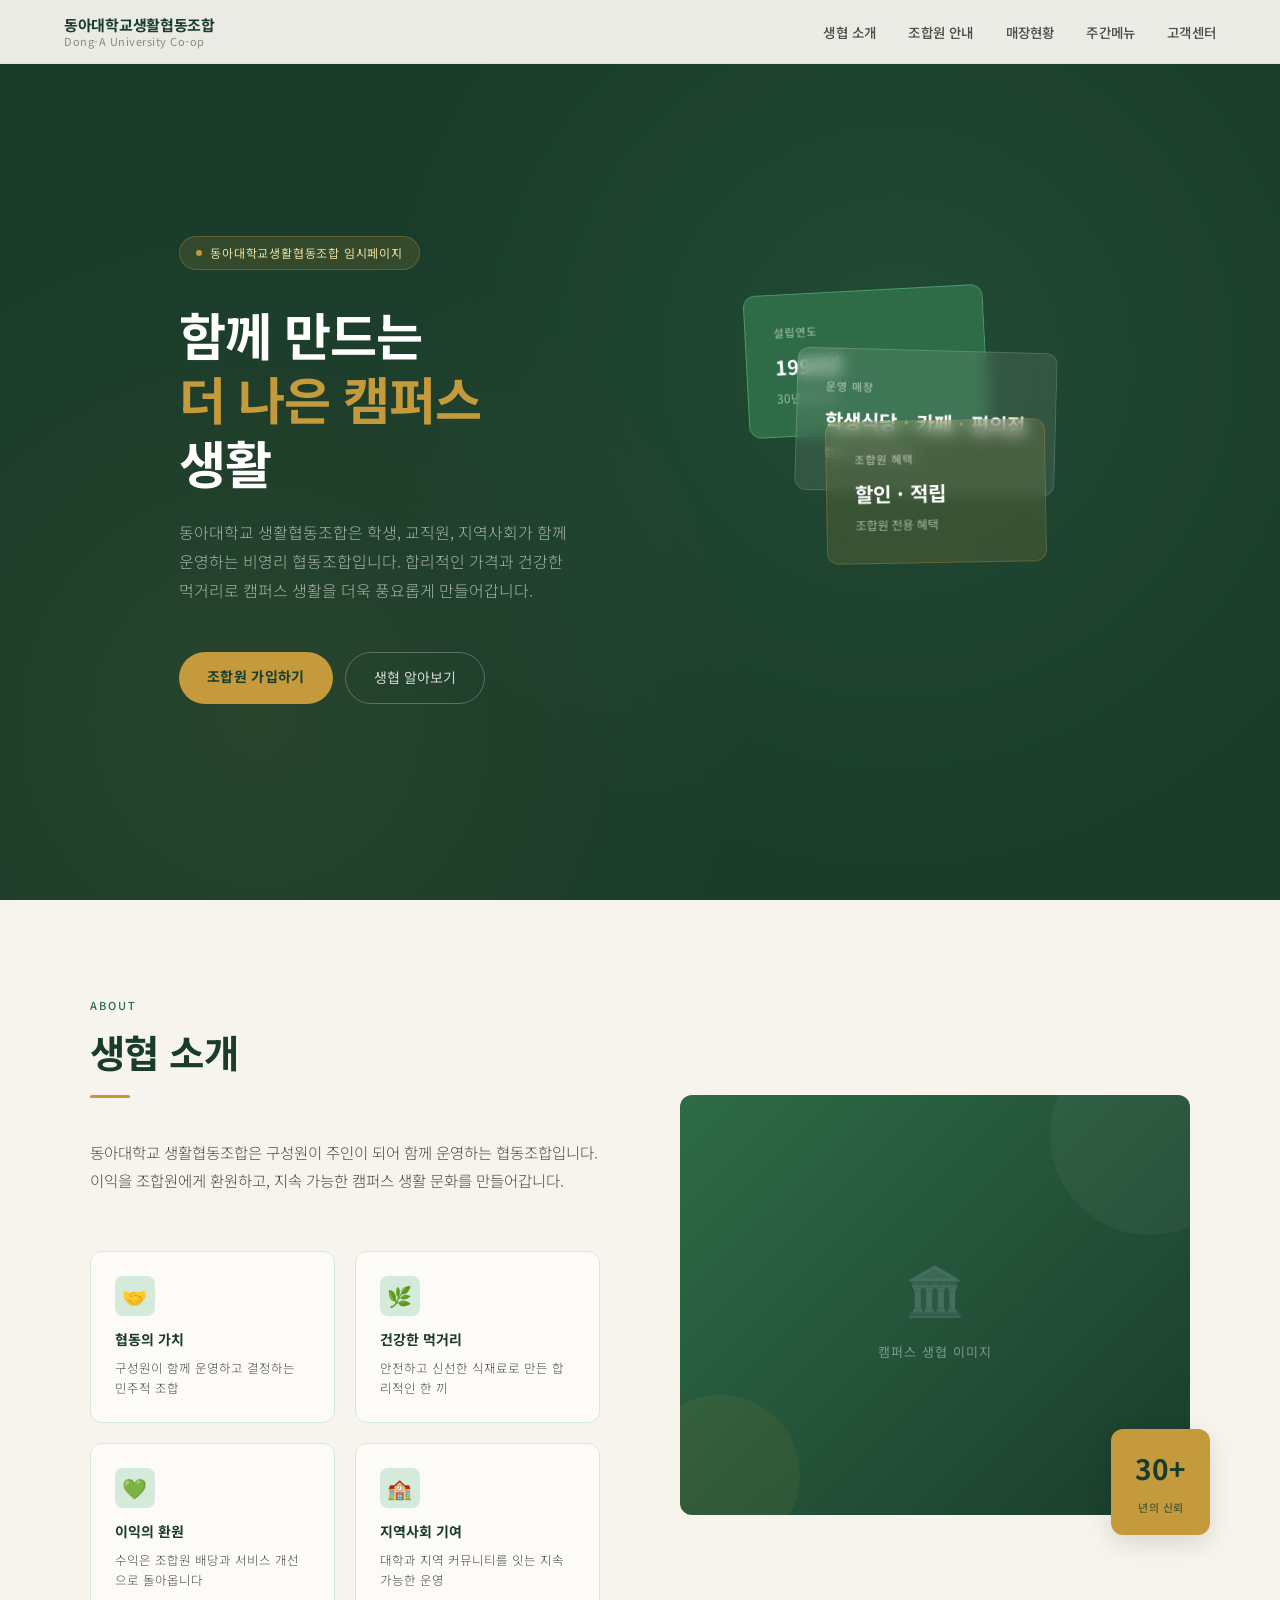
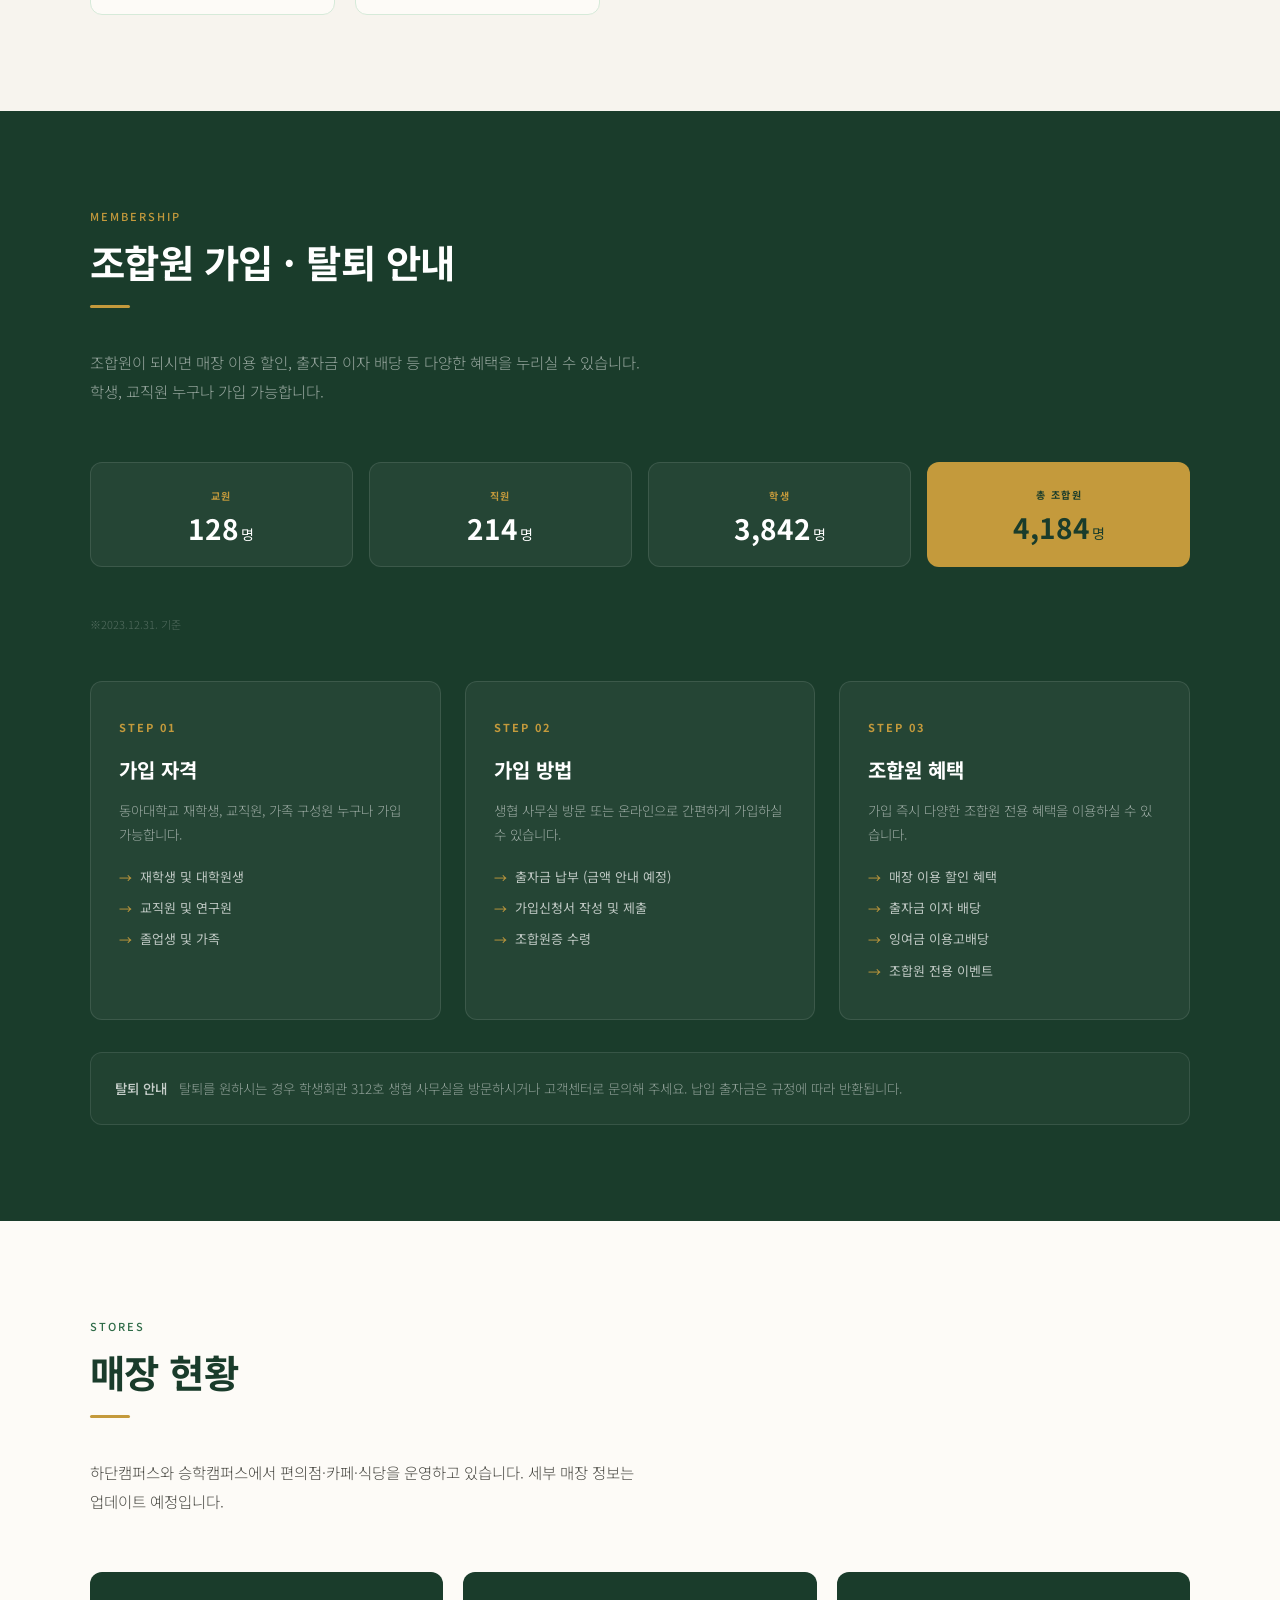
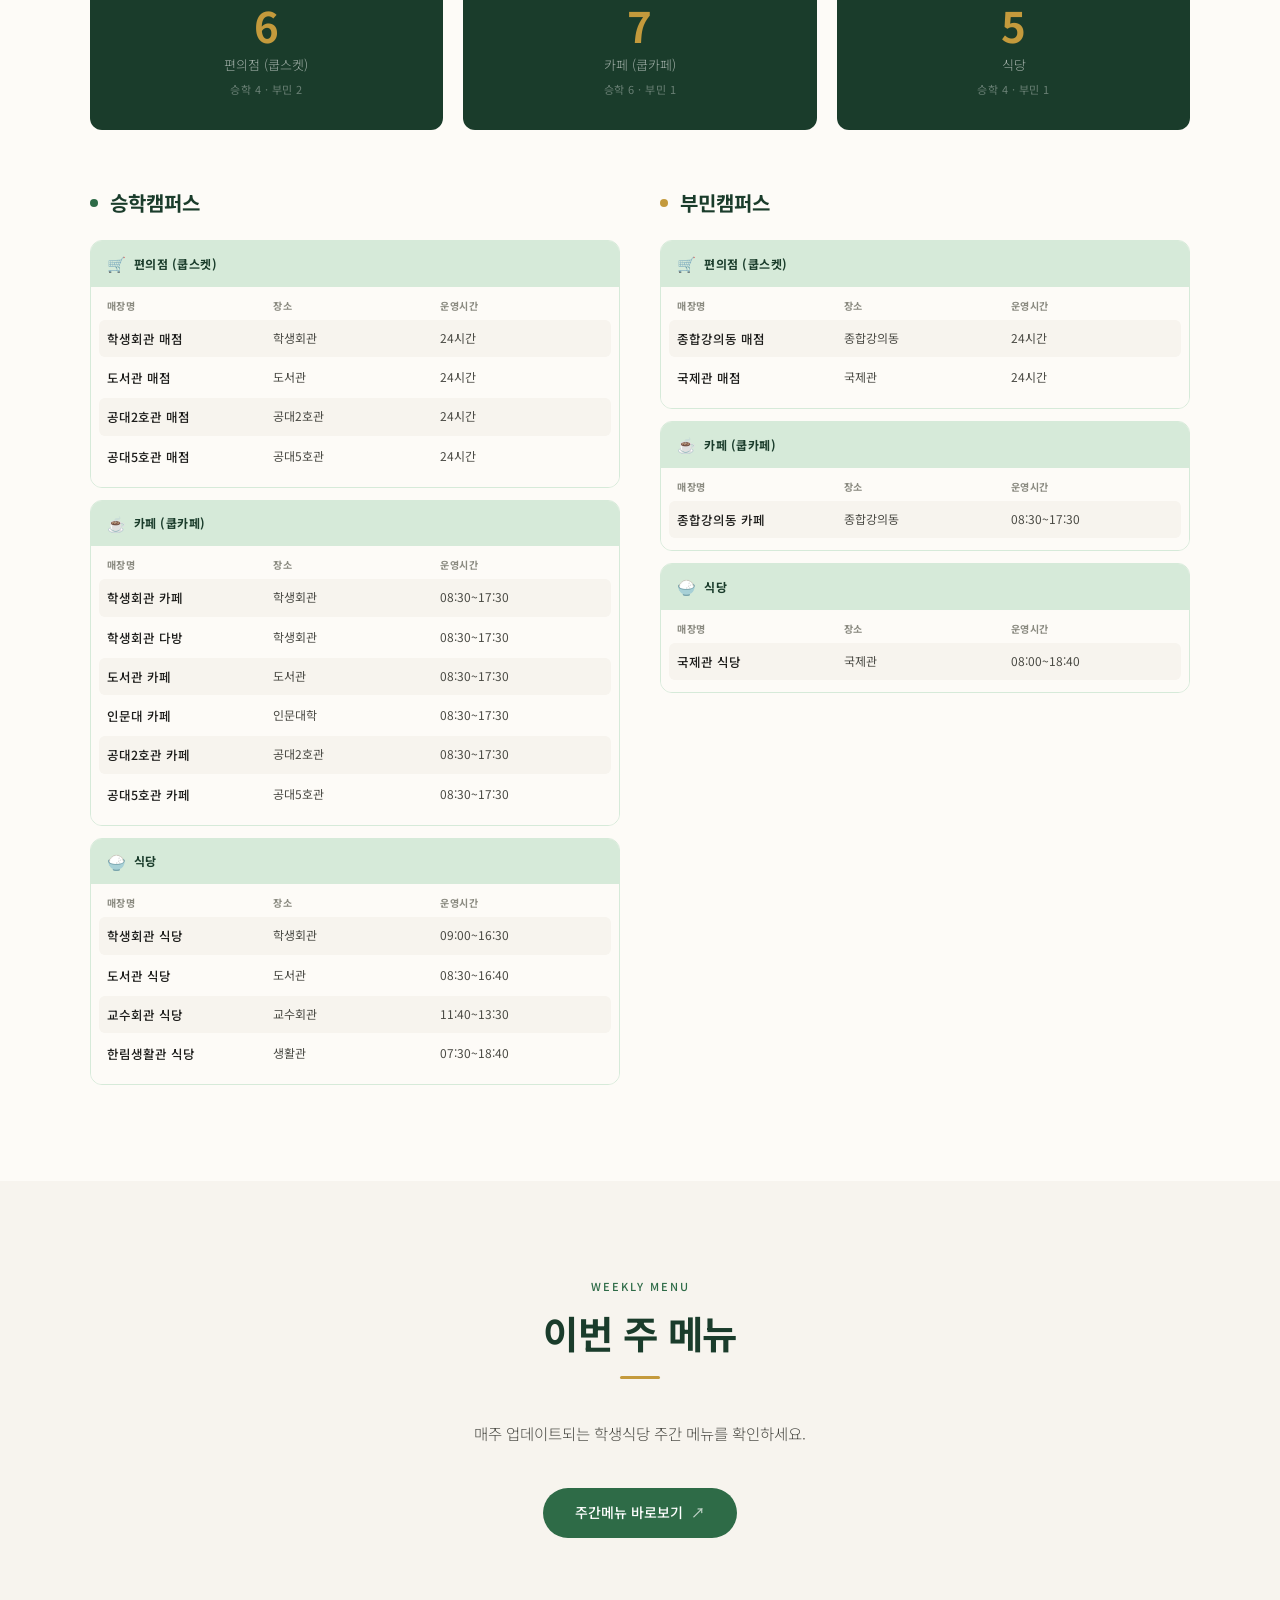
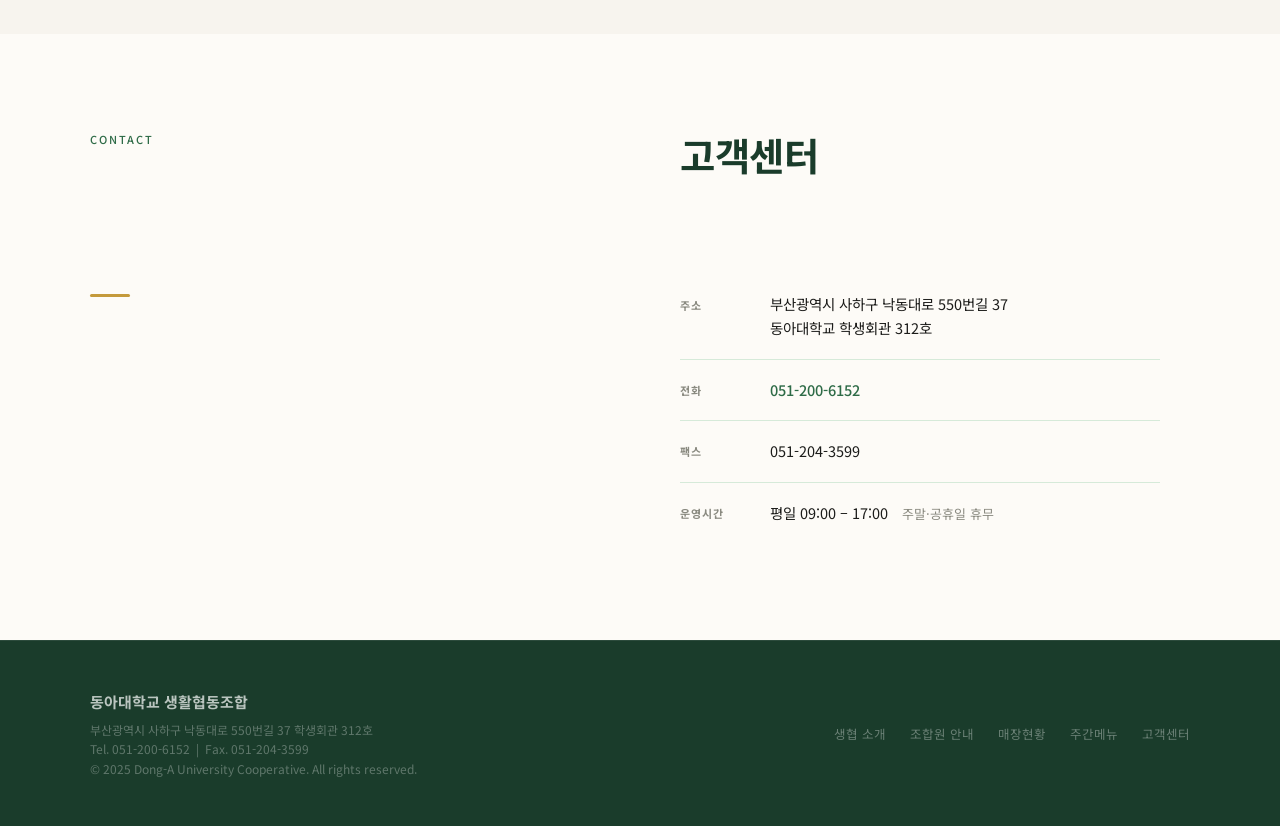
==== donga/index.html @ ad5da9af "동아대 랜딩페이지 임시" ====
<!DOCTYPE html>

<html lang="ko">
<head>
<meta charset="utf-8"/>
<meta content="width=device-width, initial-scale=1.0" name="viewport"/>
<title>동아대학교생활협동조합</title>
<link href="https://fonts.googleapis.com" rel="preconnect"/>
<link href="https://fonts.googleapis.com/css2?family=Noto+Sans+KR:wght@300;400;500;700&amp;display=swap" rel="stylesheet"/><link href="style.css" rel="stylesheet"/>

</head>
<body>
<!-- NAV -->
<nav>
<div class="nav-logo">
    동아대학교생활협동조합
    <span>Dong-A University Co-op</span>
</div>
<ul class="nav-links">
<li><a href="#intro">생협 소개</a></li>
<li><a href="#membership">조합원 안내</a></li>
<li><a href="#stores">매장현황</a></li>
<li><a href="#menu">주간메뉴</a></li>
<li><a href="#contact">고객센터</a></li>
</ul>
</nav>
<!-- HERO -->
<section class="hero">
<div class="hero-bg-pattern"></div>
<div class="hero-left">
<div class="hero-badge">동아대학교생활협동조합 임시페이지</div>
<h1 class="hero-title">
      함께 만드는<br/>
<em>더 나은 캠퍼스</em><br/>
      생활
    </h1>
<p class="hero-desc">
      동아대학교 생활협동조합은 학생, 교직원, 지역사회가 함께 운영하는 비영리 협동조합입니다. 합리적인 가격과 건강한 먹거리로 캠퍼스 생활을 더욱 풍요롭게 만들어갑니다.
    </p>
<div class="hero-cta-group">
<a class="btn-primary" href="#membership">조합원 가입하기</a>
<a class="btn-outline" href="#intro">생협 알아보기</a>
</div>
</div>
<div class="hero-right">
<div class="hero-card-stack">
<div class="hero-card">
<div class="hero-card-label">설립연도</div>
<div class="hero-card-value">1995년</div>
<div class="hero-card-sub">30년의 역사</div>
</div>
<div class="hero-card">
<div class="hero-card-label">운영 매장</div>
<div class="hero-card-value">학생식당 · 카페 · 편의점</div>
<div class="hero-card-sub">캠퍼스 전역 서비스</div>
</div>
<div class="hero-card">
<div class="hero-card-label">조합원 혜택</div>
<div class="hero-card-value">할인 · 적립</div>
<div class="hero-card-sub">조합원 전용 혜택</div>
</div>
</div>
</div>
</section>
<!-- INTRO -->
<section id="intro">
<div>
<p class="section-label">About</p>
<h2 class="section-title">생협 소개</h2>
<div class="divider"></div>
<p class="section-desc">
      동아대학교 생활협동조합은 구성원이 주인이 되어 함께 운영하는 협동조합입니다. 이익을 조합원에게 환원하고, 지속 가능한 캠퍼스 생활 문화를 만들어갑니다.
    </p>
<div class="intro-values">
<div class="value-card">
<div class="value-icon">🤝</div>
<div class="value-title">협동의 가치</div>
<div class="value-desc">구성원이 함께 운영하고 결정하는 민주적 조합</div>
</div>
<div class="value-card">
<div class="value-icon">🌿</div>
<div class="value-title">건강한 먹거리</div>
<div class="value-desc">안전하고 신선한 식재료로 만든 합리적인 한 끼</div>
</div>
<div class="value-card">
<div class="value-icon">💚</div>
<div class="value-title">이익의 환원</div>
<div class="value-desc">수익은 조합원 배당과 서비스 개선으로 돌아옵니다</div>
</div>
<div class="value-card">
<div class="value-icon">🏫</div>
<div class="value-title">지역사회 기여</div>
<div class="value-desc">대학과 지역 커뮤니티를 잇는 지속가능한 운영</div>
</div>
</div>
</div>
<div class="intro-image-block">
<div class="intro-img-placeholder">
<div class="img-icon">🏛️</div>
<span>캠퍼스 생협 이미지</span>
</div>
<div class="intro-stat-pill">
<span class="stat-num">30+</span>
<span class="stat-label">년의 신뢰</span>
</div>
</div>
</section>
<!-- MEMBERSHIP -->
<section id="membership">
<p class="section-label">Membership</p>
<h2 class="section-title">조합원 가입 · 탈퇴 안내</h2>
<div class="divider u-style-001"></div>
<p class="section-desc u-style-002">
    조합원이 되시면 매장 이용 할인, 출자금 이자 배당 등 다양한 혜택을 누리실 수 있습니다. 학생, 교직원 누구나 가입 가능합니다.
  </p>
<!-- 조합원 현황 통계 -->
<div class="u-style-003">
<div class="u-style-004">
<div class="u-style-005">교원</div>
<div class="u-style-006">128<span class="u-style-007">명</span></div>
</div>
<div class="u-style-004">
<div class="u-style-005">직원</div>
<div class="u-style-006">214<span class="u-style-007">명</span></div>
</div>
<div class="u-style-004">
<div class="u-style-005">학생</div>
<div class="u-style-006">3,842<span class="u-style-007">명</span></div>
</div>
<div class="u-style-008">
<div class="u-style-009">총 조합원</div>
<div class="u-style-010">4,184<span class="u-style-007">명</span></div>
</div>
</div>
<p class="u-style-011">※2023.12.31. 기준</p>
<div class="membership-grid">
<div class="mem-card">
<div class="mem-step">STEP 01</div>
<div class="mem-title">가입 자격</div>
<div class="mem-desc">동아대학교 재학생, 교직원, 가족 구성원 누구나 가입 가능합니다.</div>
<ul class="mem-list">
<li>재학생 및 대학원생</li>
<li>교직원 및 연구원</li>
<li>졸업생 및 가족</li>
</ul>
</div>
<div class="mem-card">
<div class="mem-step">STEP 02</div>
<div class="mem-title">가입 방법</div>
<div class="mem-desc">생협 사무실 방문 또는 온라인으로 간편하게 가입하실 수 있습니다.</div>
<ul class="mem-list">
<li>출자금 납부 (금액 안내 예정)</li>
<li>가입신청서 작성 및 제출</li>
<li>조합원증 수령</li>
</ul>
</div>
<div class="mem-card">
<div class="mem-step">STEP 03</div>
<div class="mem-title">조합원 혜택</div>
<div class="mem-desc">가입 즉시 다양한 조합원 전용 혜택을 이용하실 수 있습니다.</div>
<ul class="mem-list">
<li>매장 이용 할인 혜택</li>
<li>출자금 이자 배당</li>
<li>잉여금 이용고배당</li>
<li>조합원 전용 이벤트</li>
</ul>
</div>
</div>
<div class="u-style-012">
<p class="u-style-013">
<strong class="u-style-014">탈퇴 안내</strong>  
      탈퇴를 원하시는 경우 학생회관 312호 생협 사무실을 방문하시거나 고객센터로 문의해 주세요. 납입 출자금은 규정에 따라 반환됩니다.
    </p>
</div>
</section>
<!-- STORES -->
<section id="stores">
<p class="section-label">Stores</p>
<h2 class="section-title">매장 현황</h2>
<div class="divider"></div>
<p class="section-desc">하단캠퍼스와 승학캠퍼스에서 편의점·카페·식당을 운영하고 있습니다. 세부 매장 정보는 업데이트 예정입니다.</p>
<!-- 요약 통계 -->
<div class="u-style-015">
<div class="u-style-016">
<div class="u-style-017">6</div>
<div class="u-style-018">편의점 (쿱스켓)</div>
<div class="u-style-019">승학 4 · 부민 2</div>
</div>
<div class="u-style-016">
<div class="u-style-017">7</div>
<div class="u-style-018">카페 (쿱카페)</div>
<div class="u-style-019">승학 6 · 부민 1</div>
</div>
<div class="u-style-016">
<div class="u-style-017">5</div>
<div class="u-style-018">식당</div>
<div class="u-style-019">승학 4 · 부민 1</div>
</div>
</div>
<!-- 캠퍼스별 레이아웃 -->
<div class="stores-campus-grid u-style-020">
<!-- 승학캠퍼스 -->
<div>
<div class="u-style-021">
<div class="u-style-022"></div>
<h3 class="u-style-023">승학캠퍼스</h3>
</div>
<div class="u-style-024">
<!-- 편의점 -->
<div class="u-style-025">
<div class="u-style-026">
<span class="u-style-027">🛒</span>
<span class="u-style-028">편의점 (쿱스켓)</span>
</div>
<div class="u-style-029">
<div class="u-style-030">
<span class="u-style-031">매장명</span>
<span class="u-style-031">장소</span>
<span class="u-style-031">운영시간</span>
</div>
<div class="u-style-032">
<div class="u-style-033">
<span class="u-style-034">학생회관 매점</span>
<span class="u-style-035">학생회관</span>
<span class="u-style-035">24시간</span>
</div>
<div class="u-style-036">
<span class="u-style-034">도서관 매점</span>
<span class="u-style-035">도서관</span>
<span class="u-style-035">24시간</span>
</div>
<div class="u-style-033">
<span class="u-style-034">공대2호관 매점</span>
<span class="u-style-035">공대2호관</span>
<span class="u-style-035">24시간</span>
</div>
<div class="u-style-036">
<span class="u-style-034">공대5호관 매점</span>
<span class="u-style-035">공대5호관</span>
<span class="u-style-035">24시간</span>
</div>
</div>
</div>
</div>
<!-- 카페 -->
<div class="u-style-025">
<div class="u-style-026">
<span class="u-style-027">☕</span>
<span class="u-style-028">카페 (쿱카페)</span>
</div>
<div class="u-style-029">
<div class="u-style-030">
<span class="u-style-031">매장명</span>
<span class="u-style-031">장소</span>
<span class="u-style-031">운영시간</span>
</div>
<div class="u-style-032">
<div class="u-style-033">
<span class="u-style-034">학생회관 카페</span>
<span class="u-style-035">학생회관</span>
<span class="u-style-035">08:30~17:30</span>
</div>
<div class="u-style-036">
<span class="u-style-034">학생회관 다방</span>
<span class="u-style-035">학생회관</span>
<span class="u-style-035">08:30~17:30</span>
</div>
<div class="u-style-033">
<span class="u-style-034">도서관 카페</span>
<span class="u-style-035">도서관</span>
<span class="u-style-035">08:30~17:30</span>
</div>
<div class="u-style-036">
<span class="u-style-034">인문대 카페</span>
<span class="u-style-035">인문대학</span>
<span class="u-style-035">08:30~17:30</span>
</div>
<div class="u-style-033">
<span class="u-style-034">공대2호관 카페</span>
<span class="u-style-035">공대2호관</span>
<span class="u-style-035">08:30~17:30</span>
</div>
<div class="u-style-036">
<span class="u-style-034">공대5호관 카페</span>
<span class="u-style-035">공대5호관</span>
<span class="u-style-035">08:30~17:30</span>
</div>
</div>
</div>
</div>
<!-- 식당 -->
<div class="u-style-025">
<div class="u-style-026">
<span class="u-style-027">🍚</span>
<span class="u-style-028">식당</span>
</div>
<div class="u-style-029">
<div class="u-style-030">
<span class="u-style-031">매장명</span>
<span class="u-style-031">장소</span>
<span class="u-style-031">운영시간</span>
</div>
<div class="u-style-032">
<div class="u-style-033">
<span class="u-style-034">학생회관 식당</span>
<span class="u-style-035">학생회관</span>
<span class="u-style-035">09:00~16:30</span>
</div>
<div class="u-style-036">
<span class="u-style-034">도서관 식당</span>
<span class="u-style-035">도서관</span>
<span class="u-style-035">08:30~16:40</span>
</div>
<div class="u-style-033">
<span class="u-style-034">교수회관 식당</span>
<span class="u-style-035">교수회관</span>
<span class="u-style-035">11:40~13:30</span>
</div>
<div class="u-style-036">
<span class="u-style-034">한림생활관 식당</span>
<span class="u-style-035">생활관</span>
<span class="u-style-035">07:30~18:40</span>
</div>
</div>
</div>
</div>
</div>
</div>
<!-- 부민캠퍼스 -->
<div>
<div class="u-style-021">
<div class="u-style-037"></div>
<h3 class="u-style-023">부민캠퍼스</h3>
</div>
<div class="u-style-024">
<!-- 편의점 -->
<div class="u-style-025">
<div class="u-style-026">
<span class="u-style-027">🛒</span>
<span class="u-style-028">편의점 (쿱스켓)</span>
</div>
<div class="u-style-029">
<div class="u-style-030">
<span class="u-style-031">매장명</span>
<span class="u-style-031">장소</span>
<span class="u-style-031">운영시간</span>
</div>
<div class="u-style-032">
<div class="u-style-033">
<span class="u-style-034">종합강의동 매점</span>
<span class="u-style-035">종합강의동</span>
<span class="u-style-035">24시간</span>
</div>
<div class="u-style-036">
<span class="u-style-034">국제관 매점</span>
<span class="u-style-035">국제관</span>
<span class="u-style-035">24시간</span>
</div>
</div>
</div>
</div>
<!-- 카페 -->
<div class="u-style-025">
<div class="u-style-026">
<span class="u-style-027">☕</span>
<span class="u-style-028">카페 (쿱카페)</span>
</div>
<div class="u-style-029">
<div class="u-style-030">
<span class="u-style-031">매장명</span>
<span class="u-style-031">장소</span>
<span class="u-style-031">운영시간</span>
</div>
<div class="u-style-032">
<div class="u-style-033">
<span class="u-style-034">종합강의동 카페</span>
<span class="u-style-035">종합강의동</span>
<span class="u-style-035">08:30~17:30</span>
</div>
</div>
</div>
</div>
<!-- 식당 -->
<div class="u-style-025">
<div class="u-style-026">
<span class="u-style-027">🍚</span>
<span class="u-style-028">식당</span>
</div>
<div class="u-style-029">
<div class="u-style-030">
<span class="u-style-031">매장명</span>
<span class="u-style-031">장소</span>
<span class="u-style-031">운영시간</span>
</div>
<div class="u-style-032">
<div class="u-style-033">
<span class="u-style-034">국제관 식당</span>
<span class="u-style-035">국제관</span>
<span class="u-style-035">08:00~18:40</span>
</div>
</div>
</div>
</div>
</div>
</div>
</div>
</section>
<!-- MENU -->
<section class="u-style-038" id="menu">
<p class="section-label u-style-039">Weekly Menu</p>
<h2 class="section-title u-style-039">이번 주 메뉴</h2>
<div class="divider u-style-040"></div>
<p class="section-desc u-style-041">매주 업데이트되는 학생식당 주간 메뉴를 확인하세요.</p>
<a class="btn-green u-style-042" href="https://www.donga.ac.kr/kor/CMS/DietMenuMgr/list.do?mCode=MN199">
    주간메뉴 바로보기
    <span class="external-icon">↗</span>
</a>
</section>
<!-- CONTACT -->
<section class="u-style-043" id="contact">
<p class="section-label">Contact</p>
<h2 class="section-title">고객센터</h2>
<div class="divider"></div>
<div class="u-style-044">
<div class="u-style-045">
<span class="u-style-046">주소</span>
<span class="u-style-047">부산광역시 사하구 낙동대로 550번길 37<br/>동아대학교 학생회관 312호</span>
</div>
<div class="u-style-048">
<span class="u-style-046">전화</span>
<a class="u-style-049" href="tel:051-200-6152">051-200-6152</a>
</div>
<div class="u-style-048">
<span class="u-style-046">팩스</span>
<span class="u-style-050">051-204-3599</span>
</div>
<div class="u-style-051">
<span class="u-style-046">운영시간</span>
<span class="u-style-050">평일 09:00 – 17:00 <span class="u-style-052">주말·공휴일 휴무</span></span>
</div>
</div>
</section>
<!-- FOOTER -->
<footer>
<div>
<div class="footer-logo">동아대학교 생활협동조합</div>
<div class="footer-copy">
      부산광역시 사하구 낙동대로 550번길 37 학생회관 312호<br/>
      Tel. 051-200-6152  |  Fax. 051-204-3599<br/>
      © 2025 Dong-A University Cooperative. All rights reserved.
    </div>
</div>
<div class="footer-links">
<a href="#intro">생협 소개</a>
<a href="#membership">조합원 안내</a>
<a href="#stores">매장현황</a>
<a href="#menu">주간메뉴</a>
<a href="#contact">고객센터</a>
</div>
</footer>
</body>
</html>
---- donga/style.css ----
*, *::before, *::after { box-sizing: border-box; margin: 0; padding: 0; }

  :root {
    --green-dark: #1a3c2b;
    --green-mid: #2e6b47;
    --green-light: #4a9c6a;
    --green-pale: #d6ead9;
    --cream: #f7f4ee;
    --warm-white: #fdfbf7;
    --text-dark: #1c1c1a;
    --text-mid: #4a4a44;
    --text-light: #8a8a80;
    --gold: #c49a3c;
    --gold-light: #f0dfa0;
    --radius: 4px;
    --radius-lg: 12px;
  }

  html { scroll-behavior: smooth; }

  body {
    font-family: 'Noto Sans KR', sans-serif;
    background: var(--warm-white);
    color: var(--text-dark);
    line-height: 1.7;
    overflow-x: hidden;
  }

  /* NAV */
  nav {
    position: fixed;
    top: 0; left: 0; right: 0;
    z-index: 100;
    background: rgba(253, 251, 247, 0.92);
    backdrop-filter: blur(12px);
    border-bottom: 1px solid var(--green-pale);
    padding: 0 5vw;
    display: flex;
    align-items: center;
    justify-content: space-between;
    height: 64px;
  }

  .nav-logo {
    font-family: 'Noto Sans KR', sans-serif;
    font-size: 15px;
    font-weight: 700;
    color: var(--green-dark);
    letter-spacing: -0.3px;
    line-height: 1.3;
  }

  .nav-logo span {
    display: block;
    font-size: 11px;
    font-weight: 400;
    color: var(--text-light);
    letter-spacing: 0.5px;
  }

  .nav-links {
    display: flex;
    gap: 32px;
    list-style: none;
  }

  .nav-links a {
    font-size: 13.5px;
    font-weight: 500;
    color: var(--text-mid);
    text-decoration: none;
    letter-spacing: 0.2px;
    transition: color 0.2s;
  }

  .nav-links a:hover { color: var(--green-mid); }

  /* HERO */
  .hero {
    min-height: 100vh;
    background: var(--green-dark);
    display: grid;
    grid-template-columns: 1fr 1fr;
    position: relative;
    overflow: hidden;
  }

  .hero-bg-pattern {
    position: absolute;
    inset: 0;
    background-image:
      radial-gradient(circle at 70% 40%, rgba(74,156,106,0.15) 0%, transparent 50%),
      radial-gradient(circle at 20% 80%, rgba(196,154,60,0.08) 0%, transparent 40%);
  }

  .hero-left {
    display: flex;
    flex-direction: column;
    justify-content: center;
    padding: 120px 5vw 80px 7vw;
    position: relative;
    z-index: 2;
  }

  .hero-badge {
    display: inline-flex;
    align-items: center;
    gap: 8px;
    background: rgba(196,154,60,0.15);
    border: 1px solid rgba(196,154,60,0.3);
    border-radius: 100px;
    padding: 6px 16px;
    font-size: 12px;
    color: var(--gold-light);
    letter-spacing: 0.8px;
    margin-bottom: 32px;
    width: fit-content;
  }

  .hero-badge::before {
    content: '';
    width: 6px;
    height: 6px;
    border-radius: 50%;
    background: var(--gold);
  }

  .hero-title {
    font-family: 'Noto Sans KR', sans-serif;
    font-size: clamp(36px, 4vw, 56px);
    font-weight: 700;
    color: #fff;
    line-height: 1.25;
    letter-spacing: -1px;
    margin-bottom: 24px;
  }

  .hero-title em {
    font-style: normal;
    color: var(--gold);
  }

  .hero-desc {
    font-size: 16px;
    color: rgba(255,255,255,0.6);
    max-width: 420px;
    margin-bottom: 48px;
    font-weight: 300;
    line-height: 1.8;
  }

  .hero-cta-group {
    display: flex;
    gap: 12px;
    flex-wrap: wrap;
  }

  .btn-primary {
    background: var(--gold);
    color: var(--green-dark);
    padding: 13px 28px;
    border-radius: 100px;
    font-size: 14px;
    font-weight: 700;
    text-decoration: none;
    letter-spacing: 0.3px;
    transition: background 0.2s, transform 0.15s;
    display: inline-block;
  }

  .btn-primary:hover {
    background: var(--gold-light);
    transform: translateY(-1px);
  }

  .btn-outline {
    border: 1px solid rgba(255,255,255,0.25);
    color: rgba(255,255,255,0.8);
    padding: 13px 28px;
    border-radius: 100px;
    font-size: 14px;
    font-weight: 400;
    text-decoration: none;
    transition: border-color 0.2s, color 0.2s;
    display: inline-block;
  }

  .btn-outline:hover {
    border-color: rgba(255,255,255,0.6);
    color: #fff;
  }

  .hero-right {
    display: flex;
    align-items: center;
    justify-content: center;
    position: relative;
    z-index: 2;
    padding: 120px 7vw 80px 4vw;
  }

  .hero-card-stack {
    position: relative;
    width: 300px;
    height: 360px;
  }

  .hero-card {
    position: absolute;
    background: rgba(255,255,255,0.05);
    border: 1px solid rgba(255,255,255,0.1);
    border-radius: var(--radius-lg);
    padding: 28px;
    color: white;
    backdrop-filter: blur(8px);
  }

  .hero-card:nth-child(1) {
    top: 0; left: 0;
    width: 240px;
    background: var(--green-mid);
    border-color: var(--green-light);
    transform: rotate(-3deg);
  }

  .hero-card:nth-child(2) {
    top: 60px; left: 50px;
    width: 260px;
    background: rgba(255,255,255,0.08);
    border-color: rgba(255,255,255,0.15);
    transform: rotate(1.5deg);
  }

  .hero-card:nth-child(3) {
    top: 130px; right: 0;
    width: 220px;
    background: rgba(196,154,60,0.15);
    border-color: rgba(196,154,60,0.3);
    transform: rotate(-1deg);
  }

  .hero-card-label {
    font-size: 11px;
    font-weight: 500;
    letter-spacing: 1px;
    text-transform: uppercase;
    color: rgba(255,255,255,0.5);
    margin-bottom: 8px;
  }

  .hero-card-value {
    font-family: 'Noto Sans KR', sans-serif;
    font-size: 20px;
    font-weight: 700;
    color: #fff;
  }

  .hero-card-sub {
    font-size: 12px;
    color: rgba(255,255,255,0.55);
    margin-top: 4px;
  }

  /* SECTION COMMON */
  section {
    padding: 96px 7vw;
  }

  .section-label {
    font-size: 11px;
    font-weight: 500;
    letter-spacing: 2px;
    text-transform: uppercase;
    color: var(--green-mid);
    margin-bottom: 12px;
  }

  .section-title {
    font-family: 'Noto Sans KR', sans-serif;
    font-size: clamp(28px, 3vw, 42px);
    font-weight: 700;
    color: var(--green-dark);
    line-height: 1.25;
    letter-spacing: -0.5px;
    margin-bottom: 16px;
  }

  .section-desc {
    font-size: 15.5px;
    color: var(--text-mid);
    max-width: 560px;
    line-height: 1.85;
    font-weight: 300;
    margin-bottom: 56px;
  }

  .divider {
    width: 40px;
    height: 3px;
    background: var(--gold);
    margin: 20px 0 40px;
    border-radius: 2px;
  }

  /* INTRO SECTION */
  #intro {
    background: var(--cream);
    display: grid;
    grid-template-columns: 1fr 1fr;
    gap: 80px;
    align-items: center;
  }

  .intro-values {
    display: grid;
    grid-template-columns: 1fr 1fr;
    gap: 20px;
    margin-top: 40px;
  }

  .value-card {
    background: var(--warm-white);
    border: 1px solid var(--green-pale);
    border-radius: var(--radius-lg);
    padding: 24px;
  }

  .value-icon {
    width: 40px;
    height: 40px;
    background: var(--green-pale);
    border-radius: 8px;
    display: flex;
    align-items: center;
    justify-content: center;
    font-size: 20px;
    margin-bottom: 12px;
  }

  .value-title {
    font-size: 14px;
    font-weight: 700;
    color: var(--green-dark);
    margin-bottom: 6px;
  }

  .value-desc {
    font-size: 12.5px;
    color: var(--text-mid);
    line-height: 1.6;
    font-weight: 300;
  }

  .intro-image-block {
    position: relative;
  }

  .intro-img-placeholder {
    background: linear-gradient(135deg, var(--green-mid) 0%, var(--green-dark) 100%);
    border-radius: var(--radius-lg);
    height: 420px;
    display: flex;
    flex-direction: column;
    align-items: center;
    justify-content: center;
    color: rgba(255,255,255,0.4);
    font-size: 13px;
    letter-spacing: 1px;
    position: relative;
    overflow: hidden;
  }

  .intro-img-placeholder::before {
    content: '';
    position: absolute;
    top: -60px; right: -60px;
    width: 200px; height: 200px;
    border-radius: 50%;
    background: rgba(255,255,255,0.04);
  }

  .intro-img-placeholder::after {
    content: '';
    position: absolute;
    bottom: -40px; left: -40px;
    width: 160px; height: 160px;
    border-radius: 50%;
    background: rgba(196,154,60,0.08);
  }

  .img-icon {
    font-size: 48px;
    margin-bottom: 12px;
    opacity: 0.5;
  }

  .intro-stat-pill {
    position: absolute;
    bottom: -20px;
    right: -20px;
    background: var(--gold);
    color: var(--green-dark);
    border-radius: var(--radius-lg);
    padding: 16px 24px;
    font-weight: 700;
    text-align: center;
    box-shadow: 0 8px 24px rgba(0,0,0,0.12);
  }

  .stat-num {
    font-family: 'Noto Sans KR', sans-serif;
    font-size: 28px;
    display: block;
  }

  .stat-label {
    font-size: 11px;
    font-weight: 500;
    letter-spacing: 0.5px;
    opacity: 0.7;
  }

  /* MEMBERSHIP SECTION */
  #membership {
    background: var(--green-dark);
    color: white;
  }

  #membership .section-title { color: #fff; }
  #membership .section-label { color: var(--gold); }

  .membership-grid {
    display: grid;
    grid-template-columns: repeat(3, 1fr);
    gap: 24px;
  }

  .mem-card {
    background: rgba(255,255,255,0.05);
    border: 1px solid rgba(255,255,255,0.1);
    border-radius: var(--radius-lg);
    padding: 36px 28px;
    transition: background 0.2s;
  }

  .mem-card:hover { background: rgba(255,255,255,0.08); }

  .mem-step {
    font-size: 11px;
    font-weight: 700;
    letter-spacing: 2px;
    color: var(--gold);
    margin-bottom: 16px;
  }

  .mem-title {
    font-family: 'Noto Sans KR', sans-serif;
    font-size: 20px;
    font-weight: 700;
    color: #fff;
    margin-bottom: 12px;
  }

  .mem-desc {
    font-size: 13.5px;
    color: rgba(255,255,255,0.55);
    line-height: 1.75;
    font-weight: 300;
    margin-bottom: 20px;
  }

  .mem-list {
    list-style: none;
    display: flex;
    flex-direction: column;
    gap: 8px;
  }

  .mem-list li {
    font-size: 13px;
    color: rgba(255,255,255,0.7);
    display: flex;
    align-items: flex-start;
    gap: 8px;
  }

  .mem-list li::before {
    content: '→';
    color: var(--gold);
    flex-shrink: 0;
    margin-top: 1px;
  }

  /* STORES SECTION */
  #stores {
    background: var(--warm-white);
  }

  .stores-grid {
    display: grid;
    grid-template-columns: repeat(auto-fill, minmax(260px, 1fr));
    gap: 20px;
  }

  .store-card {
    border: 1px solid var(--green-pale);
    border-radius: var(--radius-lg);
    overflow: hidden;
    transition: box-shadow 0.2s, transform 0.2s;
  }

  .store-card:hover {
    box-shadow: 0 12px 40px rgba(46,107,71,0.1);
    transform: translateY(-2px);
  }

  .store-img {
    background: var(--green-pale);
    height: 140px;
    display: flex;
    align-items: center;
    justify-content: center;
    font-size: 36px;
    color: var(--green-mid);
    position: relative;
  }

  .store-badge {
    position: absolute;
    top: 12px;
    right: 12px;
    background: var(--green-mid);
    color: white;
    font-size: 11px;
    font-weight: 500;
    padding: 3px 10px;
    border-radius: 100px;
    letter-spacing: 0.3px;
  }

  .store-body {
    padding: 20px;
    background: var(--warm-white);
  }

  .store-name {
    font-weight: 700;
    font-size: 16px;
    color: var(--green-dark);
    margin-bottom: 4px;
  }

  .store-location {
    font-size: 12.5px;
    color: var(--text-light);
    margin-bottom: 12px;
  }

  .store-hours {
    display: flex;
    align-items: center;
    gap: 6px;
    font-size: 12px;
    color: var(--text-mid);
    padding: 8px 12px;
    background: var(--cream);
    border-radius: 6px;
  }

  .store-hours::before {
    content: '⏰';
    font-size: 13px;
  }

  /* MENU SECTION */
  #menu {
    background: var(--cream);
    text-align: center;
  }

  #menu .section-title, #menu .section-label, #menu .divider {
    margin-left: auto;
    margin-right: auto;
  }

  #menu .divider { margin: 20px auto 40px; }

  #menu .section-desc {
    margin-left: auto;
    margin-right: auto;
    text-align: center;
  }

  .btn-green {
    background: var(--green-mid);
    color: white;
    padding: 13px 32px;
    border-radius: 100px;
    font-size: 14px;
    font-weight: 500;
    text-decoration: none;
    display: inline-flex;
    align-items: center;
    gap: 8px;
    transition: background 0.2s;
  }

  .btn-green:hover { background: var(--green-dark); }

  .external-icon {
    font-size: 14px;
    opacity: 0.7;
  }

  /* CONTACT SECTION */
  #contact {
    background: var(--warm-white);
    display: grid;
    grid-template-columns: 1fr 1fr;
    gap: 80px;
    align-items: start;
  }

  .contact-info-block {
    display: flex;
    flex-direction: column;
    gap: 24px;
    margin-top: 8px;
  }

  .contact-item {
    display: flex;
    gap: 16px;
    align-items: flex-start;
  }

  .contact-icon {
    width: 44px;
    height: 44px;
    border-radius: 10px;
    background: var(--green-pale);
    display: flex;
    align-items: center;
    justify-content: center;
    font-size: 20px;
    flex-shrink: 0;
  }

  .contact-detail-label {
    font-size: 11px;
    font-weight: 700;
    letter-spacing: 1px;
    text-transform: uppercase;
    color: var(--text-light);
    margin-bottom: 4px;
  }

  .contact-detail-value {
    font-size: 15px;
    color: var(--text-dark);
    font-weight: 400;
    line-height: 1.5;
  }

  .contact-map {
    background: var(--green-pale);
    border-radius: var(--radius-lg);
    height: 360px;
    display: flex;
    flex-direction: column;
    align-items: center;
    justify-content: center;
    gap: 12px;
    color: var(--green-mid);
    border: 1px solid rgba(74,156,106,0.2);
    position: relative;
    overflow: hidden;
  }

  .map-pin { font-size: 40px; }
  .map-label { font-size: 13px; font-weight: 500; letter-spacing: 0.5px; }
  .map-sub { font-size: 12px; color: var(--text-light); }

  /* FOOTER */
  footer {
    background: var(--green-dark);
    color: rgba(255,255,255,0.4);
    padding: 48px 7vw;
    display: flex;
    align-items: center;
    justify-content: space-between;
    border-top: 1px solid rgba(255,255,255,0.08);
  }

  .footer-logo {
    font-family: 'Noto Sans KR', sans-serif;
    font-size: 15px;
    font-weight: 700;
    color: rgba(255,255,255,0.7);
    margin-bottom: 6px;
  }

  .footer-copy {
    font-size: 12px;
    color: rgba(255,255,255,0.3);
    line-height: 1.6;
  }

  .footer-links {
    display: flex;
    gap: 24px;
  }

  .footer-links a {
    color: rgba(255,255,255,0.35);
    text-decoration: none;
    font-size: 12.5px;
    transition: color 0.2s;
  }

  .footer-links a:hover { color: rgba(255,255,255,0.7); }

  .store-row {
    font-size: 13px;
    color: var(--text-mid);
    padding: 7px 10px;
    border-radius: 6px;
    background: var(--cream);
    font-weight: 300;
  }

  @media (max-width: 900px) {
    .hero { grid-template-columns: 1fr; }
    .hero-right { display: none; }
    #intro { grid-template-columns: 1fr; }
    .intro-values { grid-template-columns: 1fr 1fr; }
    .membership-grid { grid-template-columns: 1fr; }
    .nav-links { gap: 16px; }
    .nav-links li:nth-child(n+4) { display: none; }
    footer { flex-direction: column; gap: 24px; text-align: center; }
    .stores-campus-grid { grid-template-columns: 1fr !important; }
  }

/* Extracted inline styles */

.u-style-001 { background: var(--gold); }

.u-style-002 { color: rgba(255,255,255,0.55); }

.u-style-003 { display: grid; grid-template-columns: repeat(4, 1fr); gap: 16px; margin-bottom: 48px; }

.u-style-004 { background: rgba(255,255,255,0.05); border: 1px solid rgba(255,255,255,0.1); border-radius: var(--radius-lg); padding: 24px 20px; text-align: center; }

.u-style-005 { font-size: 10px; font-weight: 700; letter-spacing: 1.5px; color: var(--gold); text-transform: uppercase; margin-bottom: 10px; }

.u-style-006 { font-family: 'Noto Sans KR', sans-serif; font-size: 28px; font-weight: 700; color: #fff; line-height: 1; }

.u-style-007 { font-size: 14px; font-weight: 400; margin-left: 2px; }

.u-style-008 { background: var(--gold); border-radius: var(--radius-lg); padding: 24px 20px; text-align: center; }

.u-style-009 { font-size: 10px; font-weight: 700; letter-spacing: 1.5px; color: var(--green-dark); text-transform: uppercase; margin-bottom: 10px; }

.u-style-010 { font-family: 'Noto Sans KR', sans-serif; font-size: 28px; font-weight: 700; color: var(--green-dark); line-height: 1; }

.u-style-011 { font-size: 11px; color: rgba(255,255,255,0.25); margin-bottom: 48px; font-weight: 300; }

.u-style-012 { margin-top: 32px; padding: 24px; border: 1px solid rgba(255,255,255,0.1); border-radius: var(--radius-lg); background: rgba(255,255,255,0.03); }

.u-style-013 { font-size: 13.5px; color: rgba(255,255,255,0.5); font-weight: 300; }

.u-style-014 { color: rgba(255,255,255,0.75); font-weight: 500; }

.u-style-015 { display: grid; grid-template-columns: repeat(3, 1fr); gap: 20px; margin-bottom: 56px; }

.u-style-016 { background: var(--green-dark); border-radius: var(--radius-lg); padding: 32px 28px; text-align: center; }

.u-style-017 { font-family: 'Noto Sans KR', sans-serif; font-size: 42px; font-weight: 700; color: var(--gold); line-height: 1; }

.u-style-018 { font-size: 13px; color: rgba(255,255,255,0.6); margin-top: 8px; font-weight: 300; }

.u-style-019 { font-size: 11px; color: rgba(255,255,255,0.35); margin-top: 4px; letter-spacing: 0.5px; }

.u-style-020 { display: grid; grid-template-columns: 1fr 1fr; gap: 40px; }

.u-style-021 { display: flex; align-items: center; gap: 12px; margin-bottom: 20px; }

.u-style-022 { width: 8px; height: 8px; border-radius: 50%; background: var(--green-mid); flex-shrink: 0; }

.u-style-023 { font-family: 'Noto Sans KR', sans-serif; font-size: 20px; font-weight: 700; color: var(--green-dark); }

.u-style-024 { display: flex; flex-direction: column; gap: 12px; }

.u-style-025 { border: 1px solid var(--green-pale); border-radius: var(--radius-lg); overflow: hidden; }

.u-style-026 { background: var(--green-pale); padding: 10px 16px; display: flex; align-items: center; gap: 8px; }

.u-style-027 { font-size: 15px; }

.u-style-028 { font-size: 12px; font-weight: 700; color: var(--green-dark); letter-spacing: 0.5px; }

.u-style-029 { background: var(--warm-white); }

.u-style-030 { display: grid; grid-template-columns: 1fr 1fr 1fr; padding: 10px 16px 6px; gap: 4px; }

.u-style-031 { font-size: 10px; font-weight: 700; letter-spacing: 0.5px; color: var(--text-light); }

.u-style-032 { padding: 0 8px 12px; display: flex; flex-direction: column; gap: 2px; }

.u-style-033 { display: grid; grid-template-columns: 1fr 1fr 1fr; padding: 8px; border-radius: 6px; background: var(--cream); gap: 4px; }

.u-style-034 { font-size: 12.5px; color: var(--text-dark); font-weight: 500; }

.u-style-035 { font-size: 12px; color: var(--text-mid); }

.u-style-036 { display: grid; grid-template-columns: 1fr 1fr 1fr; padding: 8px; border-radius: 6px; gap: 4px; }

.u-style-037 { width: 8px; height: 8px; border-radius: 50%; background: var(--gold); flex-shrink: 0; }

.u-style-038 { text-align: center; background: var(--cream); }

.u-style-039 { text-align: center; }

.u-style-040 { margin: 20px auto 20px; }

.u-style-041 { text-align: center; margin: 0 auto 40px; }

.u-style-042 { display: inline-flex; }

.u-style-043 { background: var(--warm-white); padding: 96px 7vw; }

.u-style-044 { max-width: 480px; display: flex; flex-direction: column; gap: 0; }

.u-style-045 { display: flex; align-items: baseline; padding: 18px 0; border-bottom: 1px solid var(--green-pale); }

.u-style-046 { font-size: 11px; font-weight: 700; letter-spacing: 1px; color: var(--text-light); min-width: 90px; text-transform: uppercase; }

.u-style-047 { font-size: 14.5px; color: var(--text-dark); line-height: 1.7; }

.u-style-048 { display: flex; align-items: center; padding: 18px 0; border-bottom: 1px solid var(--green-pale); }

.u-style-049 { font-size: 14.5px; color: var(--green-mid); text-decoration: none; font-weight: 500; }

.u-style-050 { font-size: 14.5px; color: var(--text-dark); }

.u-style-051 { display: flex; align-items: center; padding: 18px 0; }

.u-style-052 { font-size: 13px; color: var(--text-light); margin-left: 10px; }
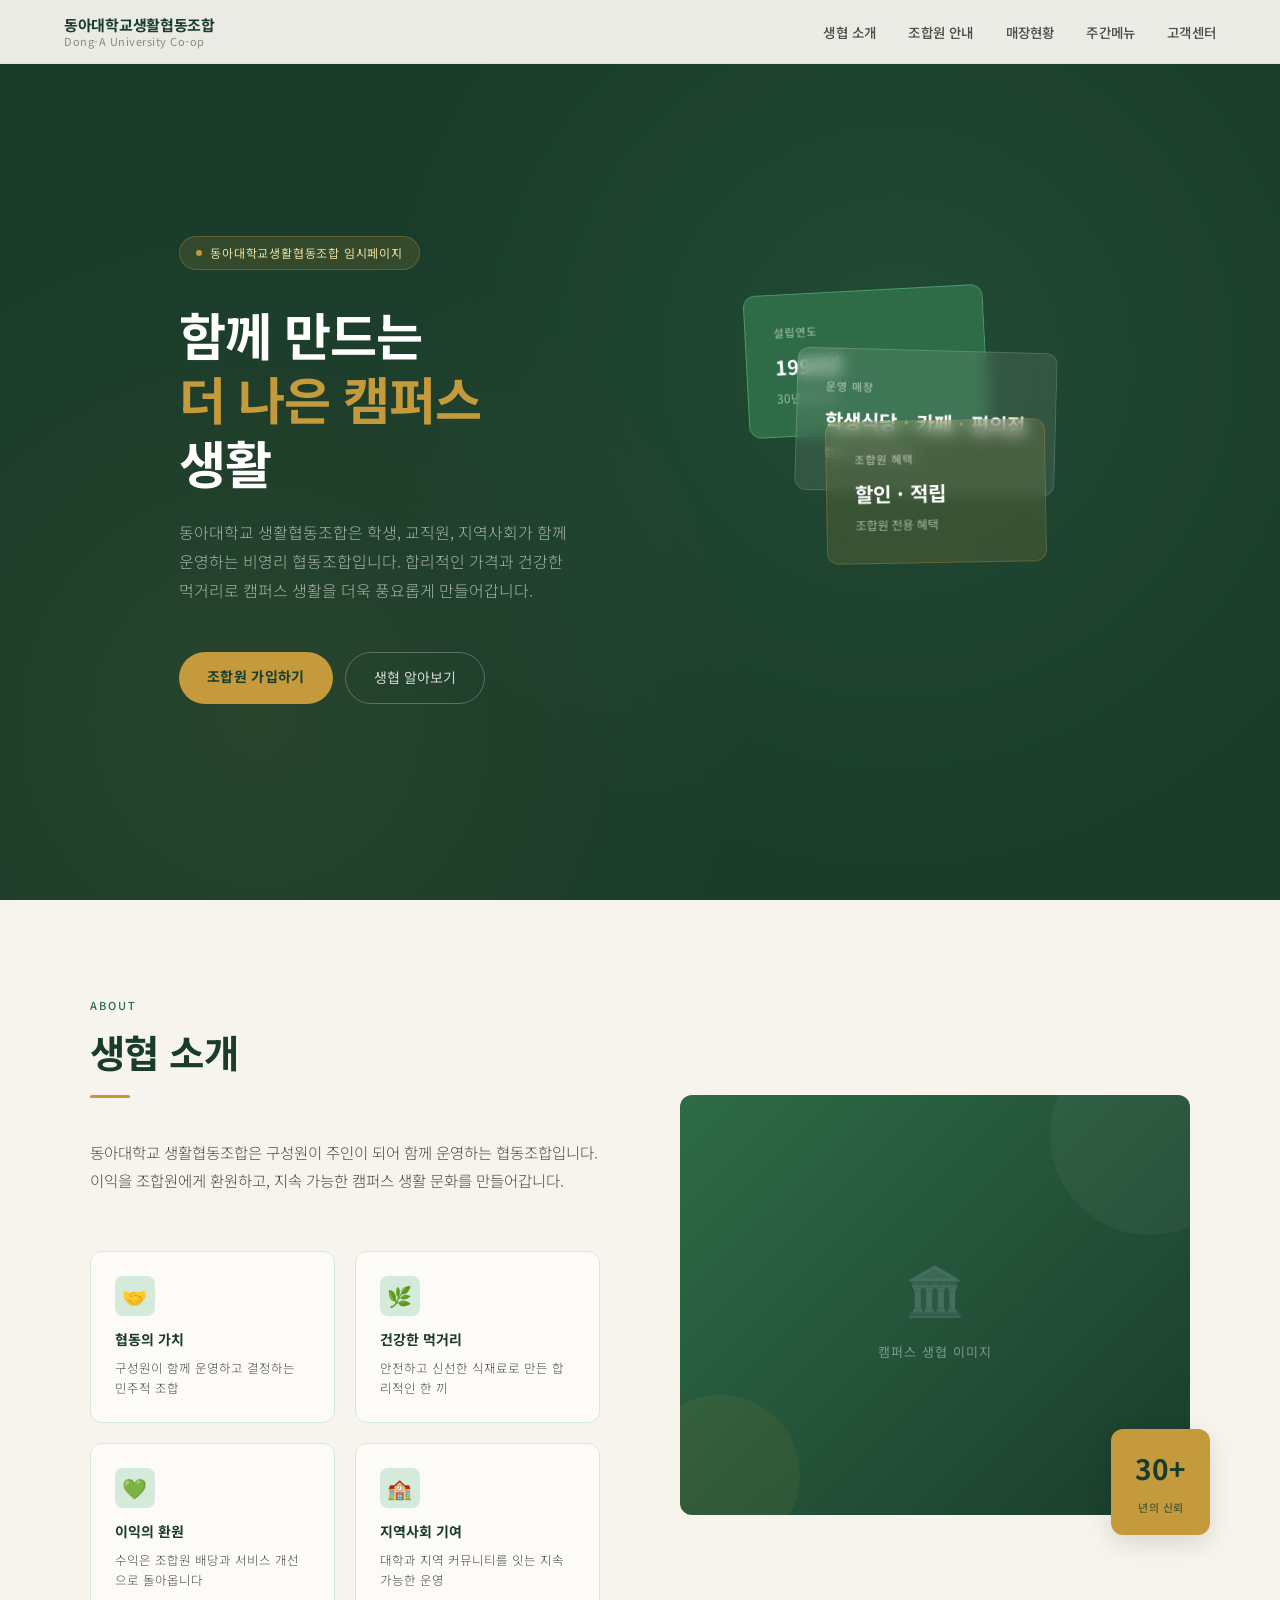
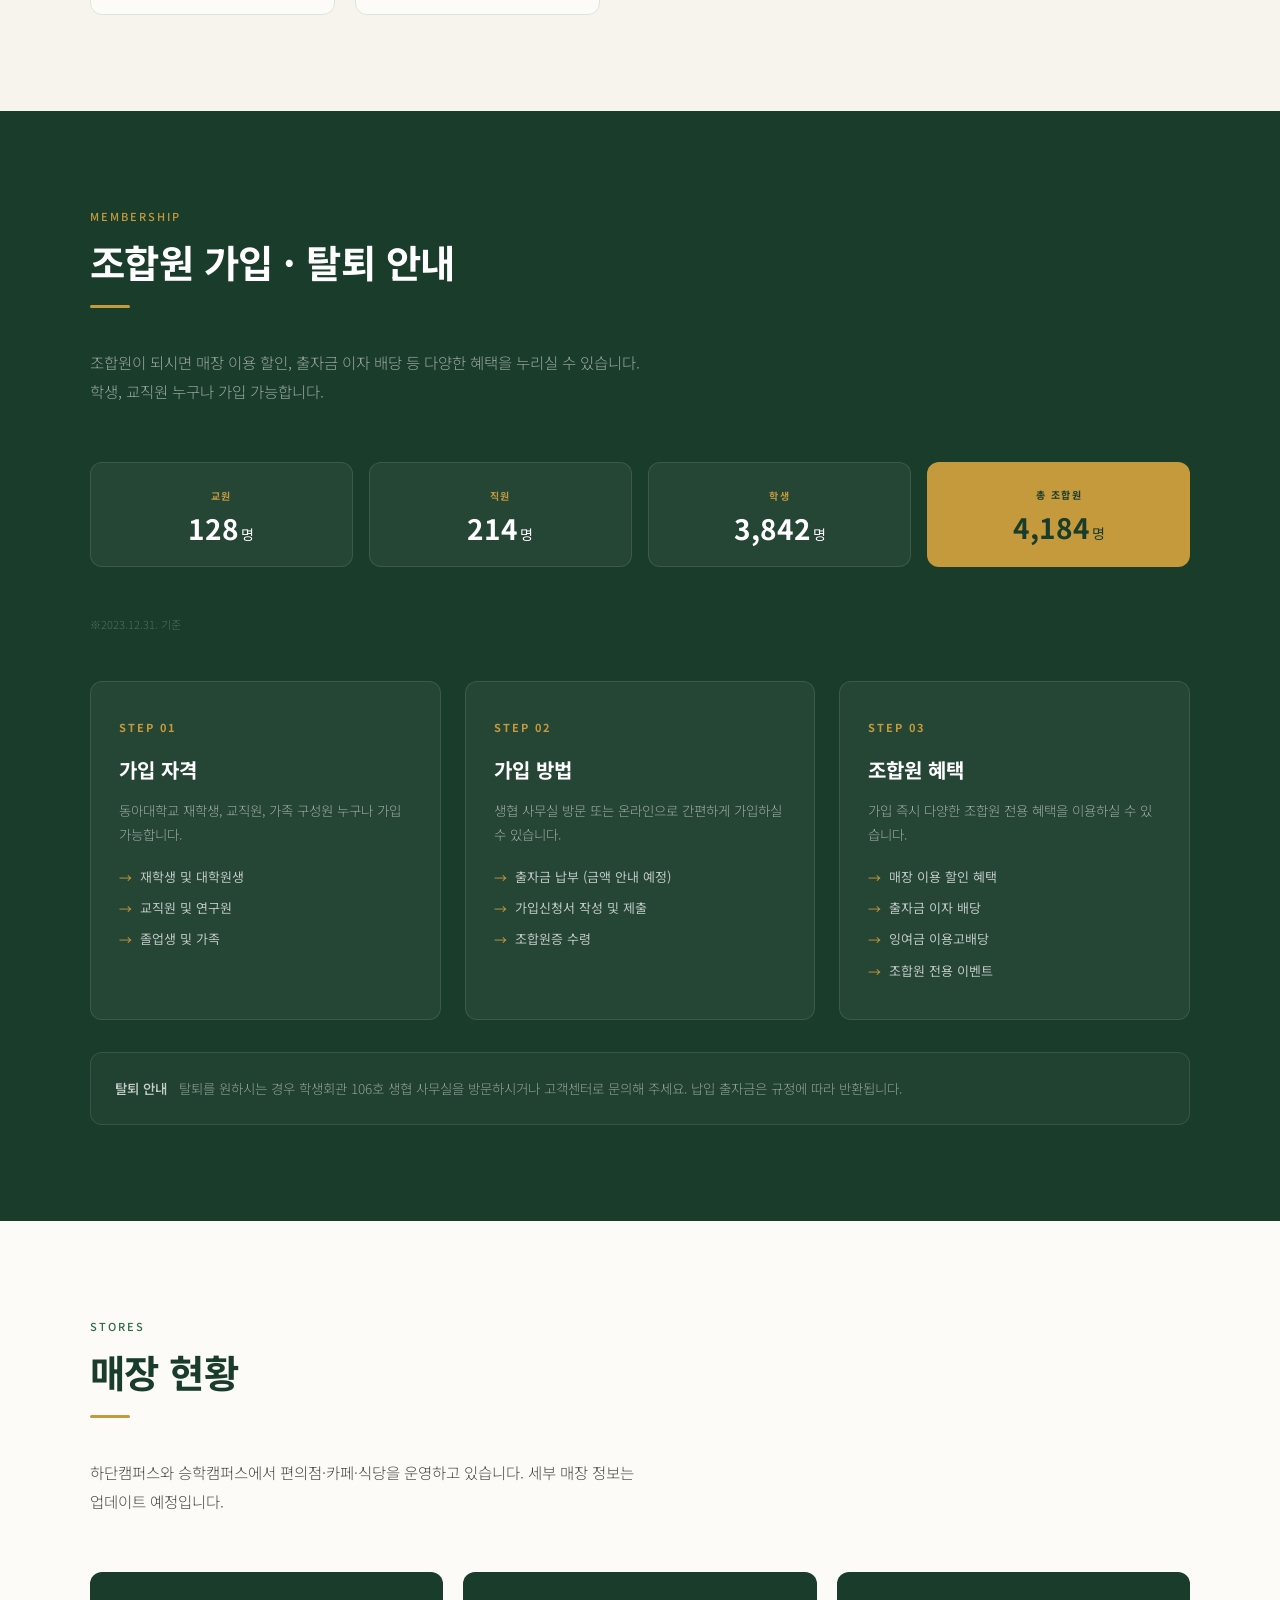
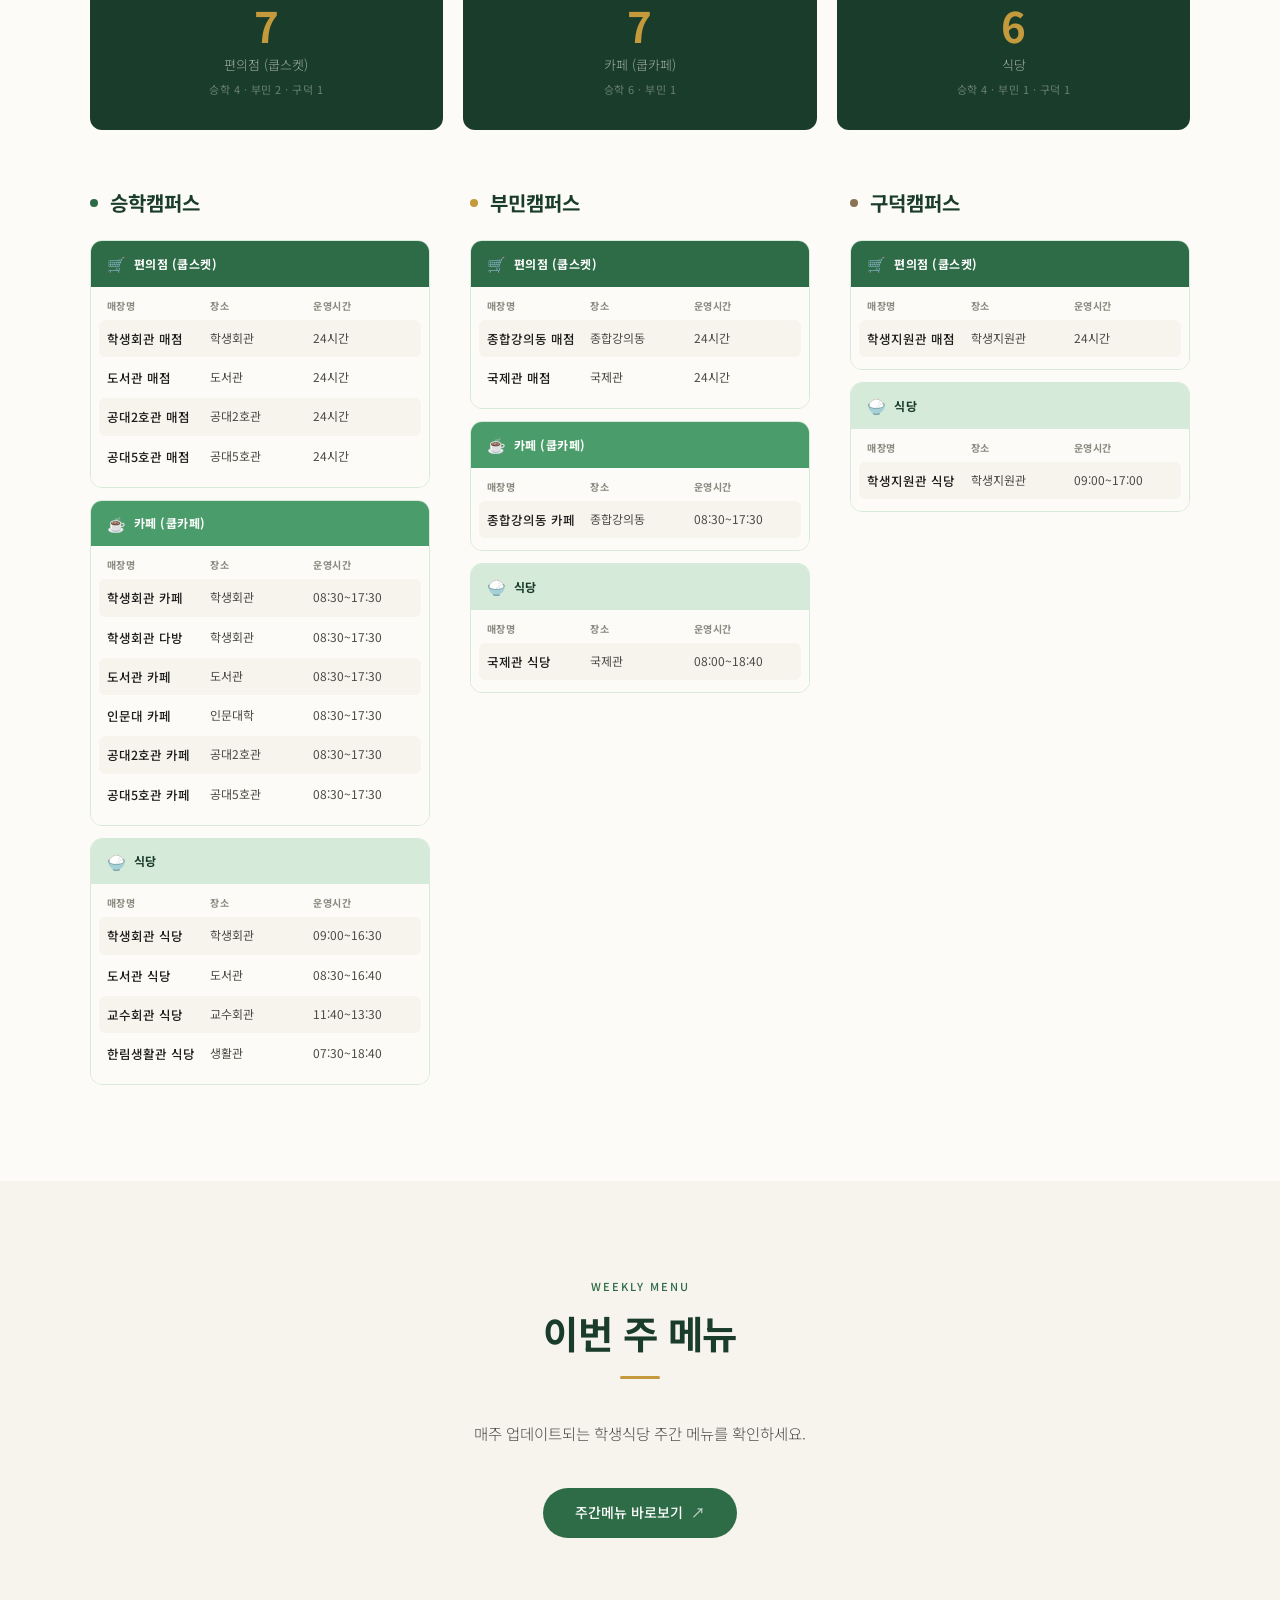
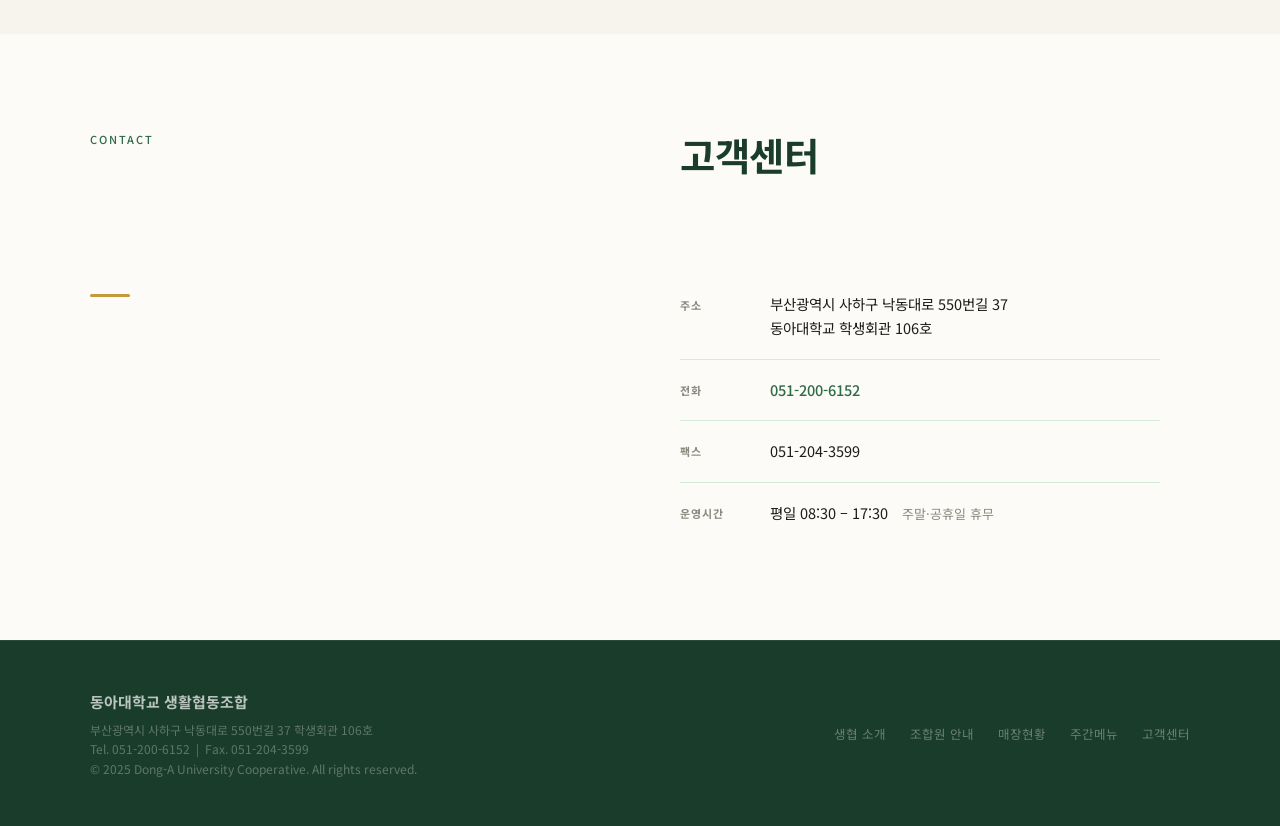
==== commit ee6a412d: "css조정" ====
--- a/donga/index.html
+++ b/donga/index.html
@@ -2,461 +2,507 @@
 
 <html lang="ko">
 <head>
-<meta charset="utf-8"/>
-<meta content="width=device-width, initial-scale=1.0" name="viewport"/>
-<title>동아대학교생활협동조합</title>
-<link href="https://fonts.googleapis.com" rel="preconnect"/>
-<link href="https://fonts.googleapis.com/css2?family=Noto+Sans+KR:wght@300;400;500;700&amp;display=swap" rel="stylesheet"/><link href="style.css" rel="stylesheet"/>
+      <meta charset="utf-8"/>
+      <meta content="width=device-width, initial-scale=1.0" name="viewport"/>
+      <title>동아대학교생활협동조합</title>
+      <link href="https://fonts.googleapis.com" rel="preconnect"/>
+      <link href="https://fonts.googleapis.com/css2?family=Noto+Sans+KR:wght@300;400;500;700&amp;display=swap" rel="stylesheet"/><link href="style.css" rel="stylesheet"/>
 
 </head>
 <body>
 <!-- NAV -->
 <nav>
-<div class="nav-logo">
-    동아대학교생활협동조합
-    <span>Dong-A University Co-op</span>
-</div>
-<ul class="nav-links">
-<li><a href="#intro">생협 소개</a></li>
-<li><a href="#membership">조합원 안내</a></li>
-<li><a href="#stores">매장현황</a></li>
-<li><a href="#menu">주간메뉴</a></li>
-<li><a href="#contact">고객센터</a></li>
+      <div class="nav-logo">
+        동아대학교생활협동조합
+        <span>Dong-A University Co-op</span>
+  </div>
+  <ul class="nav-links">
+      <li><a href="#intro">생협 소개</a></li>
+      <li><a href="#membership">조합원 안내</a></li>
+      <li><a href="#stores">매장현황</a></li>
+      <li><a href="#menu">주간메뉴</a></li>
+      <li><a href="#contact">고객센터</a></li>
 </ul>
 </nav>
 <!-- HERO -->
 <section class="hero">
-<div class="hero-bg-pattern"></div>
-<div class="hero-left">
-<div class="hero-badge">동아대학교생활협동조합 임시페이지</div>
-<h1 class="hero-title">
-      함께 만드는<br/>
-<em>더 나은 캠퍼스</em><br/>
-      생활
-    </h1>
-<p class="hero-desc">
-      동아대학교 생활협동조합은 학생, 교직원, 지역사회가 함께 운영하는 비영리 협동조합입니다. 합리적인 가격과 건강한 먹거리로 캠퍼스 생활을 더욱 풍요롭게 만들어갑니다.
-    </p>
-<div class="hero-cta-group">
-<a class="btn-primary" href="#membership">조합원 가입하기</a>
-<a class="btn-outline" href="#intro">생협 알아보기</a>
-</div>
-</div>
-<div class="hero-right">
-<div class="hero-card-stack">
-<div class="hero-card">
-<div class="hero-card-label">설립연도</div>
-<div class="hero-card-value">1995년</div>
-<div class="hero-card-sub">30년의 역사</div>
-</div>
-<div class="hero-card">
-<div class="hero-card-label">운영 매장</div>
-<div class="hero-card-value">학생식당 · 카페 · 편의점</div>
-<div class="hero-card-sub">캠퍼스 전역 서비스</div>
-</div>
-<div class="hero-card">
-<div class="hero-card-label">조합원 혜택</div>
-<div class="hero-card-value">할인 · 적립</div>
-<div class="hero-card-sub">조합원 전용 혜택</div>
-</div>
-</div>
-</div>
+      <div class="hero-bg-pattern"></div>
+      <div class="hero-left">
+            <div class="hero-badge">동아대학교생활협동조합 임시페이지</div>
+            <h1 class="hero-title">함께 만드는<br/><em>더 나은 캠퍼스</em><br/>생활</h1>
+            <p class="hero-desc">
+                  동아대학교 생활협동조합은 학생, 교직원, 지역사회가 함께 운영하는 비영리 협동조합입니다. 합리적인 가격과 건강한 먹거리로 캠퍼스 생활을 더욱 풍요롭게 만들어갑니다.
+            </p>
+            <div class="hero-cta-group">
+                  <a class="btn-primary" href="#membership">조합원 가입하기</a>
+                  <a class="btn-outline" href="#intro">생협 알아보기</a>
+            </div>
+      </div>
+      <div class="hero-right">
+            <div class="hero-card-stack">
+                  <div class="hero-card">
+                        <div class="hero-card-label">설립연도</div>
+                        <div class="hero-card-value">1995년</div>
+                        <div class="hero-card-sub">30년의 역사</div>
+                  </div>
+                  <div class="hero-card">
+                        <div class="hero-card-label">운영 매장</div>
+                        <div class="hero-card-value">학생식당 · 카페 · 편의점</div>
+                        <div class="hero-card-sub">캠퍼스 전역 서비스</div>
+                  </div>
+                  <div class="hero-card">
+                        <div class="hero-card-label">조합원 혜택</div>
+                        <div class="hero-card-value">할인 · 적립</div>
+                        <div class="hero-card-sub">조합원 전용 혜택</div>
+                  </div>
+            </div>
+      </div>
 </section>
 <!-- INTRO -->
 <section id="intro">
-<div>
-<p class="section-label">About</p>
-<h2 class="section-title">생협 소개</h2>
-<div class="divider"></div>
-<p class="section-desc">
-      동아대학교 생활협동조합은 구성원이 주인이 되어 함께 운영하는 협동조합입니다. 이익을 조합원에게 환원하고, 지속 가능한 캠퍼스 생활 문화를 만들어갑니다.
-    </p>
-<div class="intro-values">
-<div class="value-card">
-<div class="value-icon">🤝</div>
-<div class="value-title">협동의 가치</div>
-<div class="value-desc">구성원이 함께 운영하고 결정하는 민주적 조합</div>
-</div>
-<div class="value-card">
-<div class="value-icon">🌿</div>
-<div class="value-title">건강한 먹거리</div>
-<div class="value-desc">안전하고 신선한 식재료로 만든 합리적인 한 끼</div>
-</div>
-<div class="value-card">
-<div class="value-icon">💚</div>
-<div class="value-title">이익의 환원</div>
-<div class="value-desc">수익은 조합원 배당과 서비스 개선으로 돌아옵니다</div>
-</div>
-<div class="value-card">
-<div class="value-icon">🏫</div>
-<div class="value-title">지역사회 기여</div>
-<div class="value-desc">대학과 지역 커뮤니티를 잇는 지속가능한 운영</div>
-</div>
-</div>
-</div>
-<div class="intro-image-block">
-<div class="intro-img-placeholder">
-<div class="img-icon">🏛️</div>
-<span>캠퍼스 생협 이미지</span>
-</div>
-<div class="intro-stat-pill">
-<span class="stat-num">30+</span>
-<span class="stat-label">년의 신뢰</span>
-</div>
-</div>
+      <div>
+            <p class="section-label">About</p>
+            <h2 class="section-title">생협 소개</h2>
+            <div class="divider"></div>
+            <p class="section-desc">
+                  동아대학교 생활협동조합은 구성원이 주인이 되어 함께 운영하는 협동조합입니다. 이익을 조합원에게 환원하고, 지속 가능한 캠퍼스 생활 문화를 만들어갑니다.
+            </p>
+            <div class="intro-values">
+                  <div class="value-card">
+                        <div class="value-icon">🤝</div>
+                        <div class="value-title">협동의 가치</div>
+                        <div class="value-desc">구성원이 함께 운영하고 결정하는 민주적 조합</div>
+                  </div>
+                  <div class="value-card">
+                        <div class="value-icon">🌿</div>
+                        <div class="value-title">건강한 먹거리</div>
+                        <div class="value-desc">안전하고 신선한 식재료로 만든 합리적인 한 끼</div>
+                  </div>
+                  <div class="value-card">
+                        <div class="value-icon">💚</div>
+                        <div class="value-title">이익의 환원</div>
+                        <div class="value-desc">수익은 조합원 배당과 서비스 개선으로 돌아옵니다</div>
+                  </div>
+                  <div class="value-card">
+                        <div class="value-icon">🏫</div>
+                        <div class="value-title">지역사회 기여</div>
+                        <div class="value-desc">대학과 지역 커뮤니티를 잇는 지속가능한 운영</div>
+                  </div>
+            </div>
+      </div>
+      <div class="intro-image-block">
+            <div class="intro-img-placeholder">
+                  <div class="img-icon">🏛️</div>
+                  <span>캠퍼스 생협 이미지</span>
+            </div>
+            <div class="intro-stat-pill">
+                  <span class="stat-num">30+</span>
+                  <span class="stat-label">년의 신뢰</span>
+            </div>
+      </div>
 </section>
 <!-- MEMBERSHIP -->
 <section id="membership">
-<p class="section-label">Membership</p>
-<h2 class="section-title">조합원 가입 · 탈퇴 안내</h2>
-<div class="divider u-style-001"></div>
-<p class="section-desc u-style-002">
-    조합원이 되시면 매장 이용 할인, 출자금 이자 배당 등 다양한 혜택을 누리실 수 있습니다. 학생, 교직원 누구나 가입 가능합니다.
+      <p class="section-label">Membership</p>
+      <h2 class="section-title">조합원 가입 · 탈퇴 안내</h2>
+      <div class="divider u-style-001"></div>
+      <p class="section-desc u-style-002">
+        조합원이 되시면 매장 이용 할인, 출자금 이자 배당 등 다양한 혜택을 누리실 수 있습니다. 학생, 교직원 누구나 가입 가능합니다.
   </p>
 <!-- 조합원 현황 통계 -->
 <div class="u-style-003">
-<div class="u-style-004">
-<div class="u-style-005">교원</div>
-<div class="u-style-006">128<span class="u-style-007">명</span></div>
-</div>
-<div class="u-style-004">
-<div class="u-style-005">직원</div>
-<div class="u-style-006">214<span class="u-style-007">명</span></div>
-</div>
-<div class="u-style-004">
-<div class="u-style-005">학생</div>
-<div class="u-style-006">3,842<span class="u-style-007">명</span></div>
-</div>
-<div class="u-style-008">
-<div class="u-style-009">총 조합원</div>
-<div class="u-style-010">4,184<span class="u-style-007">명</span></div>
-</div>
+      <div class="u-style-004">
+            <div class="u-style-005">교원</div>
+            <div class="u-style-006">128<span class="u-style-007">명</span></div>
+      </div>
+      <div class="u-style-004">
+            <div class="u-style-005">직원</div>
+            <div class="u-style-006">214<span class="u-style-007">명</span></div>
+      </div>
+      <div class="u-style-004">
+            <div class="u-style-005">학생</div>
+            <div class="u-style-006">3,842<span class="u-style-007">명</span></div>
+      </div>
+      <div class="u-style-008">
+            <div class="u-style-009">총 조합원</div>
+            <div class="u-style-010">4,184<span class="u-style-007">명</span></div>
+      </div>
 </div>
 <p class="u-style-011">※2023.12.31. 기준</p>
 <div class="membership-grid">
-<div class="mem-card">
-<div class="mem-step">STEP 01</div>
-<div class="mem-title">가입 자격</div>
-<div class="mem-desc">동아대학교 재학생, 교직원, 가족 구성원 누구나 가입 가능합니다.</div>
-<ul class="mem-list">
-<li>재학생 및 대학원생</li>
-<li>교직원 및 연구원</li>
-<li>졸업생 및 가족</li>
-</ul>
-</div>
-<div class="mem-card">
-<div class="mem-step">STEP 02</div>
-<div class="mem-title">가입 방법</div>
-<div class="mem-desc">생협 사무실 방문 또는 온라인으로 간편하게 가입하실 수 있습니다.</div>
-<ul class="mem-list">
-<li>출자금 납부 (금액 안내 예정)</li>
-<li>가입신청서 작성 및 제출</li>
-<li>조합원증 수령</li>
-</ul>
-</div>
-<div class="mem-card">
-<div class="mem-step">STEP 03</div>
-<div class="mem-title">조합원 혜택</div>
-<div class="mem-desc">가입 즉시 다양한 조합원 전용 혜택을 이용하실 수 있습니다.</div>
-<ul class="mem-list">
-<li>매장 이용 할인 혜택</li>
-<li>출자금 이자 배당</li>
-<li>잉여금 이용고배당</li>
-<li>조합원 전용 이벤트</li>
-</ul>
-</div>
+      <div class="mem-card">
+            <div class="mem-step">STEP 01</div>
+            <div class="mem-title">가입 자격</div>
+            <div class="mem-desc">동아대학교 재학생, 교직원, 가족 구성원 누구나 가입 가능합니다.</div>
+            <ul class="mem-list">
+                  <li>재학생 및 대학원생</li>
+                  <li>교직원 및 연구원</li>
+                  <li>졸업생 및 가족</li>
+            </ul>
+      </div>
+      <div class="mem-card">
+            <div class="mem-step">STEP 02</div>
+            <div class="mem-title">가입 방법</div>
+            <div class="mem-desc">생협 사무실 방문 또는 온라인으로 간편하게 가입하실 수 있습니다.</div>
+            <ul class="mem-list">
+                  <li>출자금 납부 (금액 안내 예정)</li>
+                  <li>가입신청서 작성 및 제출</li>
+                  <li>조합원증 수령</li>
+            </ul>
+      </div>
+      <div class="mem-card">
+            <div class="mem-step">STEP 03</div>
+            <div class="mem-title">조합원 혜택</div>
+            <div class="mem-desc">가입 즉시 다양한 조합원 전용 혜택을 이용하실 수 있습니다.</div>
+            <ul class="mem-list">
+                  <li>매장 이용 할인 혜택</li>
+                  <li>출자금 이자 배당</li>
+                  <li>잉여금 이용고배당</li>
+                  <li>조합원 전용 이벤트</li>
+            </ul>
+      </div>
 </div>
 <div class="u-style-012">
-<p class="u-style-013">
-<strong class="u-style-014">탈퇴 안내</strong>  
-      탈퇴를 원하시는 경우 학생회관 312호 생협 사무실을 방문하시거나 고객센터로 문의해 주세요. 납입 출자금은 규정에 따라 반환됩니다.
-    </p>
+      <p class="u-style-013">
+            <strong class="u-style-014">탈퇴 안내</strong>  
+            탈퇴를 원하시는 경우 학생회관 106호 생협 사무실을 방문하시거나 고객센터로 문의해 주세요. 납입 출자금은 규정에 따라 반환됩니다.
+      </p>
 </div>
 </section>
 <!-- STORES -->
 <section id="stores">
-<p class="section-label">Stores</p>
-<h2 class="section-title">매장 현황</h2>
-<div class="divider"></div>
-<p class="section-desc">하단캠퍼스와 승학캠퍼스에서 편의점·카페·식당을 운영하고 있습니다. 세부 매장 정보는 업데이트 예정입니다.</p>
+      <p class="section-label">Stores</p>
+      <h2 class="section-title">매장 현황</h2>
+      <div class="divider"></div>
+      <p class="section-desc">하단캠퍼스와 승학캠퍼스에서 편의점·카페·식당을 운영하고 있습니다. 세부 매장 정보는 업데이트 예정입니다.</p>
 <!-- 요약 통계 -->
 <div class="u-style-015">
-<div class="u-style-016">
-<div class="u-style-017">6</div>
-<div class="u-style-018">편의점 (쿱스켓)</div>
-<div class="u-style-019">승학 4 · 부민 2</div>
-</div>
-<div class="u-style-016">
-<div class="u-style-017">7</div>
-<div class="u-style-018">카페 (쿱카페)</div>
-<div class="u-style-019">승학 6 · 부민 1</div>
-</div>
-<div class="u-style-016">
-<div class="u-style-017">5</div>
-<div class="u-style-018">식당</div>
-<div class="u-style-019">승학 4 · 부민 1</div>
-</div>
+      <div class="u-style-016">
+            <div class="u-style-017">7</div>
+            <div class="u-style-018">편의점 (쿱스켓)</div>
+            <div class="u-style-019">승학 4 · 부민 2 · 구덕 1</div>
+      </div>
+      <div class="u-style-016">
+            <div class="u-style-017">7</div>
+            <div class="u-style-018">카페 (쿱카페)</div>
+            <div class="u-style-019">승학 6 · 부민 1</div>
+      </div>
+      <div class="u-style-016">
+            <div class="u-style-017">6</div>
+            <div class="u-style-018">식당</div>
+            <div class="u-style-019">승학 4 · 부민 1 · 구덕 1</div>
+      </div>
 </div>
 <!-- 캠퍼스별 레이아웃 -->
 <div class="stores-campus-grid u-style-020">
 <!-- 승학캠퍼스 -->
 <div>
-<div class="u-style-021">
-<div class="u-style-022"></div>
-<h3 class="u-style-023">승학캠퍼스</h3>
-</div>
-<div class="u-style-024">
+      <div class="u-style-021">
+            <div class="campus-marker marker-green"></div>
+            <h3 class="u-style-023">승학캠퍼스</h3>
+      </div>
+      <div class="u-style-024">
 <!-- 편의점 -->
 <div class="u-style-025">
-<div class="u-style-026">
-<span class="u-style-027">🛒</span>
-<span class="u-style-028">편의점 (쿱스켓)</span>
-</div>
-<div class="u-style-029">
-<div class="u-style-030">
-<span class="u-style-031">매장명</span>
-<span class="u-style-031">장소</span>
-<span class="u-style-031">운영시간</span>
-</div>
-<div class="u-style-032">
-<div class="u-style-033">
-<span class="u-style-034">학생회관 매점</span>
-<span class="u-style-035">학생회관</span>
-<span class="u-style-035">24시간</span>
-</div>
-<div class="u-style-036">
-<span class="u-style-034">도서관 매점</span>
-<span class="u-style-035">도서관</span>
-<span class="u-style-035">24시간</span>
-</div>
-<div class="u-style-033">
-<span class="u-style-034">공대2호관 매점</span>
-<span class="u-style-035">공대2호관</span>
-<span class="u-style-035">24시간</span>
-</div>
-<div class="u-style-036">
-<span class="u-style-034">공대5호관 매점</span>
-<span class="u-style-035">공대5호관</span>
-<span class="u-style-035">24시간</span>
-</div>
-</div>
-</div>
+      <div class="u-style-026 store-header-cvs">
+            <span class="u-style-027">🛒</span>
+            <span class="u-style-028">편의점 (쿱스켓)</span>
+      </div>
+      <div class="u-style-029">
+            <div class="u-style-030">
+                  <span class="u-style-031">매장명</span>
+                  <span class="u-style-031">장소</span>
+                  <span class="u-style-031">운영시간</span>
+            </div>
+            <div class="u-style-032">
+                  <div class="store-row store-row-shaded">
+                        <span class="u-style-034">학생회관 매점</span>
+                        <span class="u-style-035">학생회관</span>
+                        <span class="u-style-035">24시간</span>
+                  </div>
+                  <div class="store-row">
+                        <span class="u-style-034">도서관 매점</span>
+                        <span class="u-style-035">도서관</span>
+                        <span class="u-style-035">24시간</span>
+                  </div>
+                  <div class="store-row store-row-shaded">
+                        <span class="u-style-034">공대2호관 매점</span>
+                        <span class="u-style-035">공대2호관</span>
+                        <span class="u-style-035">24시간</span>
+                  </div>
+                  <div class="store-row">
+                        <span class="u-style-034">공대5호관 매점</span>
+                        <span class="u-style-035">공대5호관</span>
+                        <span class="u-style-035">24시간</span>
+                  </div>
+            </div>
+      </div>
 </div>
 <!-- 카페 -->
 <div class="u-style-025">
-<div class="u-style-026">
-<span class="u-style-027">☕</span>
-<span class="u-style-028">카페 (쿱카페)</span>
-</div>
-<div class="u-style-029">
-<div class="u-style-030">
-<span class="u-style-031">매장명</span>
-<span class="u-style-031">장소</span>
-<span class="u-style-031">운영시간</span>
-</div>
-<div class="u-style-032">
-<div class="u-style-033">
-<span class="u-style-034">학생회관 카페</span>
-<span class="u-style-035">학생회관</span>
-<span class="u-style-035">08:30~17:30</span>
-</div>
-<div class="u-style-036">
-<span class="u-style-034">학생회관 다방</span>
-<span class="u-style-035">학생회관</span>
-<span class="u-style-035">08:30~17:30</span>
-</div>
-<div class="u-style-033">
-<span class="u-style-034">도서관 카페</span>
-<span class="u-style-035">도서관</span>
-<span class="u-style-035">08:30~17:30</span>
-</div>
-<div class="u-style-036">
-<span class="u-style-034">인문대 카페</span>
-<span class="u-style-035">인문대학</span>
-<span class="u-style-035">08:30~17:30</span>
-</div>
-<div class="u-style-033">
-<span class="u-style-034">공대2호관 카페</span>
-<span class="u-style-035">공대2호관</span>
-<span class="u-style-035">08:30~17:30</span>
-</div>
-<div class="u-style-036">
-<span class="u-style-034">공대5호관 카페</span>
-<span class="u-style-035">공대5호관</span>
-<span class="u-style-035">08:30~17:30</span>
-</div>
-</div>
-</div>
+      <div class="u-style-026 store-header-cafe">
+            <span class="u-style-027">☕</span>
+            <span class="u-style-028">카페 (쿱카페)</span>
+      </div>
+      <div class="u-style-029">
+            <div class="u-style-030">
+                  <span class="u-style-031">매장명</span>
+                  <span class="u-style-031">장소</span>
+                  <span class="u-style-031">운영시간</span>
+            </div>
+            <div class="u-style-032">
+                  <div class="store-row store-row-shaded">
+                        <span class="u-style-034">학생회관 카페</span>
+                        <span class="u-style-035">학생회관</span>
+                        <span class="u-style-035">08:30~17:30</span>
+                  </div>
+                  <div class="store-row">
+                        <span class="u-style-034">학생회관 다방</span>
+                        <span class="u-style-035">학생회관</span>
+                        <span class="u-style-035">08:30~17:30</span>
+                  </div>
+                  <div class="store-row store-row-shaded">
+                        <span class="u-style-034">도서관 카페</span>
+                        <span class="u-style-035">도서관</span>
+                        <span class="u-style-035">08:30~17:30</span>
+                  </div>
+                  <div class="store-row">
+                        <span class="u-style-034">인문대 카페</span>
+                        <span class="u-style-035">인문대학</span>
+                        <span class="u-style-035">08:30~17:30</span>
+                  </div>
+                  <div class="store-row store-row-shaded">
+                        <span class="u-style-034">공대2호관 카페</span>
+                        <span class="u-style-035">공대2호관</span>
+                        <span class="u-style-035">08:30~17:30</span>
+                  </div>
+                  <div class="store-row">
+                        <span class="u-style-034">공대5호관 카페</span>
+                        <span class="u-style-035">공대5호관</span>
+                        <span class="u-style-035">08:30~17:30</span>
+                  </div>
+            </div>
+      </div>
 </div>
 <!-- 식당 -->
 <div class="u-style-025">
-<div class="u-style-026">
-<span class="u-style-027">🍚</span>
-<span class="u-style-028">식당</span>
-</div>
-<div class="u-style-029">
-<div class="u-style-030">
-<span class="u-style-031">매장명</span>
-<span class="u-style-031">장소</span>
-<span class="u-style-031">운영시간</span>
-</div>
-<div class="u-style-032">
-<div class="u-style-033">
-<span class="u-style-034">학생회관 식당</span>
-<span class="u-style-035">학생회관</span>
-<span class="u-style-035">09:00~16:30</span>
-</div>
-<div class="u-style-036">
-<span class="u-style-034">도서관 식당</span>
-<span class="u-style-035">도서관</span>
-<span class="u-style-035">08:30~16:40</span>
-</div>
-<div class="u-style-033">
-<span class="u-style-034">교수회관 식당</span>
-<span class="u-style-035">교수회관</span>
-<span class="u-style-035">11:40~13:30</span>
-</div>
-<div class="u-style-036">
-<span class="u-style-034">한림생활관 식당</span>
-<span class="u-style-035">생활관</span>
-<span class="u-style-035">07:30~18:40</span>
-</div>
-</div>
-</div>
+      <div class="u-style-026 store-header-rest">
+            <span class="u-style-027">🍚</span>
+            <span class="u-style-028">식당</span>
+      </div>
+      <div class="u-style-029">
+            <div class="u-style-030">
+                  <span class="u-style-031">매장명</span>
+                  <span class="u-style-031">장소</span>
+                  <span class="u-style-031">운영시간</span>
+            </div>
+            <div class="u-style-032">
+                  <div class="store-row store-row-shaded">
+                        <span class="u-style-034">학생회관 식당</span>
+                        <span class="u-style-035">학생회관</span>
+                        <span class="u-style-035">09:00~16:30</span>
+                  </div>
+                  <div class="store-row">
+                        <span class="u-style-034">도서관 식당</span>
+                        <span class="u-style-035">도서관</span>
+                        <span class="u-style-035">08:30~16:40</span>
+                  </div>
+                  <div class="store-row store-row-shaded">
+                        <span class="u-style-034">교수회관 식당</span>
+                        <span class="u-style-035">교수회관</span>
+                        <span class="u-style-035">11:40~13:30</span>
+                  </div>
+                  <div class="store-row">
+                        <span class="u-style-034">한림생활관 식당</span>
+                        <span class="u-style-035">생활관</span>
+                        <span class="u-style-035">07:30~18:40</span>
+                  </div>
+            </div>
+      </div>
 </div>
 </div>
 </div>
 <!-- 부민캠퍼스 -->
 <div>
-<div class="u-style-021">
-<div class="u-style-037"></div>
-<h3 class="u-style-023">부민캠퍼스</h3>
-</div>
-<div class="u-style-024">
+      <div class="u-style-021">
+            <div class="campus-marker marker-gold"></div>
+            <h3 class="u-style-023">부민캠퍼스</h3>
+      </div>
+      <div class="u-style-024">
 <!-- 편의점 -->
 <div class="u-style-025">
-<div class="u-style-026">
-<span class="u-style-027">🛒</span>
-<span class="u-style-028">편의점 (쿱스켓)</span>
-</div>
-<div class="u-style-029">
-<div class="u-style-030">
-<span class="u-style-031">매장명</span>
-<span class="u-style-031">장소</span>
-<span class="u-style-031">운영시간</span>
-</div>
-<div class="u-style-032">
-<div class="u-style-033">
-<span class="u-style-034">종합강의동 매점</span>
-<span class="u-style-035">종합강의동</span>
-<span class="u-style-035">24시간</span>
-</div>
-<div class="u-style-036">
-<span class="u-style-034">국제관 매점</span>
-<span class="u-style-035">국제관</span>
-<span class="u-style-035">24시간</span>
-</div>
-</div>
-</div>
+      <div class="u-style-026 store-header-cvs">
+            <span class="u-style-027">🛒</span>
+            <span class="u-style-028">편의점 (쿱스켓)</span>
+      </div>
+      <div class="u-style-029">
+            <div class="u-style-030">
+                  <span class="u-style-031">매장명</span>
+                  <span class="u-style-031">장소</span>
+                  <span class="u-style-031">운영시간</span>
+            </div>
+            <div class="u-style-032">
+                  <div class="store-row store-row-shaded">
+                        <span class="u-style-034">종합강의동 매점</span>
+                        <span class="u-style-035">종합강의동</span>
+                        <span class="u-style-035">24시간</span>
+                  </div>
+                  <div class="store-row">
+                        <span class="u-style-034">국제관 매점</span>
+                        <span class="u-style-035">국제관</span>
+                        <span class="u-style-035">24시간</span>
+                  </div>
+            </div>
+      </div>
 </div>
 <!-- 카페 -->
 <div class="u-style-025">
-<div class="u-style-026">
-<span class="u-style-027">☕</span>
-<span class="u-style-028">카페 (쿱카페)</span>
-</div>
-<div class="u-style-029">
-<div class="u-style-030">
-<span class="u-style-031">매장명</span>
-<span class="u-style-031">장소</span>
-<span class="u-style-031">운영시간</span>
-</div>
-<div class="u-style-032">
-<div class="u-style-033">
-<span class="u-style-034">종합강의동 카페</span>
-<span class="u-style-035">종합강의동</span>
-<span class="u-style-035">08:30~17:30</span>
-</div>
-</div>
-</div>
+      <div class="u-style-026 store-header-cafe">
+            <span class="u-style-027">☕</span>
+            <span class="u-style-028">카페 (쿱카페)</span>
+      </div>
+      <div class="u-style-029">
+            <div class="u-style-030">
+                  <span class="u-style-031">매장명</span>
+                  <span class="u-style-031">장소</span>
+                  <span class="u-style-031">운영시간</span>
+            </div>
+            <div class="u-style-032">
+                  <div class="store-row store-row-shaded">
+                        <span class="u-style-034">종합강의동 카페</span>
+                        <span class="u-style-035">종합강의동</span>
+                        <span class="u-style-035">08:30~17:30</span>
+                  </div>
+            </div>
+      </div>
 </div>
 <!-- 식당 -->
 <div class="u-style-025">
-<div class="u-style-026">
-<span class="u-style-027">🍚</span>
-<span class="u-style-028">식당</span>
-</div>
-<div class="u-style-029">
-<div class="u-style-030">
-<span class="u-style-031">매장명</span>
-<span class="u-style-031">장소</span>
-<span class="u-style-031">운영시간</span>
-</div>
-<div class="u-style-032">
-<div class="u-style-033">
-<span class="u-style-034">국제관 식당</span>
-<span class="u-style-035">국제관</span>
-<span class="u-style-035">08:00~18:40</span>
-</div>
-</div>
-</div>
+      <div class="u-style-026 store-header-rest">
+            <span class="u-style-027">🍚</span>
+            <span class="u-style-028">식당</span>
+      </div>
+      <div class="u-style-029">
+            <div class="u-style-030">
+                  <span class="u-style-031">매장명</span>
+                  <span class="u-style-031">장소</span>
+                  <span class="u-style-031">운영시간</span>
+            </div>
+            <div class="u-style-032">
+                  <div class="store-row store-row-shaded">
+                        <span class="u-style-034">국제관 식당</span>
+                        <span class="u-style-035">국제관</span>
+                        <span class="u-style-035">08:00~18:40</span>
+                  </div>
+            </div>
+      </div>
+</div>
+</div>
+</div>
+<!-- 구덕캠퍼스 -->
+<div>
+      <div class="u-style-021">
+            <div class="campus-marker marker-brown"></div>
+            <h3 class="u-style-023">구덕캠퍼스</h3>
+      </div>
+      <div class="u-style-024">
+<!-- 편의점 -->
+<div class="u-style-025">
+      <div class="u-style-026 store-header-cvs">
+            <span class="u-style-027">🛒</span>
+            <span class="u-style-028">편의점 (쿱스켓)</span>
+      </div>
+      <div class="u-style-029">
+            <div class="u-style-030">
+                  <span class="u-style-031">매장명</span>
+                  <span class="u-style-031">장소</span>
+                  <span class="u-style-031">운영시간</span>
+            </div>
+            <div class="u-style-032">
+                  <div class="store-row store-row-shaded">
+                        <span class="u-style-034">학생지원관 매점</span>
+                        <span class="u-style-035">학생지원관</span>
+                        <span class="u-style-035">24시간</span>
+                  </div>
+            </div>
+      </div>
+</div>
+<!-- 식당 -->
+<div class="u-style-025">
+      <div class="u-style-026 store-header-rest">
+            <span class="u-style-027">🍚</span>
+            <span class="u-style-028">식당</span>
+      </div>
+      <div class="u-style-029">
+            <div class="u-style-030">
+                  <span class="u-style-031">매장명</span>
+                  <span class="u-style-031">장소</span>
+                  <span class="u-style-031">운영시간</span>
+            </div>
+            <div class="u-style-032">
+                  <div class="store-row store-row-shaded">
+                        <span class="u-style-034">학생지원관 식당</span>
+                        <span class="u-style-035">학생지원관</span>
+                        <span class="u-style-035">09:00~17:00</span>
+                  </div>
+            </div>
+      </div>
 </div>
 </div>
 </div>
 </div>
 </section>
-<!-- MENU -->
 <section class="u-style-038" id="menu">
-<p class="section-label u-style-039">Weekly Menu</p>
-<h2 class="section-title u-style-039">이번 주 메뉴</h2>
-<div class="divider u-style-040"></div>
-<p class="section-desc u-style-041">매주 업데이트되는 학생식당 주간 메뉴를 확인하세요.</p>
-<a class="btn-green u-style-042" href="https://www.donga.ac.kr/kor/CMS/DietMenuMgr/list.do?mCode=MN199">
-    주간메뉴 바로보기
-    <span class="external-icon">↗</span>
-</a>
+      <p class="section-label u-style-039">Weekly Menu</p>
+      <h2 class="section-title u-style-039">이번 주 메뉴</h2>
+      <div class="divider u-style-040"></div>
+      <p class="section-desc u-style-041">매주 업데이트되는 학생식당 주간 메뉴를 확인하세요.</p>
+      <a class="btn-green u-style-042" href="https://www.donga.ac.kr/kor/CMS/DietMenuMgr/list.do?mCode=MN199">
+        주간메뉴 바로보기
+        <span class="external-icon">↗</span>
+  </a>
 </section>
 <!-- CONTACT -->
 <section class="u-style-043" id="contact">
-<p class="section-label">Contact</p>
-<h2 class="section-title">고객센터</h2>
-<div class="divider"></div>
-<div class="u-style-044">
-<div class="u-style-045">
-<span class="u-style-046">주소</span>
-<span class="u-style-047">부산광역시 사하구 낙동대로 550번길 37<br/>동아대학교 학생회관 312호</span>
-</div>
-<div class="u-style-048">
-<span class="u-style-046">전화</span>
-<a class="u-style-049" href="tel:051-200-6152">051-200-6152</a>
-</div>
-<div class="u-style-048">
-<span class="u-style-046">팩스</span>
-<span class="u-style-050">051-204-3599</span>
-</div>
-<div class="u-style-051">
-<span class="u-style-046">운영시간</span>
-<span class="u-style-050">평일 09:00 – 17:00 <span class="u-style-052">주말·공휴일 휴무</span></span>
-</div>
-</div>
+      <p class="section-label">Contact</p>
+      <h2 class="section-title">고객센터</h2>
+      <div class="divider"></div>
+      <div class="u-style-044">
+            <div class="contact-row contact-row-baseline">
+                  <span class="u-style-046">주소</span>
+                  <span class="u-style-047">부산광역시 사하구 낙동대로 550번길 37<br/>동아대학교 학생회관 106호</span>
+            </div>
+            <div class="contact-row">
+                  <span class="u-style-046">전화</span>
+                  <a class="u-style-049" href="tel:051-200-6152">051-200-6152</a>
+            </div>
+            <div class="contact-row">
+                  <span class="u-style-046">팩스</span>
+                  <span class="u-style-050">051-204-3599</span>
+            </div>
+            <div class="contact-row contact-row-last">
+                  <span class="u-style-046">운영시간</span>
+                  <span class="u-style-050">평일 08:30 – 17:30 <span class="u-style-052">주말·공휴일 휴무</span></span>
+            </div>
+      </div>
 </section>
 <!-- FOOTER -->
 <footer>
-<div>
-<div class="footer-logo">동아대학교 생활협동조합</div>
-<div class="footer-copy">
-      부산광역시 사하구 낙동대로 550번길 37 학생회관 312호<br/>
-      Tel. 051-200-6152  |  Fax. 051-204-3599<br/>
-      © 2025 Dong-A University Cooperative. All rights reserved.
-    </div>
-</div>
-<div class="footer-links">
-<a href="#intro">생협 소개</a>
-<a href="#membership">조합원 안내</a>
-<a href="#stores">매장현황</a>
-<a href="#menu">주간메뉴</a>
-<a href="#contact">고객센터</a>
-</div>
+      <div>
+            <div class="footer-logo">동아대학교 생활협동조합</div>
+            <div class="footer-copy">
+                  부산광역시 사하구 낙동대로 550번길 37 학생회관 106호<br/>
+                  Tel. 051-200-6152  |  Fax. 051-204-3599<br/>
+                  © 2025 Dong-A University Cooperative. All rights reserved.
+            </div>
+      </div>
+      <div class="footer-links">
+            <a href="#intro">생협 소개</a>
+            <a href="#membership">조합원 안내</a>
+            <a href="#stores">매장현황</a>
+            <a href="#menu">주간메뉴</a>
+            <a href="#contact">고객센터</a>
+      </div>
 </footer>
 </body>
 </html>
--- a/donga/style.css
+++ b/donga/style.css
@@ -496,82 +496,6 @@
     background: var(--warm-white);
   }
 
-  .stores-grid {
-    display: grid;
-    grid-template-columns: repeat(auto-fill, minmax(260px, 1fr));
-    gap: 20px;
-  }
-
-  .store-card {
-    border: 1px solid var(--green-pale);
-    border-radius: var(--radius-lg);
-    overflow: hidden;
-    transition: box-shadow 0.2s, transform 0.2s;
-  }
-
-  .store-card:hover {
-    box-shadow: 0 12px 40px rgba(46,107,71,0.1);
-    transform: translateY(-2px);
-  }
-
-  .store-img {
-    background: var(--green-pale);
-    height: 140px;
-    display: flex;
-    align-items: center;
-    justify-content: center;
-    font-size: 36px;
-    color: var(--green-mid);
-    position: relative;
-  }
-
-  .store-badge {
-    position: absolute;
-    top: 12px;
-    right: 12px;
-    background: var(--green-mid);
-    color: white;
-    font-size: 11px;
-    font-weight: 500;
-    padding: 3px 10px;
-    border-radius: 100px;
-    letter-spacing: 0.3px;
-  }
-
-  .store-body {
-    padding: 20px;
-    background: var(--warm-white);
-  }
-
-  .store-name {
-    font-weight: 700;
-    font-size: 16px;
-    color: var(--green-dark);
-    margin-bottom: 4px;
-  }
-
-  .store-location {
-    font-size: 12.5px;
-    color: var(--text-light);
-    margin-bottom: 12px;
-  }
-
-  .store-hours {
-    display: flex;
-    align-items: center;
-    gap: 6px;
-    font-size: 12px;
-    color: var(--text-mid);
-    padding: 8px 12px;
-    background: var(--cream);
-    border-radius: 6px;
-  }
-
-  .store-hours::before {
-    content: '⏰';
-    font-size: 13px;
-  }
-
   /* MENU SECTION */
   #menu {
     background: var(--cream);
@@ -621,66 +545,6 @@
     align-items: start;
   }
 
-  .contact-info-block {
-    display: flex;
-    flex-direction: column;
-    gap: 24px;
-    margin-top: 8px;
-  }
-
-  .contact-item {
-    display: flex;
-    gap: 16px;
-    align-items: flex-start;
-  }
-
-  .contact-icon {
-    width: 44px;
-    height: 44px;
-    border-radius: 10px;
-    background: var(--green-pale);
-    display: flex;
-    align-items: center;
-    justify-content: center;
-    font-size: 20px;
-    flex-shrink: 0;
-  }
-
-  .contact-detail-label {
-    font-size: 11px;
-    font-weight: 700;
-    letter-spacing: 1px;
-    text-transform: uppercase;
-    color: var(--text-light);
-    margin-bottom: 4px;
-  }
-
-  .contact-detail-value {
-    font-size: 15px;
-    color: var(--text-dark);
-    font-weight: 400;
-    line-height: 1.5;
-  }
-
-  .contact-map {
-    background: var(--green-pale);
-    border-radius: var(--radius-lg);
-    height: 360px;
-    display: flex;
-    flex-direction: column;
-    align-items: center;
-    justify-content: center;
-    gap: 12px;
-    color: var(--green-mid);
-    border: 1px solid rgba(74,156,106,0.2);
-    position: relative;
-    overflow: hidden;
-  }
-
-  .map-pin { font-size: 40px; }
-  .map-label { font-size: 13px; font-weight: 500; letter-spacing: 0.5px; }
-  .map-sub { font-size: 12px; color: var(--text-light); }
-
   /* FOOTER */
   footer {
     background: var(--green-dark);
@@ -719,15 +583,6 @@
   }
 
   .footer-links a:hover { color: rgba(255,255,255,0.7); }
-
-  .store-row {
-    font-size: 13px;
-    color: var(--text-mid);
-    padding: 7px 10px;
-    border-radius: 6px;
-    background: var(--cream);
-    font-weight: 300;
-  }
 
   @media (max-width: 900px) {
     .hero { grid-template-columns: 1fr; }
@@ -738,7 +593,6 @@
     .nav-links { gap: 16px; }
     .nav-links li:nth-child(n+4) { display: none; }
     footer { flex-direction: column; gap: 24px; text-align: center; }
-    .stores-campus-grid { grid-template-columns: 1fr !important; }
   }
 
 /* Extracted inline styles */
@@ -781,11 +635,25 @@
 
 .u-style-019 { font-size: 11px; color: rgba(255,255,255,0.35); margin-top: 4px; letter-spacing: 0.5px; }
 
-.u-style-020 { display: grid; grid-template-columns: 1fr 1fr; gap: 40px; }
+.u-style-020 { display: grid; grid-template-columns: 1fr 1fr 1fr; gap: 40px; align-items: start; }
+
+/* 매장현황 캠퍼스 배치 - 패드: 2열 */
+@media (max-width: 900px) and (min-width: 601px) {
+  .stores-campus-grid.u-style-020 { grid-template-columns: 1fr 1fr; }
+}
+
+/* 매장현황 캠퍼스 배치 - 모바일: 1열 */
+@media (max-width: 600px) {
+  .stores-campus-grid.u-style-020 { grid-template-columns: 1fr; }
+}
 
 .u-style-021 { display: flex; align-items: center; gap: 12px; margin-bottom: 20px; }
 
-.u-style-022 { width: 8px; height: 8px; border-radius: 50%; background: var(--green-mid); flex-shrink: 0; }
+/* 캠퍼스 마커 (공통 + 색상) */
+.campus-marker { width: 8px; height: 8px; border-radius: 50%; flex-shrink: 0; }
+.marker-green { background: var(--green-mid); }
+.marker-gold  { background: var(--gold); }
+.marker-brown { background: #8b7355; }
 
 .u-style-023 { font-family: 'Noto Sans KR', sans-serif; font-size: 20px; font-weight: 700; color: var(--green-dark); }
 
@@ -793,7 +661,16 @@
 
 .u-style-025 { border: 1px solid var(--green-pale); border-radius: var(--radius-lg); overflow: hidden; }
 
-.u-style-026 { background: var(--green-pale); padding: 10px 16px; display: flex; align-items: center; gap: 8px; }
+.u-style-026 { padding: 10px 16px; display: flex; align-items: center; gap: 8px; }
+
+/* 매장 종류별 헤더 색상 (녹색 계열) */
+.store-header-cvs  { background: var(--green-mid); }    /* 편의점 - 진하게 */
+.store-header-cafe { background: var(--green-light); }  /* 카페 - 보통 */
+.store-header-rest { background: var(--green-pale); }   /* 식당 - 덜 진하게 */
+
+.store-header-cvs  .u-style-028,
+.store-header-cafe .u-style-028 { color: #fff; }
+.store-header-rest .u-style-028 { color: var(--green-dark); }
 
 .u-style-027 { font-size: 15px; }
 
@@ -807,16 +684,14 @@
 
 .u-style-032 { padding: 0 8px 12px; display: flex; flex-direction: column; gap: 2px; }
 
-.u-style-033 { display: grid; grid-template-columns: 1fr 1fr 1fr; padding: 8px; border-radius: 6px; background: var(--cream); gap: 4px; }
+/* 매장 테이블 행 (공통 + 음영 변형) */
+.store-row { display: grid; grid-template-columns: 1fr 1fr 1fr; padding: 8px; border-radius: 6px; gap: 4px; }
+.store-row-shaded { background: var(--cream); }
 
 .u-style-034 { font-size: 12.5px; color: var(--text-dark); font-weight: 500; }
 
 .u-style-035 { font-size: 12px; color: var(--text-mid); }
 
-.u-style-036 { display: grid; grid-template-columns: 1fr 1fr 1fr; padding: 8px; border-radius: 6px; gap: 4px; }
-
-.u-style-037 { width: 8px; height: 8px; border-radius: 50%; background: var(--gold); flex-shrink: 0; }
-
 .u-style-038 { text-align: center; background: var(--cream); }
 
 .u-style-039 { text-align: center; }
@@ -831,18 +706,17 @@
 
 .u-style-044 { max-width: 480px; display: flex; flex-direction: column; gap: 0; }
 
-.u-style-045 { display: flex; align-items: baseline; padding: 18px 0; border-bottom: 1px solid var(--green-pale); }
+/* 연락처 행 (공통 + 변형) */
+.contact-row { display: flex; align-items: center; padding: 18px 0; border-bottom: 1px solid var(--green-pale); }
+.contact-row-baseline { align-items: baseline; }
+.contact-row-last { border-bottom: none; }
 
 .u-style-046 { font-size: 11px; font-weight: 700; letter-spacing: 1px; color: var(--text-light); min-width: 90px; text-transform: uppercase; }
 
 .u-style-047 { font-size: 14.5px; color: var(--text-dark); line-height: 1.7; }
 
-.u-style-048 { display: flex; align-items: center; padding: 18px 0; border-bottom: 1px solid var(--green-pale); }
-
 .u-style-049 { font-size: 14.5px; color: var(--green-mid); text-decoration: none; font-weight: 500; }
 
 .u-style-050 { font-size: 14.5px; color: var(--text-dark); }
 
-.u-style-051 { display: flex; align-items: center; padding: 18px 0; }
-
 .u-style-052 { font-size: 13px; color: var(--text-light); margin-left: 10px; }
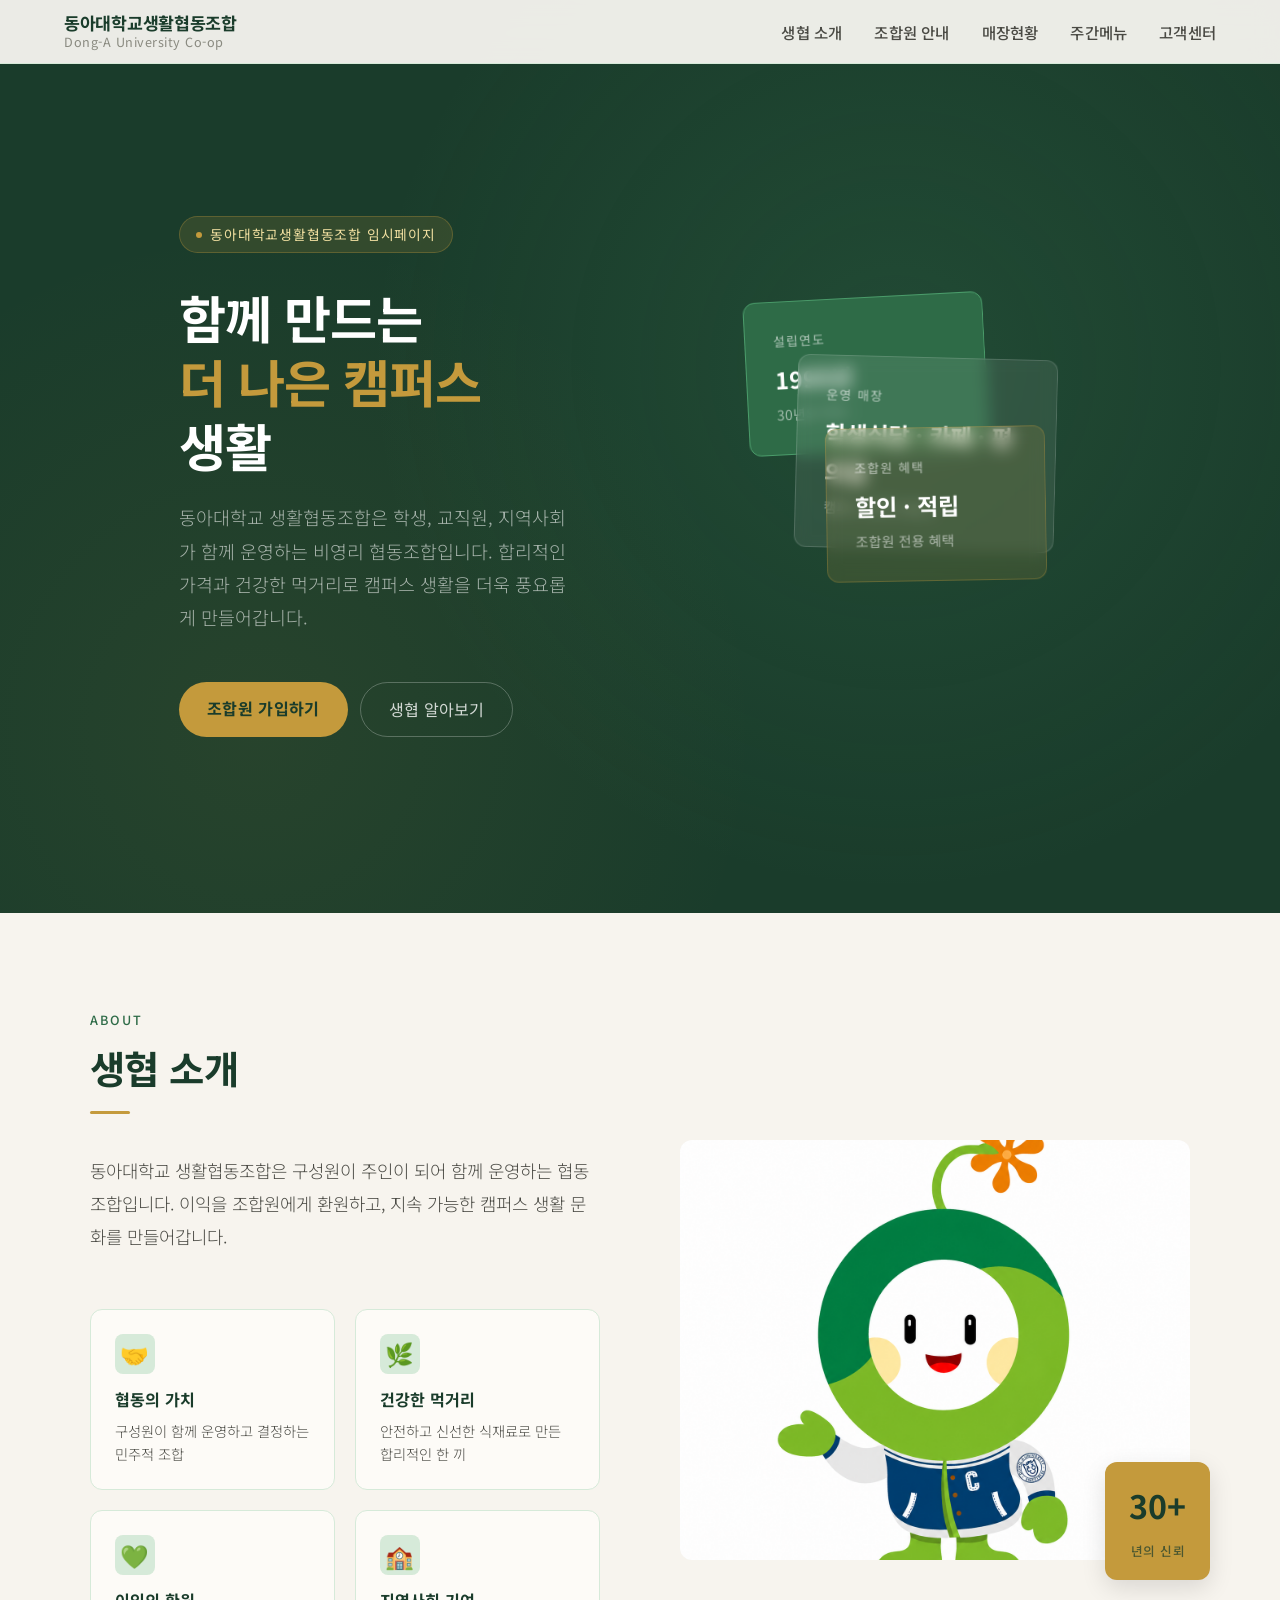
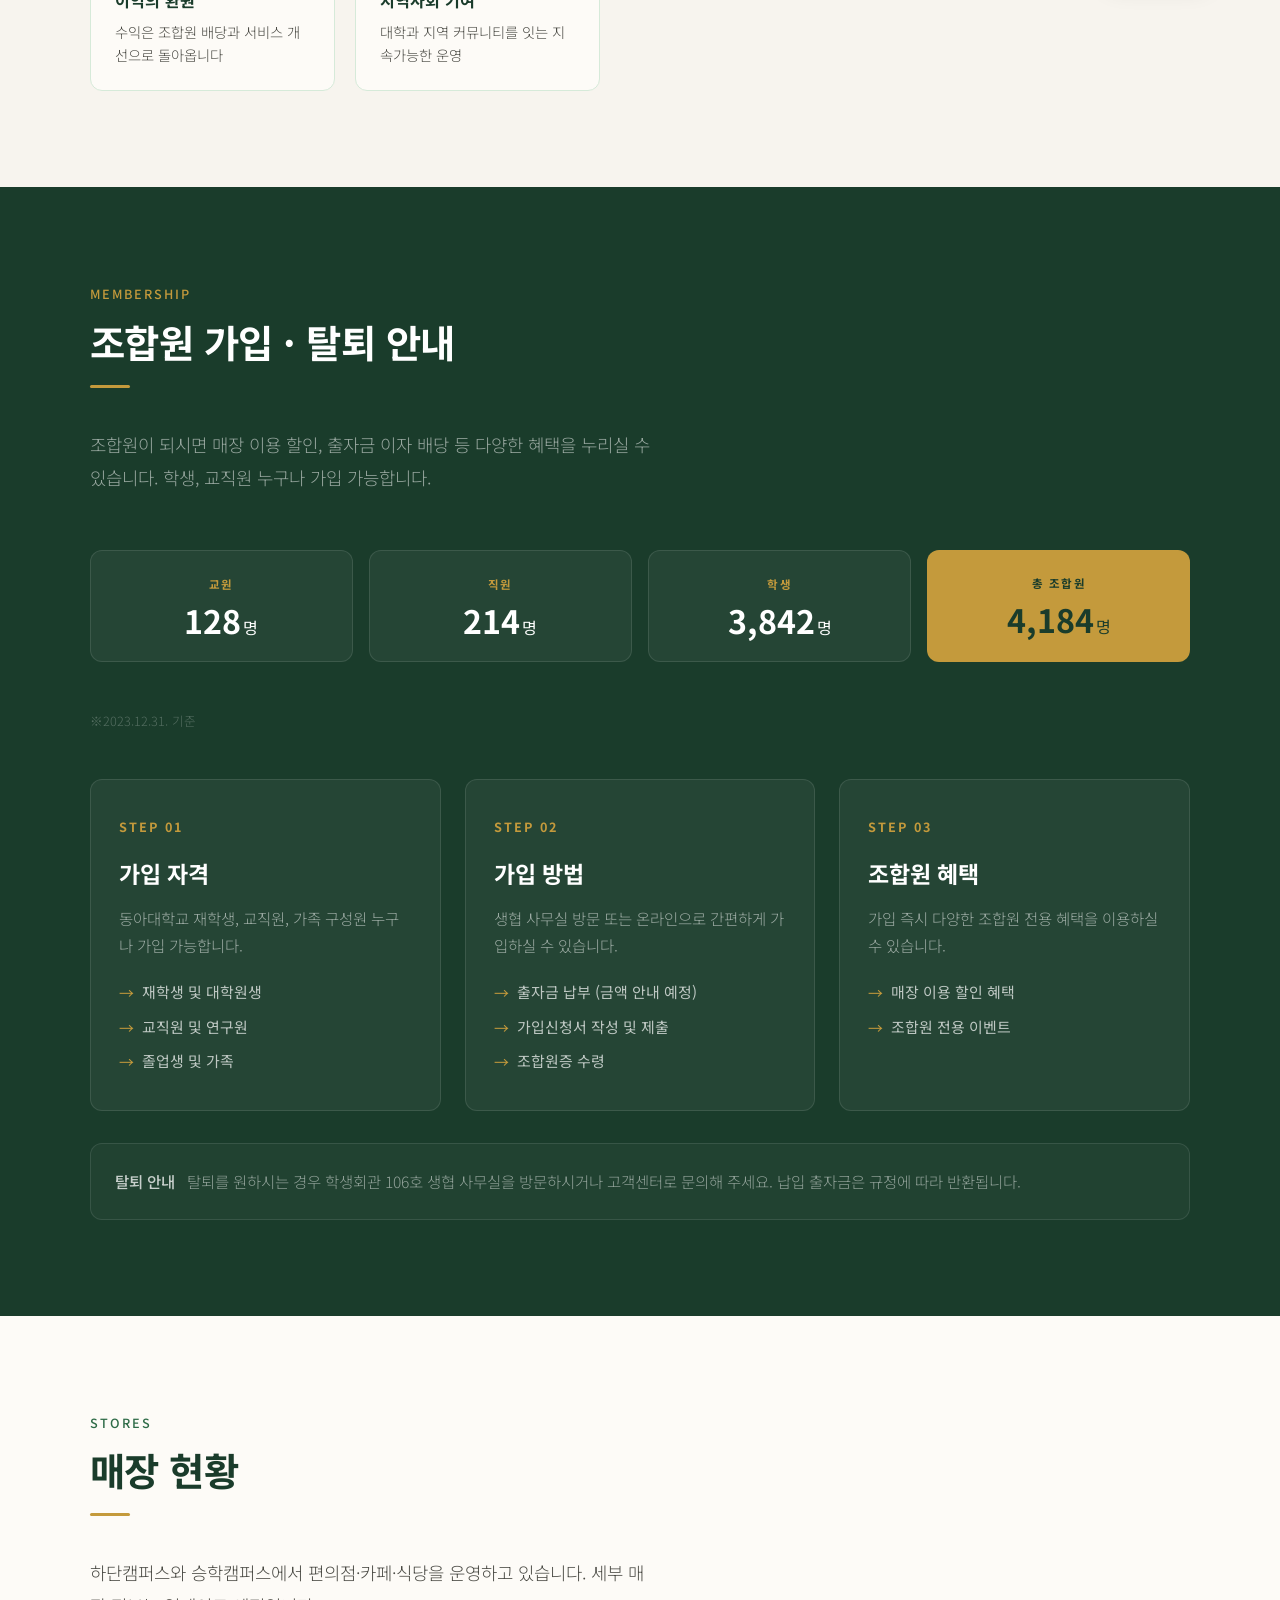
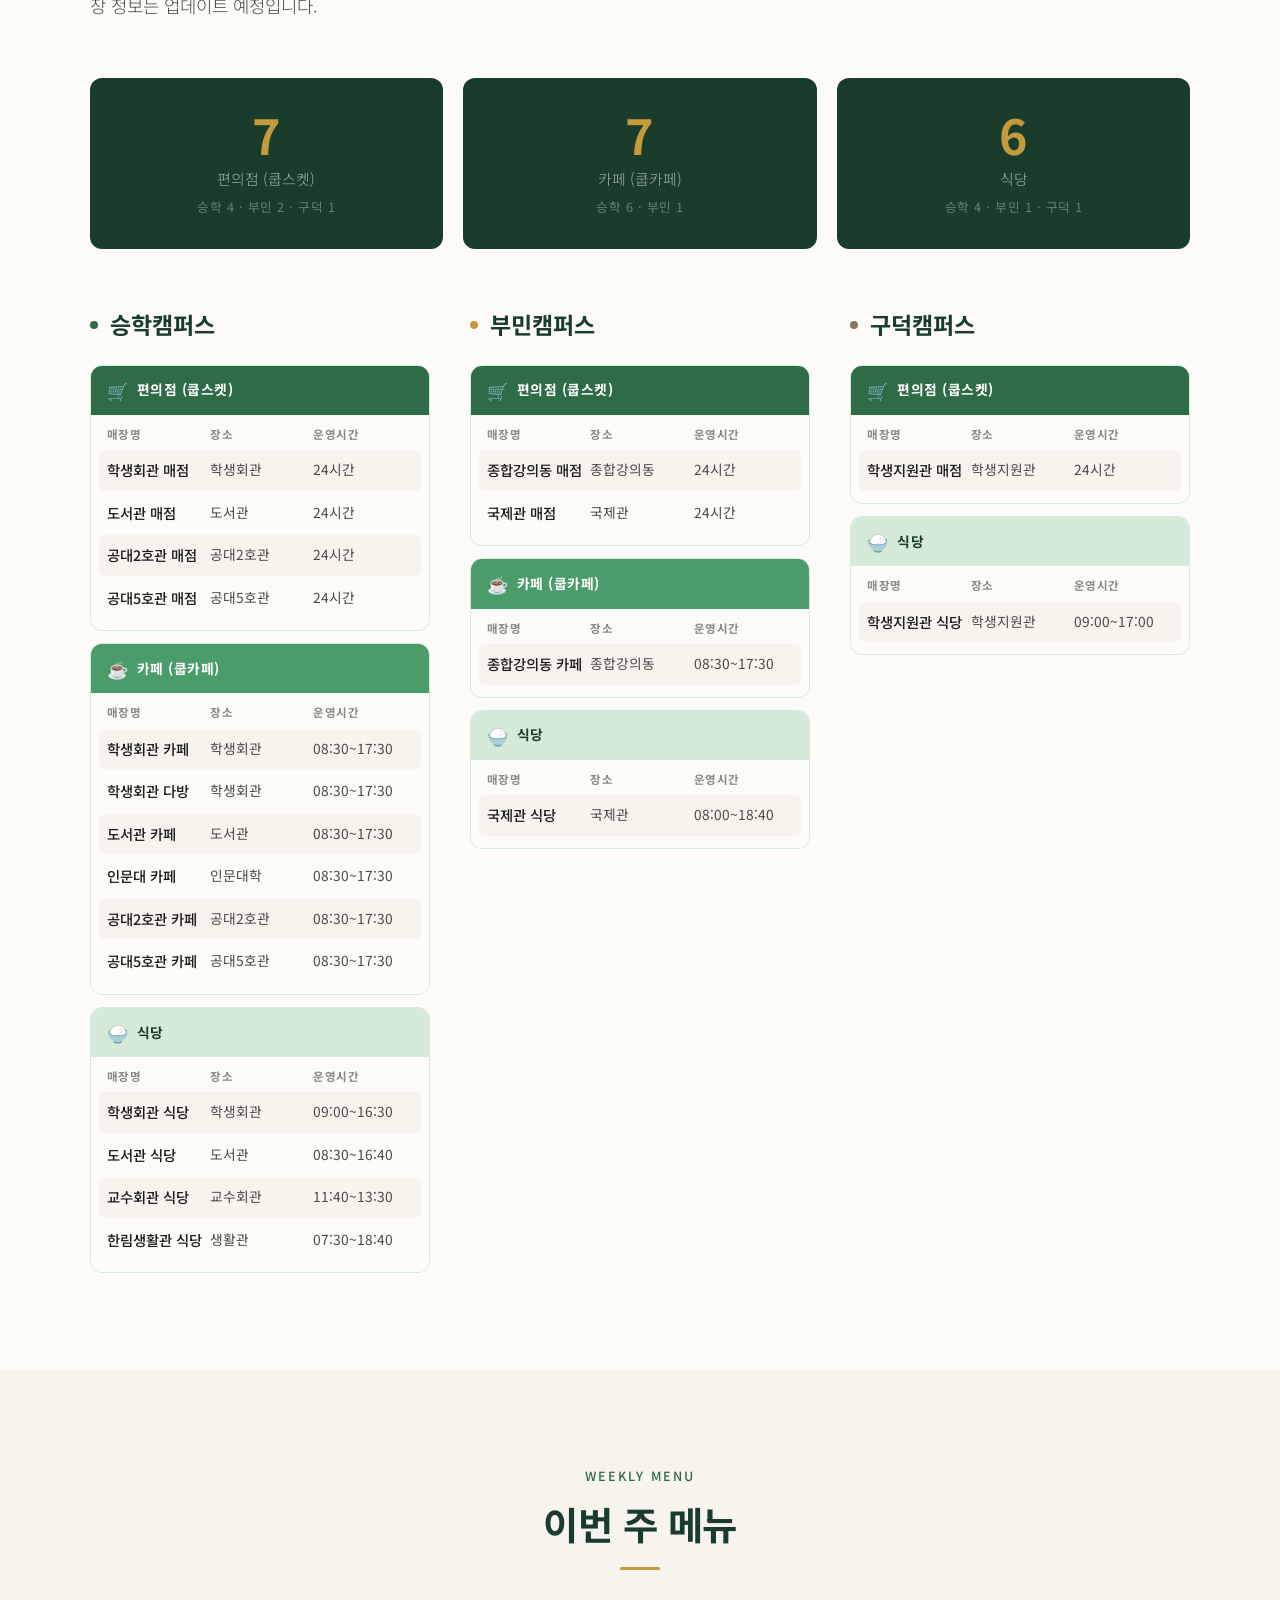
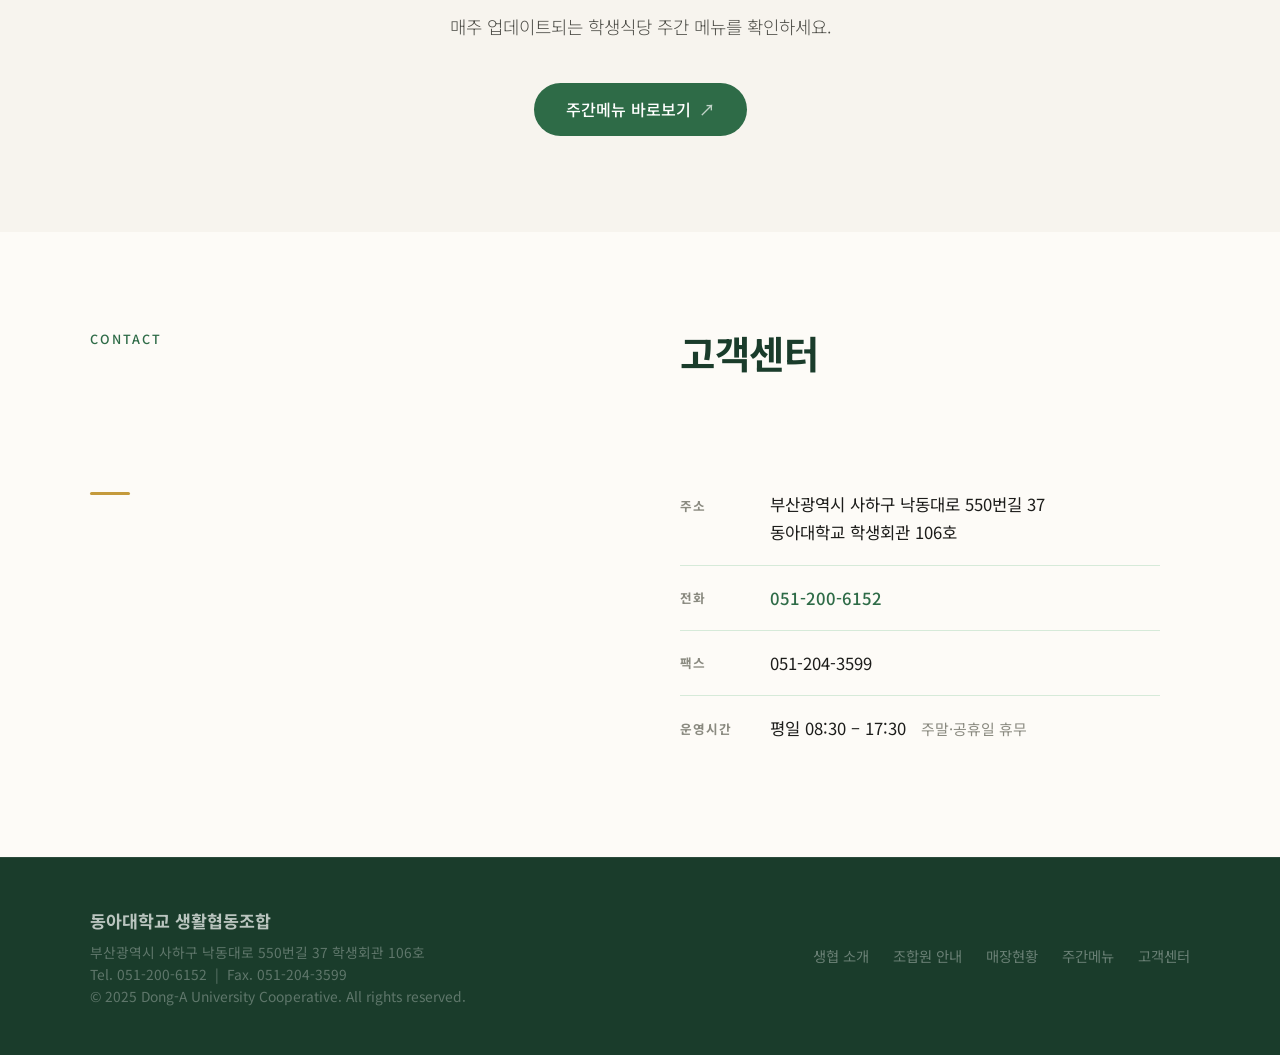
==== commit 4f93d661: "반응형 수정" ====
--- a/donga/index.html
+++ b/donga/index.html
@@ -16,6 +16,9 @@
         동아대학교생활협동조합
         <span>Dong-A University Co-op</span>
   </div>
+  <button class="nav-toggle" aria-label="메뉴 열기" aria-expanded="false">
+        <span></span><span></span><span></span>
+  </button>
   <ul class="nav-links">
       <li><a href="#intro">생협 소개</a></li>
       <li><a href="#membership">조합원 안내</a></li>
@@ -91,10 +94,7 @@
             </div>
       </div>
       <div class="intro-image-block">
-            <div class="intro-img-placeholder">
-                  <div class="img-icon">🏛️</div>
-                  <span>캠퍼스 생협 이미지</span>
-            </div>
+            <img class="intro-img" src="bg_01.png" alt="동아대학교 생활협동조합 캠퍼스" />
             <div class="intro-stat-pill">
                   <span class="stat-num">30+</span>
                   <span class="stat-label">년의 신뢰</span>
@@ -156,8 +156,6 @@
             <div class="mem-desc">가입 즉시 다양한 조합원 전용 혜택을 이용하실 수 있습니다.</div>
             <ul class="mem-list">
                   <li>매장 이용 할인 혜택</li>
-                  <li>출자금 이자 배당</li>
-                  <li>잉여금 이용고배당</li>
                   <li>조합원 전용 이벤트</li>
             </ul>
       </div>
@@ -504,5 +502,28 @@
             <a href="#contact">고객센터</a>
       </div>
 </footer>
+<script>
+  (function () {
+    var toggle = document.querySelector('.nav-toggle');
+    var links = document.querySelector('.nav-links');
+    if (!toggle || !links) return;
+    function closeMenu() {
+      links.classList.remove('open');
+      toggle.classList.remove('open');
+      toggle.setAttribute('aria-expanded', 'false');
+      toggle.setAttribute('aria-label', '메뉴 열기');
+    }
+    toggle.addEventListener('click', function () {
+      var isOpen = links.classList.toggle('open');
+      toggle.classList.toggle('open', isOpen);
+      toggle.setAttribute('aria-expanded', isOpen ? 'true' : 'false');
+      toggle.setAttribute('aria-label', isOpen ? '메뉴 닫기' : '메뉴 열기');
+    });
+    // 메뉴 항목 클릭 시 자동으로 닫기
+    links.querySelectorAll('a').forEach(function (a) {
+      a.addEventListener('click', closeMenu);
+    });
+  })();
+</script>
 </body>
 </html>
--- a/donga/style.css
+++ b/donga/style.css
@@ -16,7 +16,9 @@
     --radius-lg: 12px;
   }
 
-  html { scroll-behavior: smooth; }
+  /* 전체 폰트 크기 기준: 105% = 기본 16px 대비 5% 확대.
+     이 값만 바꾸면 사이트 전체 폰트가 비례해서 조정됩니다 (예: 110% = 10% 확대) */
+  html { scroll-behavior: smooth; font-size: 115%; }
 
   body {
     font-family: 'Noto Sans KR', sans-serif;
@@ -43,7 +45,7 @@
 
   .nav-logo {
     font-family: 'Noto Sans KR', sans-serif;
-    font-size: 15px;
+    font-size: 0.9375rem;
     font-weight: 700;
     color: var(--green-dark);
     letter-spacing: -0.3px;
@@ -52,7 +54,7 @@
 
   .nav-logo span {
     display: block;
-    font-size: 11px;
+    font-size: 0.6875rem;
     font-weight: 400;
     color: var(--text-light);
     letter-spacing: 0.5px;
@@ -65,7 +67,7 @@
   }
 
   .nav-links a {
-    font-size: 13.5px;
+    font-size: 0.8438rem;
     font-weight: 500;
     color: var(--text-mid);
     text-decoration: none;
@@ -74,6 +76,34 @@
   }
 
   .nav-links a:hover { color: var(--green-mid); }
+
+  /* 햄버거 버튼 - 데스크탑에서는 숨김 */
+  .nav-toggle {
+    display: none;
+    flex-direction: column;
+    justify-content: center;
+    gap: 5px;
+    width: 40px;
+    height: 40px;
+    padding: 0;
+    background: none;
+    border: none;
+    cursor: pointer;
+  }
+
+  .nav-toggle span {
+    display: block;
+    width: 22px;
+    height: 2px;
+    background: var(--green-dark);
+    border-radius: 2px;
+    transition: transform 0.25s, opacity 0.2s;
+  }
+
+  /* 열림 상태: 위/아래 막대는 X자로, 가운데는 사라짐 */
+  .nav-toggle.open span:nth-child(1) { transform: translateY(7px) rotate(45deg); }
+  .nav-toggle.open span:nth-child(2) { opacity: 0; }
+  .nav-toggle.open span:nth-child(3) { transform: translateY(-7px) rotate(-45deg); }
 
   /* HERO */
   .hero {
@@ -110,7 +140,7 @@
     border: 1px solid rgba(196,154,60,0.3);
     border-radius: 100px;
     padding: 6px 16px;
-    font-size: 12px;
+    font-size: 0.75rem;
     color: var(--gold-light);
     letter-spacing: 0.8px;
     margin-bottom: 32px;
@@ -127,7 +157,7 @@
 
   .hero-title {
     font-family: 'Noto Sans KR', sans-serif;
-    font-size: clamp(36px, 4vw, 56px);
+    font-size: clamp(2.25rem, 4vw, 3.5rem);
     font-weight: 700;
     color: #fff;
     line-height: 1.25;
@@ -141,7 +171,7 @@
   }
 
   .hero-desc {
-    font-size: 16px;
+    font-size: 1rem;
     color: rgba(255,255,255,0.6);
     max-width: 420px;
     margin-bottom: 48px;
@@ -160,7 +190,7 @@
     color: var(--green-dark);
     padding: 13px 28px;
     border-radius: 100px;
-    font-size: 14px;
+    font-size: 0.875rem;
     font-weight: 700;
     text-decoration: none;
     letter-spacing: 0.3px;
@@ -178,7 +208,7 @@
     color: rgba(255,255,255,0.8);
     padding: 13px 28px;
     border-radius: 100px;
-    font-size: 14px;
+    font-size: 0.875rem;
     font-weight: 400;
     text-decoration: none;
     transition: border-color 0.2s, color 0.2s;
@@ -240,7 +270,7 @@
   }
 
   .hero-card-label {
-    font-size: 11px;
+    font-size: 0.6875rem;
     font-weight: 500;
     letter-spacing: 1px;
     text-transform: uppercase;
@@ -250,13 +280,13 @@
 
   .hero-card-value {
     font-family: 'Noto Sans KR', sans-serif;
-    font-size: 20px;
+    font-size: 1.25rem;
     font-weight: 700;
     color: #fff;
   }
 
   .hero-card-sub {
-    font-size: 12px;
+    font-size: 0.75rem;
     color: rgba(255,255,255,0.55);
     margin-top: 4px;
   }
@@ -267,7 +297,7 @@
   }
 
   .section-label {
-    font-size: 11px;
+    font-size: 0.6875rem;
     font-weight: 500;
     letter-spacing: 2px;
     text-transform: uppercase;
@@ -277,7 +307,7 @@
 
   .section-title {
     font-family: 'Noto Sans KR', sans-serif;
-    font-size: clamp(28px, 3vw, 42px);
+    font-size: clamp(1.75rem, 3vw, 2.625rem);
     font-weight: 700;
     color: var(--green-dark);
     line-height: 1.25;
@@ -286,7 +316,7 @@
   }
 
   .section-desc {
-    font-size: 15.5px;
+    font-size: 0.9688rem;
     color: var(--text-mid);
     max-width: 560px;
     line-height: 1.85;
@@ -333,19 +363,19 @@
     display: flex;
     align-items: center;
     justify-content: center;
-    font-size: 20px;
+    font-size: 1.25rem;
     margin-bottom: 12px;
   }
 
   .value-title {
-    font-size: 14px;
+    font-size: 0.875rem;
     font-weight: 700;
     color: var(--green-dark);
     margin-bottom: 6px;
   }
 
   .value-desc {
-    font-size: 12.5px;
+    font-size: 0.7812rem;
     color: var(--text-mid);
     line-height: 1.6;
     font-weight: 300;
@@ -355,43 +385,14 @@
     position: relative;
   }
 
-  .intro-img-placeholder {
+  .intro-img {
+    display: block;
+    width: 100%;
+    height: 420px;
+    object-fit: cover;
+    border-radius: var(--radius-lg);
+    /* 이미지가 아직 없을 때 보이는 배경 (src 채우면 가려짐) */
     background: linear-gradient(135deg, var(--green-mid) 0%, var(--green-dark) 100%);
-    border-radius: var(--radius-lg);
-    height: 420px;
-    display: flex;
-    flex-direction: column;
-    align-items: center;
-    justify-content: center;
-    color: rgba(255,255,255,0.4);
-    font-size: 13px;
-    letter-spacing: 1px;
-    position: relative;
-    overflow: hidden;
-  }
-
-  .intro-img-placeholder::before {
-    content: '';
-    position: absolute;
-    top: -60px; right: -60px;
-    width: 200px; height: 200px;
-    border-radius: 50%;
-    background: rgba(255,255,255,0.04);
-  }
-
-  .intro-img-placeholder::after {
-    content: '';
-    position: absolute;
-    bottom: -40px; left: -40px;
-    width: 160px; height: 160px;
-    border-radius: 50%;
-    background: rgba(196,154,60,0.08);
-  }
-
-  .img-icon {
-    font-size: 48px;
-    margin-bottom: 12px;
-    opacity: 0.5;
   }
 
   .intro-stat-pill {
@@ -409,12 +410,12 @@
 
   .stat-num {
     font-family: 'Noto Sans KR', sans-serif;
-    font-size: 28px;
+    font-size: 1.75rem;
     display: block;
   }
 
   .stat-label {
-    font-size: 11px;
+    font-size: 0.6875rem;
     font-weight: 500;
     letter-spacing: 0.5px;
     opacity: 0.7;
@@ -446,7 +447,7 @@
   .mem-card:hover { background: rgba(255,255,255,0.08); }
 
   .mem-step {
-    font-size: 11px;
+    font-size: 0.6875rem;
     font-weight: 700;
     letter-spacing: 2px;
     color: var(--gold);
@@ -455,14 +456,14 @@
 
   .mem-title {
     font-family: 'Noto Sans KR', sans-serif;
-    font-size: 20px;
+    font-size: 1.25rem;
     font-weight: 700;
     color: #fff;
     margin-bottom: 12px;
   }
 
   .mem-desc {
-    font-size: 13.5px;
+    font-size: 0.8438rem;
     color: rgba(255,255,255,0.55);
     line-height: 1.75;
     font-weight: 300;
@@ -477,7 +478,7 @@
   }
 
   .mem-list li {
-    font-size: 13px;
+    font-size: 0.8125rem;
     color: rgba(255,255,255,0.7);
     display: flex;
     align-items: flex-start;
@@ -520,7 +521,7 @@
     color: white;
     padding: 13px 32px;
     border-radius: 100px;
-    font-size: 14px;
+    font-size: 0.875rem;
     font-weight: 500;
     text-decoration: none;
     display: inline-flex;
@@ -532,7 +533,7 @@
   .btn-green:hover { background: var(--green-dark); }
 
   .external-icon {
-    font-size: 14px;
+    font-size: 0.875rem;
     opacity: 0.7;
   }
 
@@ -558,14 +559,14 @@
 
   .footer-logo {
     font-family: 'Noto Sans KR', sans-serif;
-    font-size: 15px;
+    font-size: 0.9375rem;
     font-weight: 700;
     color: rgba(255,255,255,0.7);
     margin-bottom: 6px;
   }
 
   .footer-copy {
-    font-size: 12px;
+    font-size: 0.75rem;
     color: rgba(255,255,255,0.3);
     line-height: 1.6;
   }
@@ -578,7 +579,7 @@
   .footer-links a {
     color: rgba(255,255,255,0.35);
     text-decoration: none;
-    font-size: 12.5px;
+    font-size: 0.7812rem;
     transition: color 0.2s;
   }
 
@@ -590,9 +591,38 @@
     #intro { grid-template-columns: 1fr; }
     .intro-values { grid-template-columns: 1fr 1fr; }
     .membership-grid { grid-template-columns: 1fr; }
-    .nav-links { gap: 16px; }
-    .nav-links li:nth-child(n+4) { display: none; }
     footer { flex-direction: column; gap: 24px; text-align: center; }
+
+    /* 햄버거 버튼 표시 */
+    .nav-toggle { display: flex; }
+
+    /* 메뉴: 기본은 닫힘 (헤더 아래로 펼쳐지는 드롭다운) */
+    .nav-links {
+      position: absolute;
+      top: 64px;
+      left: 0;
+      right: 0;
+      flex-direction: column;
+      gap: 0;
+      background: rgba(253, 251, 247, 0.98);
+      backdrop-filter: blur(12px);
+      border-bottom: 1px solid var(--green-pale);
+      padding: 8px 5vw 16px;
+      display: none;
+    }
+
+    .nav-links.open { display: flex; }
+
+    .nav-links li { width: 100%; }
+
+    .nav-links a {
+      display: block;
+      padding: 14px 0;
+      font-size: 0.9375rem;
+      border-bottom: 1px solid var(--green-pale);
+    }
+
+    .nav-links li:last-child a { border-bottom: none; }
   }
 
 /* Extracted inline styles */
@@ -605,23 +635,23 @@
 
 .u-style-004 { background: rgba(255,255,255,0.05); border: 1px solid rgba(255,255,255,0.1); border-radius: var(--radius-lg); padding: 24px 20px; text-align: center; }
 
-.u-style-005 { font-size: 10px; font-weight: 700; letter-spacing: 1.5px; color: var(--gold); text-transform: uppercase; margin-bottom: 10px; }
-
-.u-style-006 { font-family: 'Noto Sans KR', sans-serif; font-size: 28px; font-weight: 700; color: #fff; line-height: 1; }
-
-.u-style-007 { font-size: 14px; font-weight: 400; margin-left: 2px; }
+.u-style-005 { font-size: 0.625rem; font-weight: 700; letter-spacing: 1.5px; color: var(--gold); text-transform: uppercase; margin-bottom: 10px; }
+
+.u-style-006 { font-family: 'Noto Sans KR', sans-serif; font-size: 1.75rem; font-weight: 700; color: #fff; line-height: 1; }
+
+.u-style-007 { font-size: 0.875rem; font-weight: 400; margin-left: 2px; }
 
 .u-style-008 { background: var(--gold); border-radius: var(--radius-lg); padding: 24px 20px; text-align: center; }
 
-.u-style-009 { font-size: 10px; font-weight: 700; letter-spacing: 1.5px; color: var(--green-dark); text-transform: uppercase; margin-bottom: 10px; }
-
-.u-style-010 { font-family: 'Noto Sans KR', sans-serif; font-size: 28px; font-weight: 700; color: var(--green-dark); line-height: 1; }
-
-.u-style-011 { font-size: 11px; color: rgba(255,255,255,0.25); margin-bottom: 48px; font-weight: 300; }
+.u-style-009 { font-size: 0.625rem; font-weight: 700; letter-spacing: 1.5px; color: var(--green-dark); text-transform: uppercase; margin-bottom: 10px; }
+
+.u-style-010 { font-family: 'Noto Sans KR', sans-serif; font-size: 1.75rem; font-weight: 700; color: var(--green-dark); line-height: 1; }
+
+.u-style-011 { font-size: 0.6875rem; color: rgba(255,255,255,0.25); margin-bottom: 48px; font-weight: 300; }
 
 .u-style-012 { margin-top: 32px; padding: 24px; border: 1px solid rgba(255,255,255,0.1); border-radius: var(--radius-lg); background: rgba(255,255,255,0.03); }
 
-.u-style-013 { font-size: 13.5px; color: rgba(255,255,255,0.5); font-weight: 300; }
+.u-style-013 { font-size: 0.8438rem; color: rgba(255,255,255,0.5); font-weight: 300; }
 
 .u-style-014 { color: rgba(255,255,255,0.75); font-weight: 500; }
 
@@ -629,11 +659,11 @@
 
 .u-style-016 { background: var(--green-dark); border-radius: var(--radius-lg); padding: 32px 28px; text-align: center; }
 
-.u-style-017 { font-family: 'Noto Sans KR', sans-serif; font-size: 42px; font-weight: 700; color: var(--gold); line-height: 1; }
-
-.u-style-018 { font-size: 13px; color: rgba(255,255,255,0.6); margin-top: 8px; font-weight: 300; }
-
-.u-style-019 { font-size: 11px; color: rgba(255,255,255,0.35); margin-top: 4px; letter-spacing: 0.5px; }
+.u-style-017 { font-family: 'Noto Sans KR', sans-serif; font-size: 2.625rem; font-weight: 700; color: var(--gold); line-height: 1; }
+
+.u-style-018 { font-size: 0.8125rem; color: rgba(255,255,255,0.6); margin-top: 8px; font-weight: 300; }
+
+.u-style-019 { font-size: 0.6875rem; color: rgba(255,255,255,0.35); margin-top: 4px; letter-spacing: 0.5px; }
 
 .u-style-020 { display: grid; grid-template-columns: 1fr 1fr 1fr; gap: 40px; align-items: start; }
 
@@ -642,9 +672,15 @@
   .stores-campus-grid.u-style-020 { grid-template-columns: 1fr 1fr; }
 }
 
-/* 매장현황 캠퍼스 배치 - 모바일: 1열 */
+/* 모바일: 1열 스택 */
 @media (max-width: 600px) {
   .stores-campus-grid.u-style-020 { grid-template-columns: 1fr; }
+  /* 조합원 현황 통계 (교원/직원/학생/총 조합원) */
+  .u-style-003 { grid-template-columns: 1fr; }
+  /* 매장현황 요약 통계 (편의점/카페/식당) */
+  .u-style-015 { grid-template-columns: 1fr; }
+  /* 고객센터 */
+  #contact { grid-template-columns: 1fr; gap: 40px; }
 }
 
 .u-style-021 { display: flex; align-items: center; gap: 12px; margin-bottom: 20px; }
@@ -655,7 +691,7 @@
 .marker-gold  { background: var(--gold); }
 .marker-brown { background: #8b7355; }
 
-.u-style-023 { font-family: 'Noto Sans KR', sans-serif; font-size: 20px; font-weight: 700; color: var(--green-dark); }
+.u-style-023 { font-family: 'Noto Sans KR', sans-serif; font-size: 1.25rem; font-weight: 700; color: var(--green-dark); }
 
 .u-style-024 { display: flex; flex-direction: column; gap: 12px; }
 
@@ -672,15 +708,15 @@
 .store-header-cafe .u-style-028 { color: #fff; }
 .store-header-rest .u-style-028 { color: var(--green-dark); }
 
-.u-style-027 { font-size: 15px; }
-
-.u-style-028 { font-size: 12px; font-weight: 700; color: var(--green-dark); letter-spacing: 0.5px; }
+.u-style-027 { font-size: 0.9375rem; }
+
+.u-style-028 { font-size: 0.75rem; font-weight: 700; color: var(--green-dark); letter-spacing: 0.5px; }
 
 .u-style-029 { background: var(--warm-white); }
 
 .u-style-030 { display: grid; grid-template-columns: 1fr 1fr 1fr; padding: 10px 16px 6px; gap: 4px; }
 
-.u-style-031 { font-size: 10px; font-weight: 700; letter-spacing: 0.5px; color: var(--text-light); }
+.u-style-031 { font-size: 0.625rem; font-weight: 700; letter-spacing: 0.5px; color: var(--text-light); }
 
 .u-style-032 { padding: 0 8px 12px; display: flex; flex-direction: column; gap: 2px; }
 
@@ -688,9 +724,9 @@
 .store-row { display: grid; grid-template-columns: 1fr 1fr 1fr; padding: 8px; border-radius: 6px; gap: 4px; }
 .store-row-shaded { background: var(--cream); }
 
-.u-style-034 { font-size: 12.5px; color: var(--text-dark); font-weight: 500; }
-
-.u-style-035 { font-size: 12px; color: var(--text-mid); }
+.u-style-034 { font-size: 0.7812rem; color: var(--text-dark); font-weight: 500; }
+
+.u-style-035 { font-size: 0.75rem; color: var(--text-mid); }
 
 .u-style-038 { text-align: center; background: var(--cream); }
 
@@ -711,12 +747,12 @@
 .contact-row-baseline { align-items: baseline; }
 .contact-row-last { border-bottom: none; }
 
-.u-style-046 { font-size: 11px; font-weight: 700; letter-spacing: 1px; color: var(--text-light); min-width: 90px; text-transform: uppercase; }
-
-.u-style-047 { font-size: 14.5px; color: var(--text-dark); line-height: 1.7; }
-
-.u-style-049 { font-size: 14.5px; color: var(--green-mid); text-decoration: none; font-weight: 500; }
-
-.u-style-050 { font-size: 14.5px; color: var(--text-dark); }
-
-.u-style-052 { font-size: 13px; color: var(--text-light); margin-left: 10px; }
+.u-style-046 { font-size: 0.6875rem; font-weight: 700; letter-spacing: 1px; color: var(--text-light); min-width: 90px; text-transform: uppercase; }
+
+.u-style-047 { font-size: 0.9062rem; color: var(--text-dark); line-height: 1.7; }
+
+.u-style-049 { font-size: 0.9062rem; color: var(--green-mid); text-decoration: none; font-weight: 500; }
+
+.u-style-050 { font-size: 0.9062rem; color: var(--text-dark); }
+
+.u-style-052 { font-size: 0.8125rem; color: var(--text-light); margin-left: 10px; }
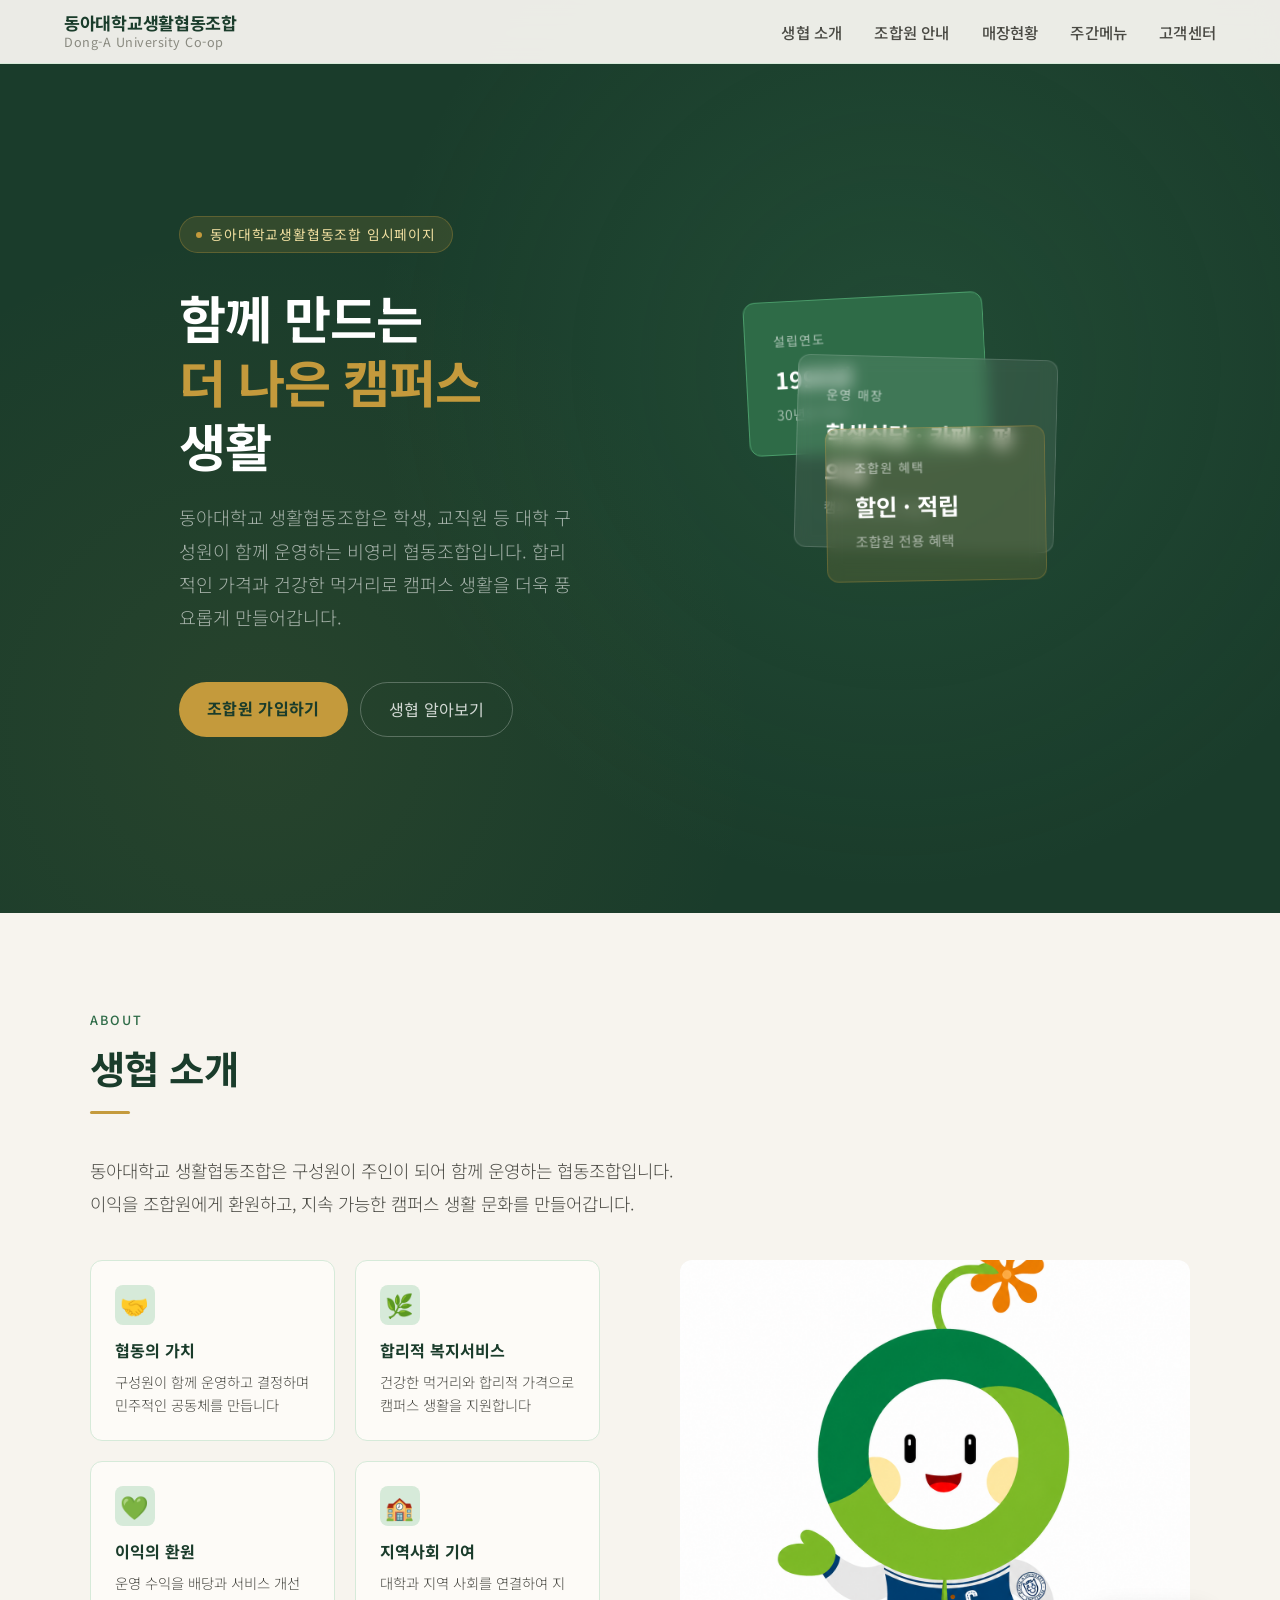
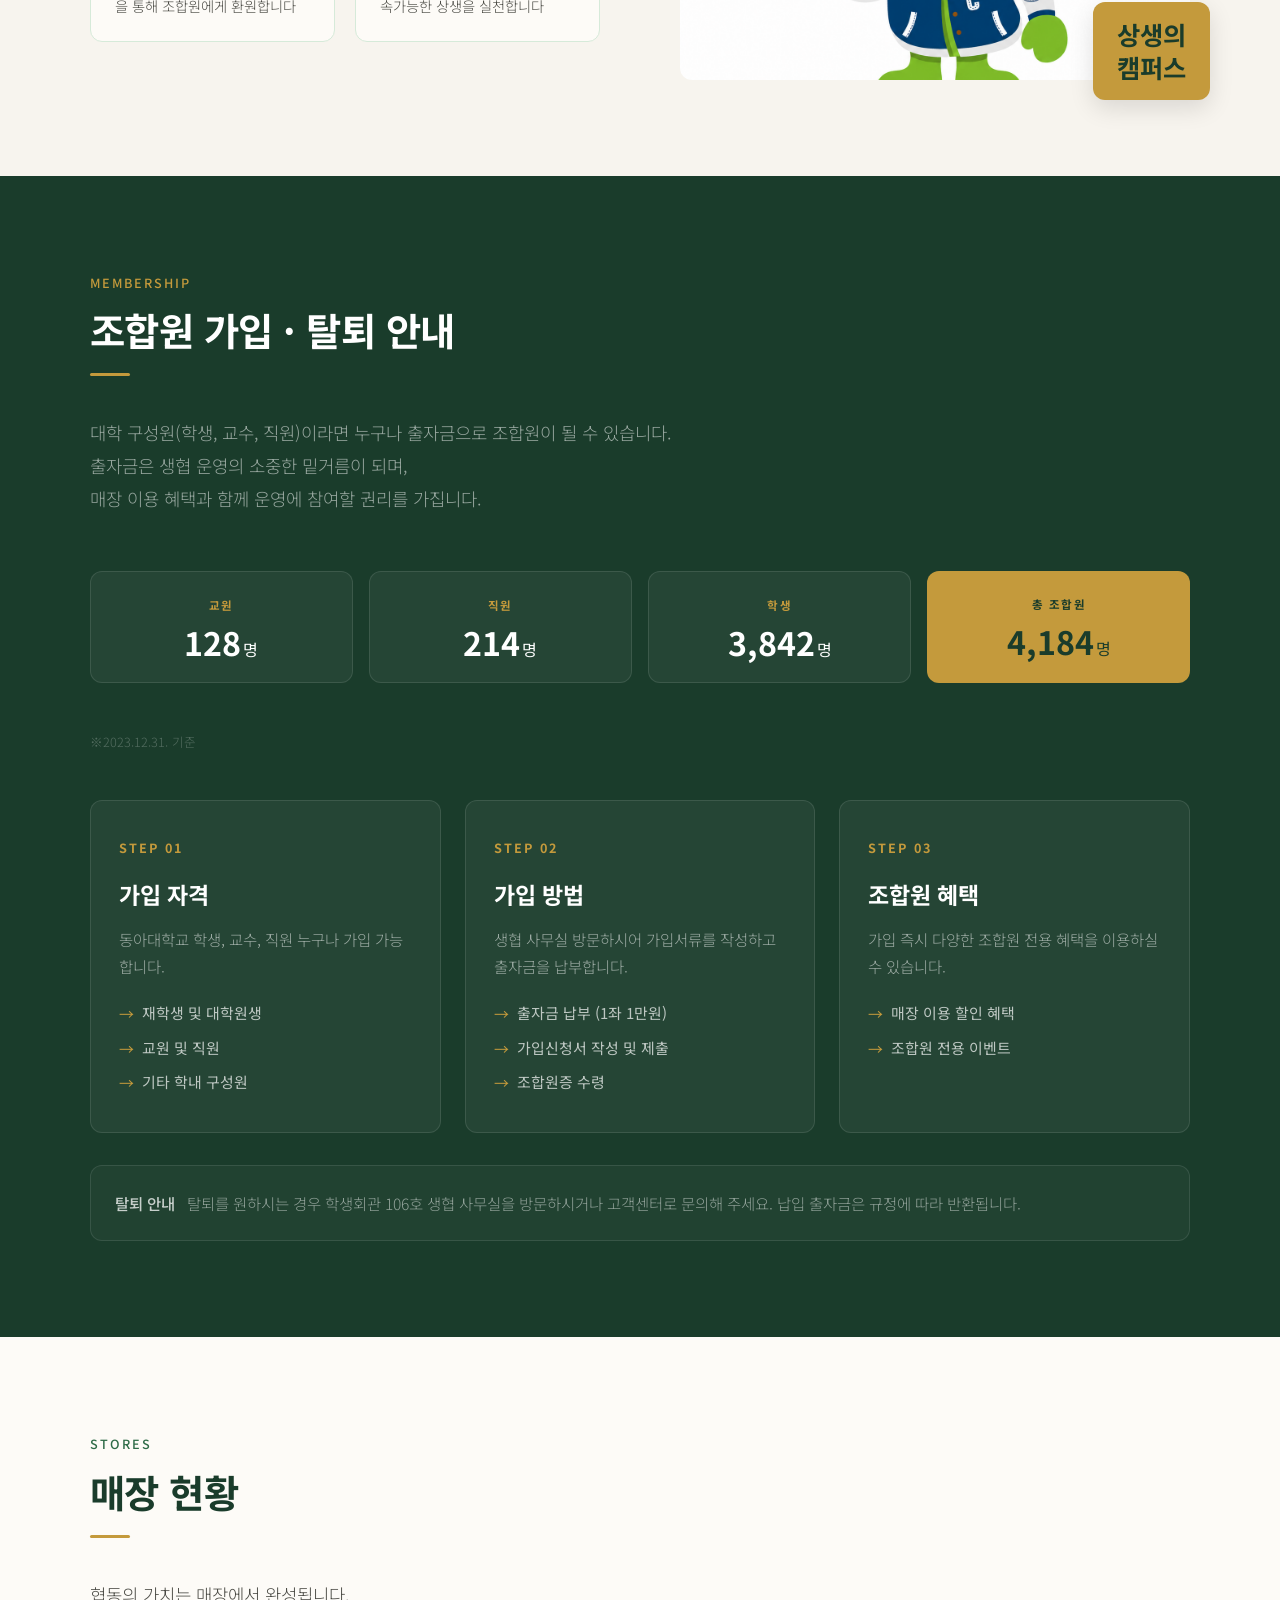
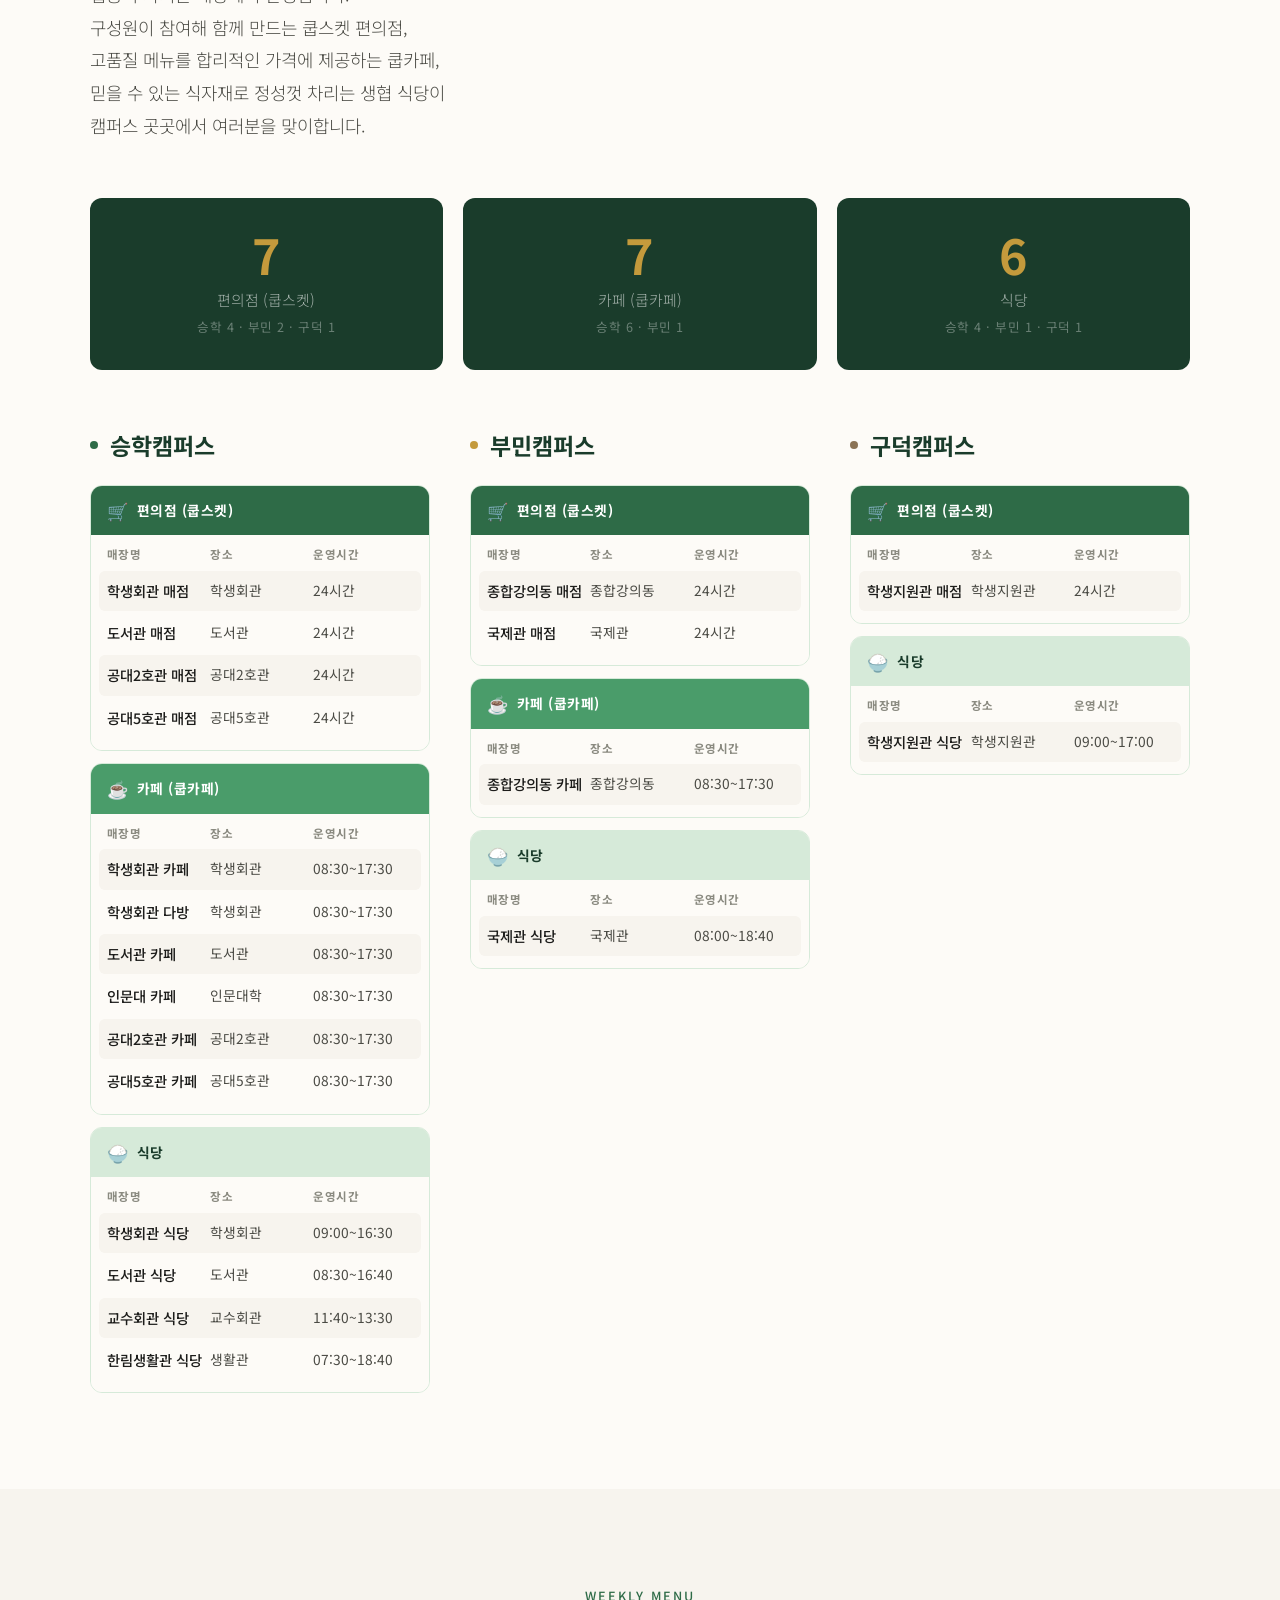
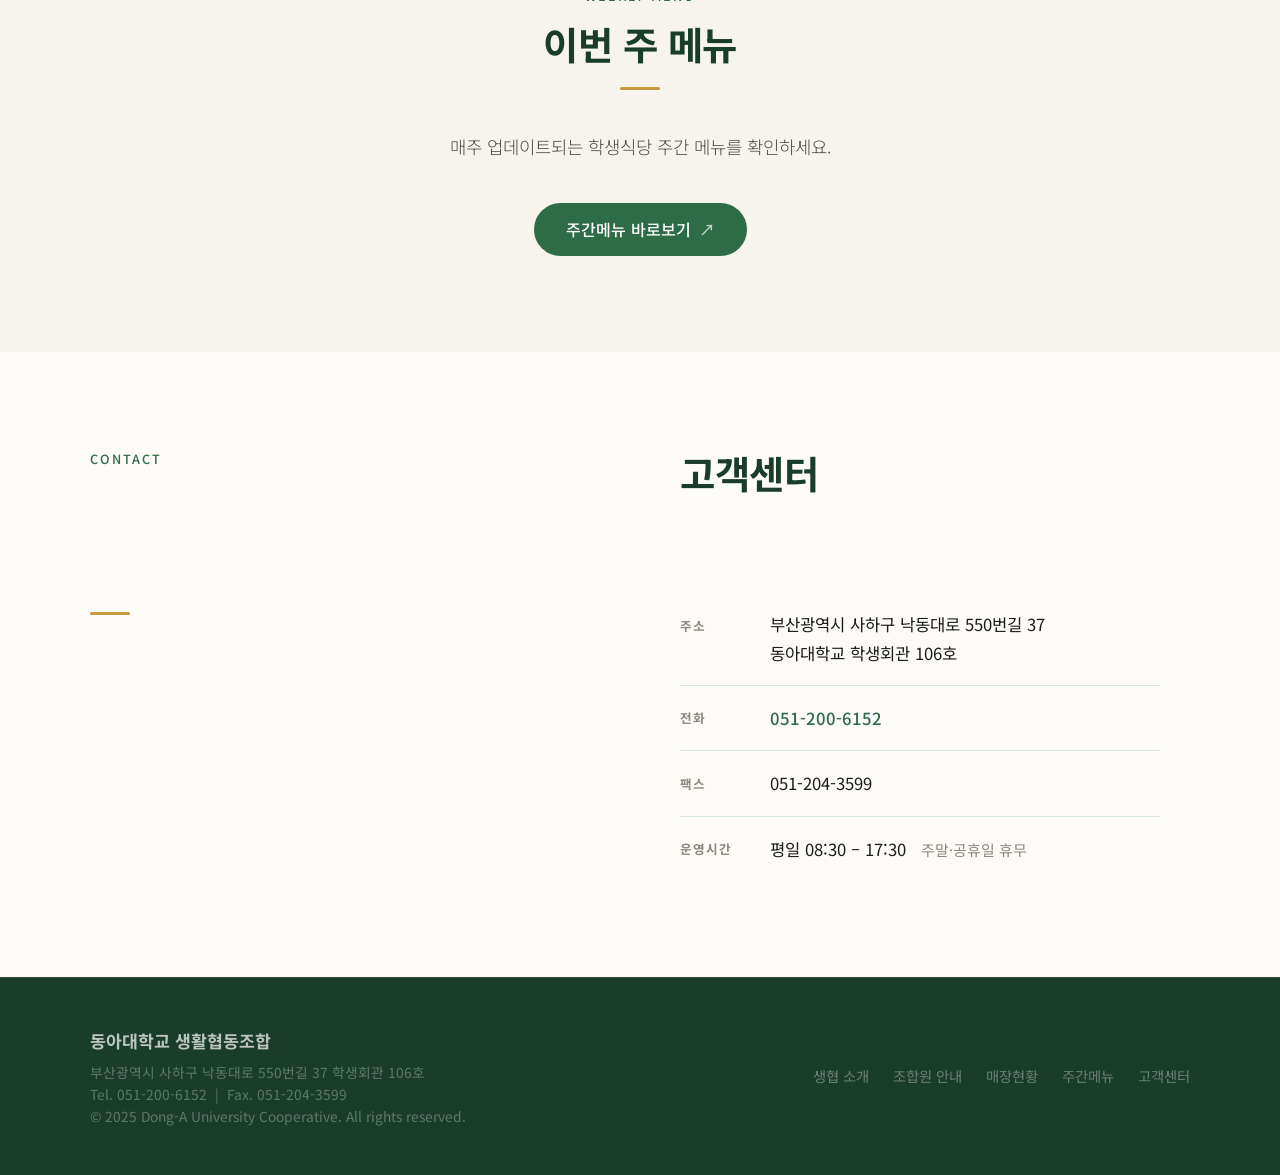
==== commit 0d55b86f: "css수정" ====
--- a/donga/index.html
+++ b/donga/index.html
@@ -34,7 +34,7 @@
             <div class="hero-badge">동아대학교생활협동조합 임시페이지</div>
             <h1 class="hero-title">함께 만드는<br/><em>더 나은 캠퍼스</em><br/>생활</h1>
             <p class="hero-desc">
-                  동아대학교 생활협동조합은 학생, 교직원, 지역사회가 함께 운영하는 비영리 협동조합입니다. 합리적인 가격과 건강한 먹거리로 캠퍼스 생활을 더욱 풍요롭게 만들어갑니다.
+                  동아대학교 생활협동조합은 학생, 교직원 등 대학 구성원이 함께 운영하는 비영리 협동조합입니다. 합리적인 가격과 건강한 먹거리로 캠퍼스 생활을 더욱 풍요롭게 만들어갑니다.
             </p>
             <div class="hero-cta-group">
                   <a class="btn-primary" href="#membership">조합원 가입하기</a>
@@ -63,41 +63,44 @@
 </section>
 <!-- INTRO -->
 <section id="intro">
-      <div>
+      <div class="intro-header">
             <p class="section-label">About</p>
             <h2 class="section-title">생협 소개</h2>
             <div class="divider"></div>
             <p class="section-desc">
-                  동아대학교 생활협동조합은 구성원이 주인이 되어 함께 운영하는 협동조합입니다. 이익을 조합원에게 환원하고, 지속 가능한 캠퍼스 생활 문화를 만들어갑니다.
+                  동아대학교 생활협동조합은 구성원이 주인이 되어 함께 운영하는 협동조합입니다.<br>
+                  이익을 조합원에게 환원하고, 지속 가능한 캠퍼스 생활 문화를 만들어갑니다.
             </p>
+      </div>
+      <div class="intro-body">
             <div class="intro-values">
                   <div class="value-card">
                         <div class="value-icon">🤝</div>
                         <div class="value-title">협동의 가치</div>
-                        <div class="value-desc">구성원이 함께 운영하고 결정하는 민주적 조합</div>
+                        <div class="value-desc">구성원이 함께 운영하고 결정하며 민주적인 공동체를 만듭니다</div>
                   </div>
                   <div class="value-card">
                         <div class="value-icon">🌿</div>
-                        <div class="value-title">건강한 먹거리</div>
-                        <div class="value-desc">안전하고 신선한 식재료로 만든 합리적인 한 끼</div>
+                        <div class="value-title">합리적 복지서비스</div>
+                        <div class="value-desc">건강한 먹거리와 합리적 가격으로 캠퍼스 생활을 지원합니다</div>
                   </div>
                   <div class="value-card">
                         <div class="value-icon">💚</div>
                         <div class="value-title">이익의 환원</div>
-                        <div class="value-desc">수익은 조합원 배당과 서비스 개선으로 돌아옵니다</div>
+                        <div class="value-desc">운영 수익을 배당과 서비스 개선을 통해 조합원에게 환원합니다</div>
                   </div>
                   <div class="value-card">
                         <div class="value-icon">🏫</div>
                         <div class="value-title">지역사회 기여</div>
-                        <div class="value-desc">대학과 지역 커뮤니티를 잇는 지속가능한 운영</div>
-                  </div>
-            </div>
-      </div>
-      <div class="intro-image-block">
-            <img class="intro-img" src="bg_01.png" alt="동아대학교 생활협동조합 캠퍼스" />
-            <div class="intro-stat-pill">
-                  <span class="stat-num">30+</span>
-                  <span class="stat-label">년의 신뢰</span>
+                        <div class="value-desc">대학과 지역 사회를 연결하여 지속가능한 상생을 실천합니다</div>
+                  </div>
+            </div>
+            <div class="intro-image-block">
+                  <img class="intro-img" src="bg_01.png" alt="동아대학교 생활협동조합 캠퍼스" />
+                  <div class="intro-stat-pill">
+                        <span class="stat-num">상생의</span>
+                        <span class="stat-num">캠퍼스</span>
+                  </div>
             </div>
       </div>
 </section>
@@ -107,7 +110,9 @@
       <h2 class="section-title">조합원 가입 · 탈퇴 안내</h2>
       <div class="divider u-style-001"></div>
       <p class="section-desc u-style-002">
-        조합원이 되시면 매장 이용 할인, 출자금 이자 배당 등 다양한 혜택을 누리실 수 있습니다. 학생, 교직원 누구나 가입 가능합니다.
+        대학 구성원(학생, 교수, 직원)이라면 누구나 출자금으로 조합원이 될 수 있습니다.<br>
+        출자금은 생협 운영의 소중한 밑거름이 되며,<br>
+        매장 이용 혜택과 함께 운영에 참여할 권리를 가집니다.
   </p>
 <!-- 조합원 현황 통계 -->
 <div class="u-style-003">
@@ -133,19 +138,19 @@
       <div class="mem-card">
             <div class="mem-step">STEP 01</div>
             <div class="mem-title">가입 자격</div>
-            <div class="mem-desc">동아대학교 재학생, 교직원, 가족 구성원 누구나 가입 가능합니다.</div>
+            <div class="mem-desc">동아대학교 학생, 교수, 직원 누구나 가입 가능합니다.</div>
             <ul class="mem-list">
                   <li>재학생 및 대학원생</li>
-                  <li>교직원 및 연구원</li>
-                  <li>졸업생 및 가족</li>
+                  <li>교원 및 직원</li>
+                  <li>기타 학내 구성원</li>
             </ul>
       </div>
       <div class="mem-card">
             <div class="mem-step">STEP 02</div>
             <div class="mem-title">가입 방법</div>
-            <div class="mem-desc">생협 사무실 방문 또는 온라인으로 간편하게 가입하실 수 있습니다.</div>
+            <div class="mem-desc">생협 사무실 방문하시어 가입서류를 작성하고 출자금을 납부합니다.</div>
             <ul class="mem-list">
-                  <li>출자금 납부 (금액 안내 예정)</li>
+                  <li>출자금 납부 (1좌 1만원)</li>
                   <li>가입신청서 작성 및 제출</li>
                   <li>조합원증 수령</li>
             </ul>
@@ -172,7 +177,8 @@
       <p class="section-label">Stores</p>
       <h2 class="section-title">매장 현황</h2>
       <div class="divider"></div>
-      <p class="section-desc">하단캠퍼스와 승학캠퍼스에서 편의점·카페·식당을 운영하고 있습니다. 세부 매장 정보는 업데이트 예정입니다.</p>
+      <p class="section-desc">협동의 가치는 매장에서 완성됩니다.<br>구성원이 참여해 함께 만드는 쿱스켓 편의점,<br>고품질 메뉴를 합리적인 가격에 제공하는 쿱카페,<br>믿을 수 있는 식자재로 정성껏 차리는 생협 식당이<br>캠퍼스 곳곳에서 여러분을 맞이합니다.
+</p>
 <!-- 요약 통계 -->
 <div class="u-style-015">
       <div class="u-style-016">
--- a/donga/style.css
+++ b/donga/style.css
@@ -335,17 +335,31 @@
   /* INTRO SECTION */
   #intro {
     background: var(--cream);
+  }
+
+  /* 라벨·제목·구분선·설명문은 전체 폭으로 상단에 */
+  .intro-header {
+    margin-bottom: 40px;
+  }
+  /* .section-desc의 기본 margin-bottom과 중복되지 않도록 제거 */
+  .intro-header .section-desc {
+    margin-bottom: 0;
+    /* 단 제한 없이 컨테이너 폭을 온전히 사용 (줄바꿈은 <br>로 제어) */
+    max-width: none;
+  }
+
+  /* 4개 타일 + 이미지가 2분할되는 영역 */
+  .intro-body {
     display: grid;
     grid-template-columns: 1fr 1fr;
     gap: 80px;
-    align-items: center;
+    align-items: start;
   }
 
   .intro-values {
     display: grid;
     grid-template-columns: 1fr 1fr;
     gap: 20px;
-    margin-top: 40px;
   }
 
   .value-card {
@@ -353,6 +367,8 @@
     border: 1px solid var(--green-pale);
     border-radius: var(--radius-lg);
     padding: 24px;
+    display: flex;
+    flex-direction: column;
   }
 
   .value-icon {
@@ -410,15 +426,9 @@
 
   .stat-num {
     font-family: 'Noto Sans KR', sans-serif;
-    font-size: 1.75rem;
+    font-size: 1.375rem;
+    line-height: 1.3;
     display: block;
-  }
-
-  .stat-label {
-    font-size: 0.6875rem;
-    font-weight: 500;
-    letter-spacing: 0.5px;
-    opacity: 0.7;
   }
 
   /* MEMBERSHIP SECTION */
@@ -588,10 +598,35 @@
   @media (max-width: 900px) {
     .hero { grid-template-columns: 1fr; }
     .hero-right { display: none; }
-    #intro { grid-template-columns: 1fr; }
-    .intro-values { grid-template-columns: 1fr 1fr; }
+    /* 모바일: 타일 영역과 이미지를 세로로 쌓음 */
+    .intro-body { grid-template-columns: 1fr; gap: 40px; }
+    /* 모바일에서는 이미지를 타일보다 위에 표시 */
+    .intro-body .intro-image-block { order: -1; }
+    /* 모바일: 4개 타일을 세로 1열로 */
+    .intro-values { grid-template-columns: 1fr; }
+    /* pill이 화면 밖으로 잘리거나 아래 타일과 겹치지 않도록 이미지 안쪽으로 */
+    .intro-stat-pill { right: 16px; bottom: 16px; }
     .membership-grid { grid-template-columns: 1fr; }
     footer { flex-direction: column; gap: 24px; text-align: center; }
+
+    /* 모바일: 카드 세로 높이 절약 — 아이콘+제목을 한 줄로, 설명은 아래 줄 */
+    .value-card {
+      display: grid;
+      grid-template-columns: auto 1fr;
+      column-gap: 12px;
+      row-gap: 6px;
+      align-items: center;
+      padding: 16px 18px;
+    }
+    .value-icon {
+      width: 32px;
+      height: 32px;
+      font-size: 1rem;
+      margin-bottom: 0;
+    }
+    .value-title { margin-bottom: 0; }
+    /* 설명문은 두 컬럼에 걸쳐 아래 줄로 */
+    .value-desc { grid-column: 1 / -1; }
 
     /* 햄버거 버튼 표시 */
     .nav-toggle { display: flex; }
@@ -631,6 +666,10 @@
 
 .u-style-002 { color: rgba(255,255,255,0.55); }
 
+/* 단 제한 없이 컨테이너 폭을 온전히 사용 (줄바꿈은 <br>로 제어) */
+.u-style-002,
+#stores > .section-desc { max-width: none; }
+
 .u-style-003 { display: grid; grid-template-columns: repeat(4, 1fr); gap: 16px; margin-bottom: 48px; }
 
 .u-style-004 { background: rgba(255,255,255,0.05); border: 1px solid rgba(255,255,255,0.1); border-radius: var(--radius-lg); padding: 24px 20px; text-align: center; }
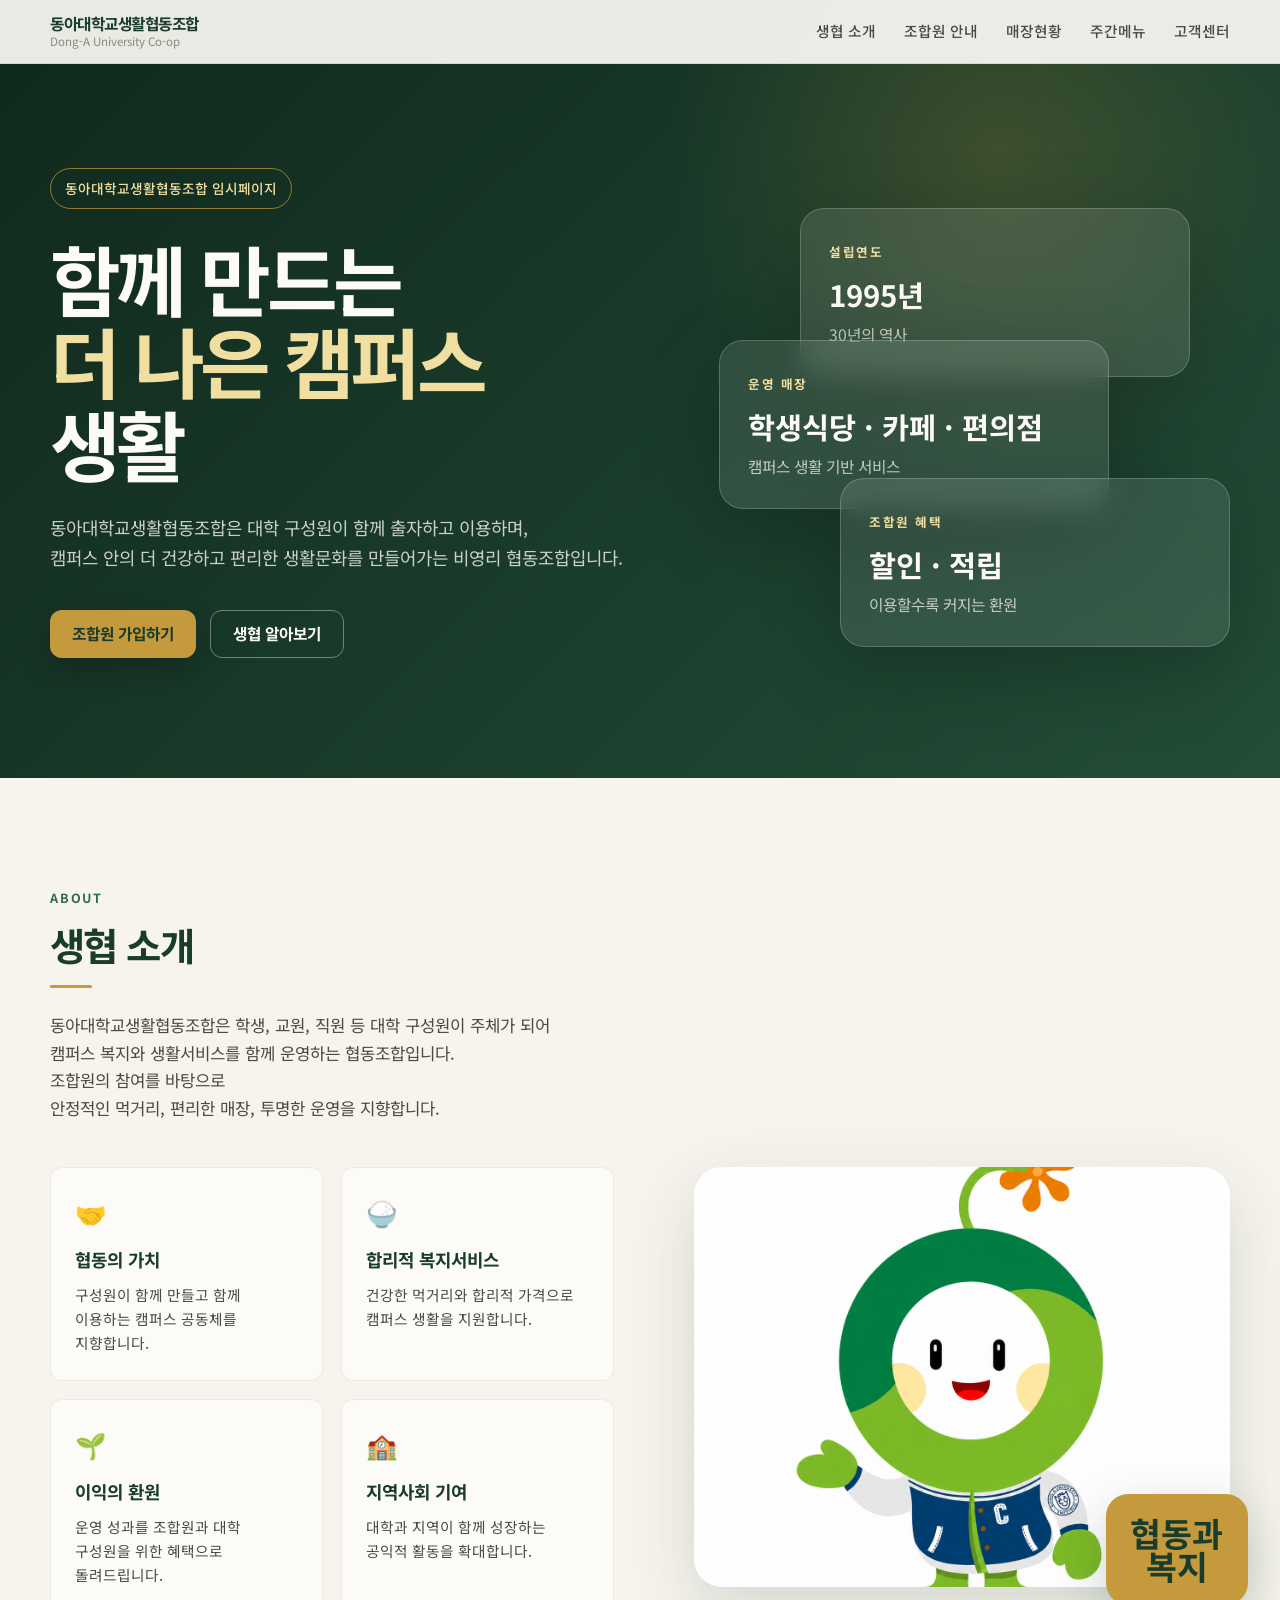
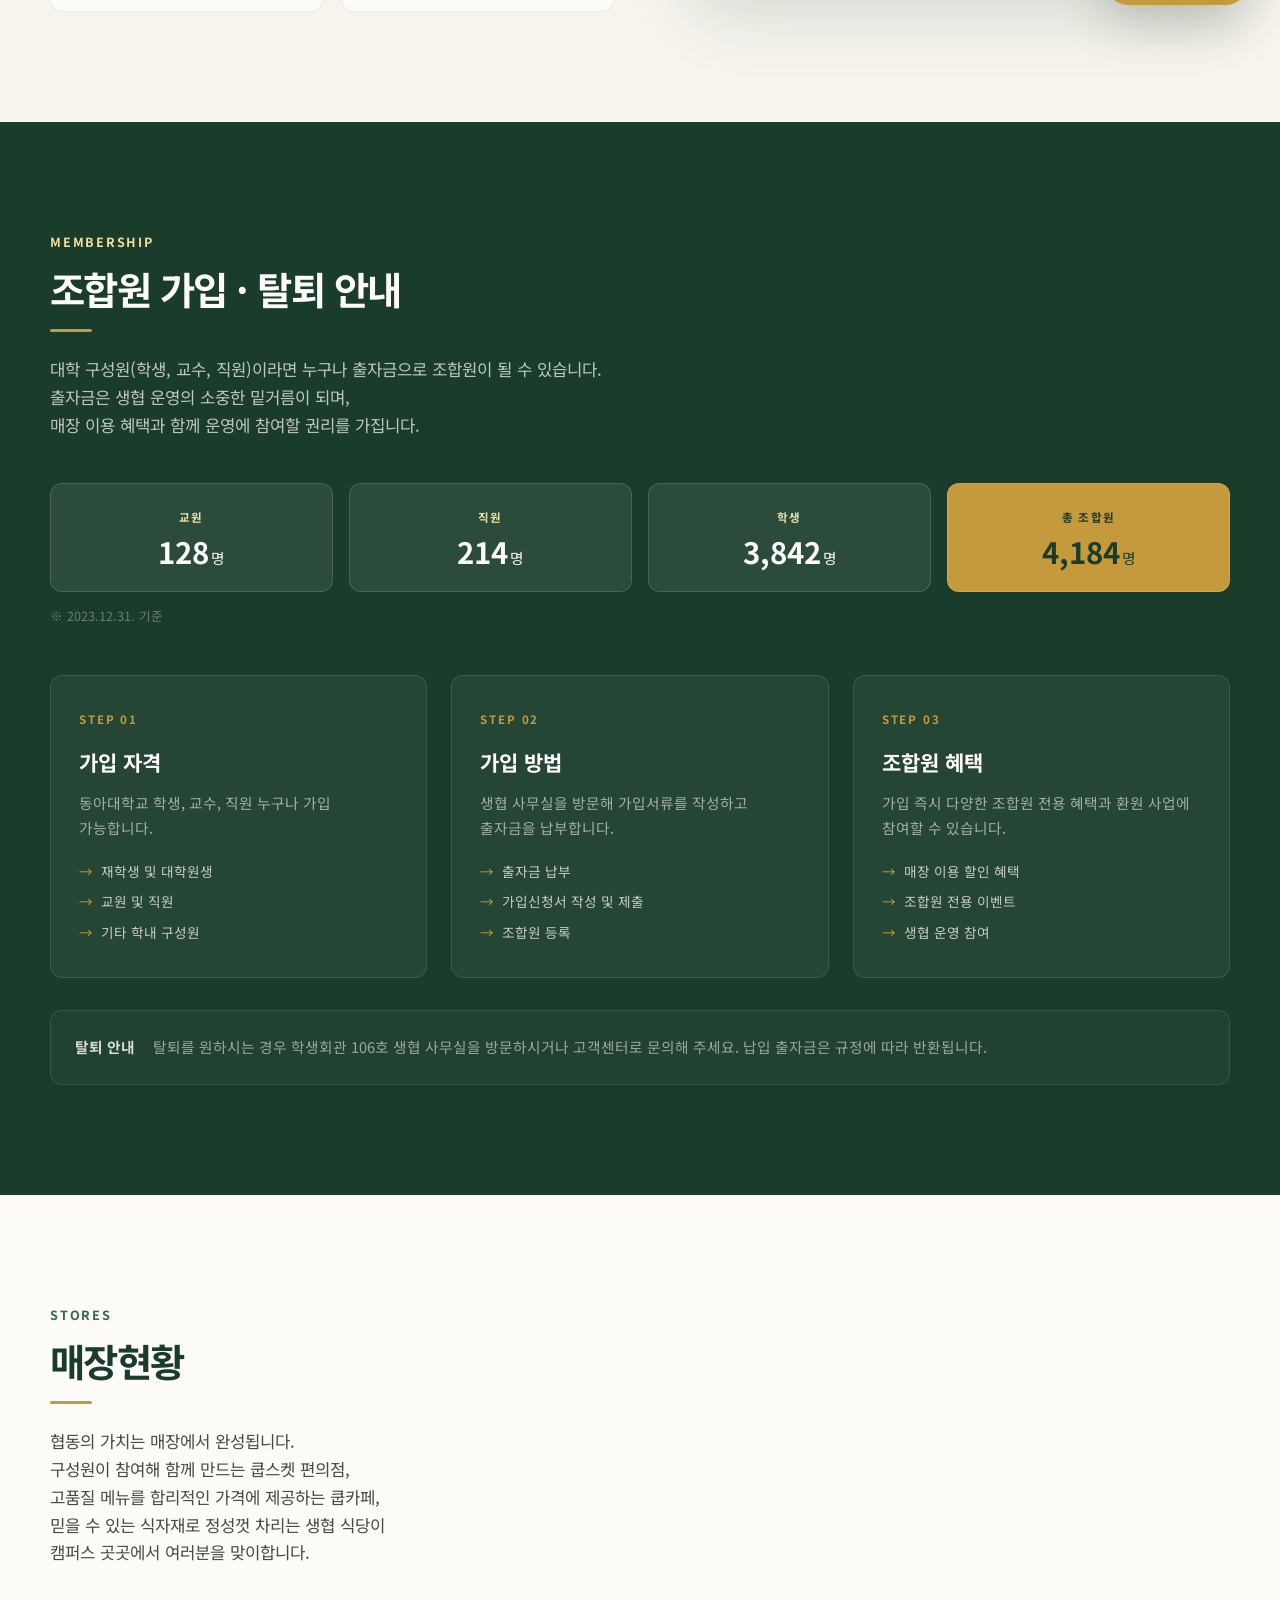
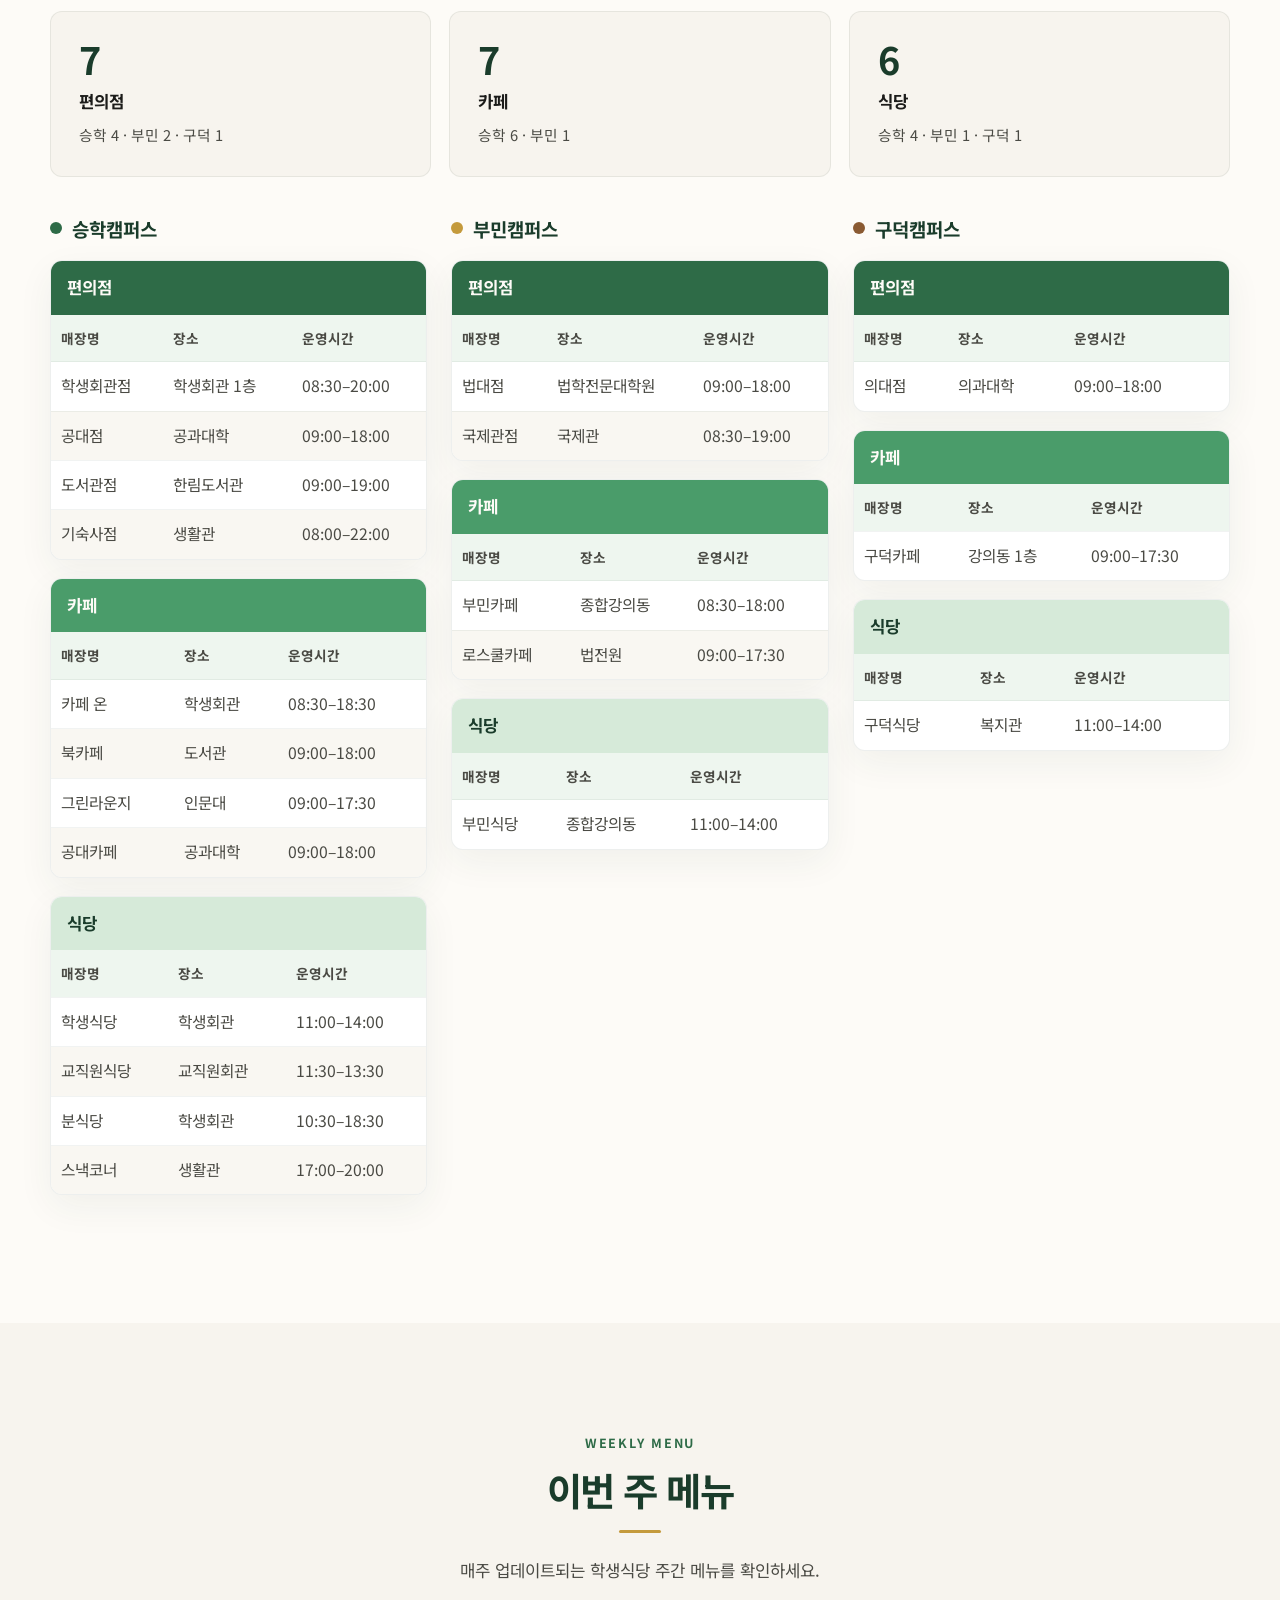
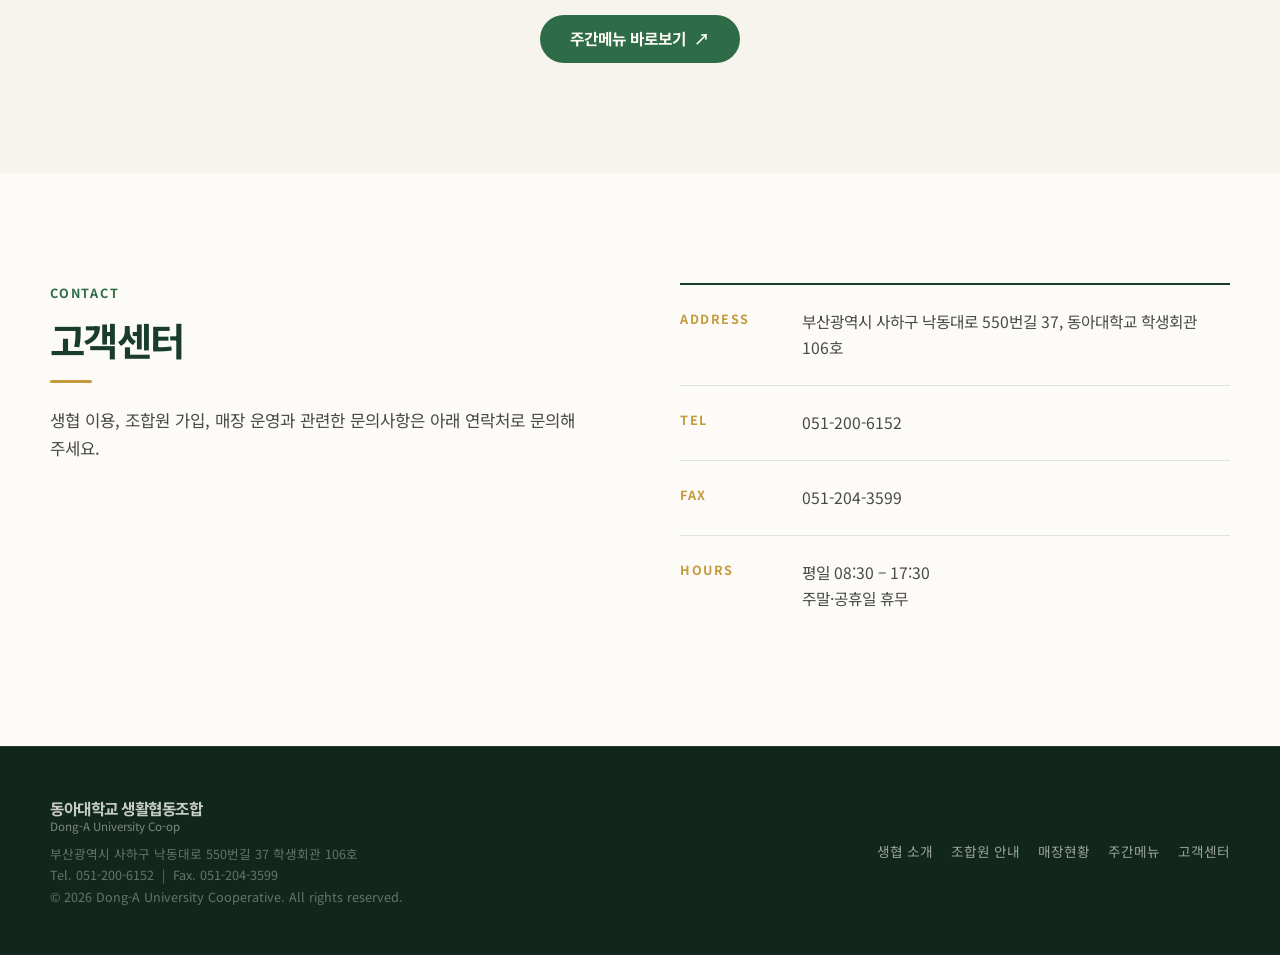
==== commit 74f86eda: "css수정" ====
--- a/donga/index.html
+++ b/donga/index.html
@@ -1,535 +1,442 @@
 <!DOCTYPE html>
-
 <html lang="ko">
 <head>
-      <meta charset="utf-8"/>
-      <meta content="width=device-width, initial-scale=1.0" name="viewport"/>
-      <title>동아대학교생활협동조합</title>
-      <link href="https://fonts.googleapis.com" rel="preconnect"/>
-      <link href="https://fonts.googleapis.com/css2?family=Noto+Sans+KR:wght@300;400;500;700&amp;display=swap" rel="stylesheet"/><link href="style.css" rel="stylesheet"/>
-
+  <meta charset="UTF-8" />
+  <meta name="viewport" content="width=device-width, initial-scale=1.0" />
+  <title>동아대학교생활협동조합</title>
+  <meta name="description" content="동아대학교생활협동조합 안내용 임시 홈페이지입니다." />
+  <link rel="preconnect" href="https://fonts.googleapis.com" />
+  <link rel="preconnect" href="https://fonts.gstatic.com" crossorigin />
+  <link href="https://fonts.googleapis.com/css2?family=Noto+Sans+KR:wght@300;400;500;700&display=swap" rel="stylesheet" />
+  <link rel="stylesheet" href="style.css" />
 </head>
 <body>
-<!-- NAV -->
-<nav>
-      <div class="nav-logo">
-        동아대학교생활협동조합
-        <span>Dong-A University Co-op</span>
-  </div>
-  <button class="nav-toggle" aria-label="메뉴 열기" aria-expanded="false">
-        <span></span><span></span><span></span>
-  </button>
-  <ul class="nav-links">
-      <li><a href="#intro">생협 소개</a></li>
-      <li><a href="#membership">조합원 안내</a></li>
-      <li><a href="#stores">매장현황</a></li>
-      <li><a href="#menu">주간메뉴</a></li>
-      <li><a href="#contact">고객센터</a></li>
-</ul>
-</nav>
-<!-- HERO -->
-<section class="hero">
-      <div class="hero-bg-pattern"></div>
-      <div class="hero-left">
-            <div class="hero-badge">동아대학교생활협동조합 임시페이지</div>
-            <h1 class="hero-title">함께 만드는<br/><em>더 나은 캠퍼스</em><br/>생활</h1>
-            <p class="hero-desc">
-                  동아대학교 생활협동조합은 학생, 교직원 등 대학 구성원이 함께 운영하는 비영리 협동조합입니다. 합리적인 가격과 건강한 먹거리로 캠퍼스 생활을 더욱 풍요롭게 만들어갑니다.
-            </p>
-            <div class="hero-cta-group">
-                  <a class="btn-primary" href="#membership">조합원 가입하기</a>
-                  <a class="btn-outline" href="#intro">생협 알아보기</a>
-            </div>
-      </div>
-      <div class="hero-right">
-            <div class="hero-card-stack">
-                  <div class="hero-card">
-                        <div class="hero-card-label">설립연도</div>
-                        <div class="hero-card-value">1995년</div>
-                        <div class="hero-card-sub">30년의 역사</div>
-                  </div>
-                  <div class="hero-card">
-                        <div class="hero-card-label">운영 매장</div>
-                        <div class="hero-card-value">학생식당 · 카페 · 편의점</div>
-                        <div class="hero-card-sub">캠퍼스 전역 서비스</div>
-                  </div>
-                  <div class="hero-card">
-                        <div class="hero-card-label">조합원 혜택</div>
-                        <div class="hero-card-value">할인 · 적립</div>
-                        <div class="hero-card-sub">조합원 전용 혜택</div>
-                  </div>
-            </div>
-      </div>
-</section>
-<!-- INTRO -->
-<section id="intro">
-      <div class="intro-header">
-            <p class="section-label">About</p>
-            <h2 class="section-title">생협 소개</h2>
-            <div class="divider"></div>
-            <p class="section-desc">
-                  동아대학교 생활협동조합은 구성원이 주인이 되어 함께 운영하는 협동조합입니다.<br>
-                  이익을 조합원에게 환원하고, 지속 가능한 캠퍼스 생활 문화를 만들어갑니다.
-            </p>
-      </div>
-      <div class="intro-body">
-            <div class="intro-values">
-                  <div class="value-card">
-                        <div class="value-icon">🤝</div>
-                        <div class="value-title">협동의 가치</div>
-                        <div class="value-desc">구성원이 함께 운영하고 결정하며 민주적인 공동체를 만듭니다</div>
-                  </div>
-                  <div class="value-card">
-                        <div class="value-icon">🌿</div>
-                        <div class="value-title">합리적 복지서비스</div>
-                        <div class="value-desc">건강한 먹거리와 합리적 가격으로 캠퍼스 생활을 지원합니다</div>
-                  </div>
-                  <div class="value-card">
-                        <div class="value-icon">💚</div>
-                        <div class="value-title">이익의 환원</div>
-                        <div class="value-desc">운영 수익을 배당과 서비스 개선을 통해 조합원에게 환원합니다</div>
-                  </div>
-                  <div class="value-card">
-                        <div class="value-icon">🏫</div>
-                        <div class="value-title">지역사회 기여</div>
-                        <div class="value-desc">대학과 지역 사회를 연결하여 지속가능한 상생을 실천합니다</div>
-                  </div>
-            </div>
-            <div class="intro-image-block">
-                  <img class="intro-img" src="bg_01.png" alt="동아대학교 생활협동조합 캠퍼스" />
-                  <div class="intro-stat-pill">
-                        <span class="stat-num">상생의</span>
-                        <span class="stat-num">캠퍼스</span>
-                  </div>
-            </div>
-      </div>
-</section>
-<!-- MEMBERSHIP -->
-<section id="membership">
-      <p class="section-label">Membership</p>
-      <h2 class="section-title">조합원 가입 · 탈퇴 안내</h2>
-      <div class="divider u-style-001"></div>
-      <p class="section-desc u-style-002">
-        대학 구성원(학생, 교수, 직원)이라면 누구나 출자금으로 조합원이 될 수 있습니다.<br>
-        출자금은 생협 운영의 소중한 밑거름이 되며,<br>
-        매장 이용 혜택과 함께 운영에 참여할 권리를 가집니다.
-  </p>
-<!-- 조합원 현황 통계 -->
-<div class="u-style-003">
-      <div class="u-style-004">
-            <div class="u-style-005">교원</div>
-            <div class="u-style-006">128<span class="u-style-007">명</span></div>
-      </div>
-      <div class="u-style-004">
-            <div class="u-style-005">직원</div>
-            <div class="u-style-006">214<span class="u-style-007">명</span></div>
-      </div>
-      <div class="u-style-004">
-            <div class="u-style-005">학생</div>
-            <div class="u-style-006">3,842<span class="u-style-007">명</span></div>
-      </div>
-      <div class="u-style-008">
-            <div class="u-style-009">총 조합원</div>
-            <div class="u-style-010">4,184<span class="u-style-007">명</span></div>
-      </div>
-</div>
-<p class="u-style-011">※2023.12.31. 기준</p>
-<div class="membership-grid">
-      <div class="mem-card">
-            <div class="mem-step">STEP 01</div>
-            <div class="mem-title">가입 자격</div>
-            <div class="mem-desc">동아대학교 학생, 교수, 직원 누구나 가입 가능합니다.</div>
-            <ul class="mem-list">
-                  <li>재학생 및 대학원생</li>
-                  <li>교원 및 직원</li>
-                  <li>기타 학내 구성원</li>
+  <nav class="site-nav" aria-label="주요 메뉴">
+    <div class="nav-inner">
+      <a class="brand" href="#top" aria-label="동아대학교생활협동조합 홈으로 이동">
+        <span class="brand-title">동아대학교생활협동조합</span>
+        <span class="brand-subtitle">Dong-A University Co-op</span>
+      </a>
+
+      <button class="nav-toggle" type="button" aria-label="메뉴 열기" aria-expanded="false" aria-controls="navLinks">
+        <span></span>
+        <span></span>
+        <span></span>
+      </button>
+
+      <div class="nav-links" id="navLinks">
+        <a href="#intro">생협 소개</a>
+        <a href="#membership">조합원 안내</a>
+        <a href="#stores">매장현황</a>
+        <a href="#menu">주간메뉴</a>
+        <a href="#contact">고객센터</a>
+      </div>
+    </div>
+  </nav>
+
+  <main id="top">
+    <section class="hero" aria-labelledby="hero-title">
+      <div class="section-container hero-grid">
+        <div class="hero-copy">
+          <p class="hero-badge">동아대학교생활협동조합 임시페이지</p>
+          <h1 id="hero-title">함께 만드는<br /><span>더 나은 캠퍼스</span><br />생활</h1>
+          <p class="hero-description">
+            동아대학교생활협동조합은 대학 구성원이 함께 출자하고 이용하며,<br>캠퍼스 안의 더 건강하고 편리한 생활문화를 만들어가는 비영리 협동조합입니다.
+          </p>
+          <div class="hero-actions">
+            <a class="button button-primary" href="#membership">조합원 가입하기</a>
+            <a class="button button-outline" href="#intro">생협 알아보기</a>
+          </div>
+        </div>
+
+        <div class="hero-card-stack" aria-label="생협 주요 정보">
+          <article class="hero-card hero-card-one">
+            <span class="hero-card-label">설립연도</span>
+            <strong>1995년</strong>
+            <p>30년의 역사</p>
+          </article>
+          <article class="hero-card hero-card-two">
+            <span class="hero-card-label">운영 매장</span>
+            <strong>학생식당 · 카페 · 편의점</strong>
+            <p>캠퍼스 생활 기반 서비스</p>
+          </article>
+          <article class="hero-card hero-card-three">
+            <span class="hero-card-label">조합원 혜택</span>
+            <strong>할인 · 적립</strong>
+            <p>이용할수록 커지는 환원</p>
+          </article>
+        </div>
+      </div>
+    </section>
+
+    <section class="section section-intro" id="intro" aria-labelledby="intro-title">
+      <div class="section-container">
+        <div class="section-header section-header-wide section-header-stacked">
+          <p class="section-label">About</p>
+          <h2 id="intro-title" class="section-title">생협 소개</h2>
+          <div class="section-divider" aria-hidden="true"></div>
+          <p class="section-lead">
+            동아대학교생활협동조합은 학생, 교원, 직원 등 대학 구성원이 주체가 되어<br>캠퍼스 복지와 생활서비스를 함께 운영하는 협동조합입니다.<br>조합원의 참여를 바탕으로<br>안정적인 먹거리, 편리한 매장, 투명한 운영을 지향합니다.
+          </p>
+        </div>
+
+        <div class="intro-content-grid">
+          <div class="value-grid">
+            <article class="value-card">
+              <span class="value-icon">🤝</span>
+              <h3>협동의 가치</h3>
+              <p>구성원이 함께 만들고 함께 이용하는 캠퍼스 공동체를 지향합니다.</p>
+            </article>
+            <article class="value-card">
+              <span class="value-icon">🍚</span>
+              <h3>합리적 복지서비스</h3>
+              <p>건강한 먹거리와 합리적 가격으로 캠퍼스 생활을 지원합니다.</p>
+            </article>
+            <article class="value-card">
+              <span class="value-icon">🌱</span>
+              <h3>이익의 환원</h3>
+              <p>운영 성과를 조합원과 대학 구성원을 위한 혜택으로 돌려드립니다.</p>
+            </article>
+            <article class="value-card">
+              <span class="value-icon">🏫</span>
+              <h3>지역사회 기여</h3>
+              <p>대학과 지역이 함께 성장하는 공익적 활동을 확대합니다.</p>
+            </article>
+          </div>
+
+          <div class="intro-image-block">
+            <img class="intro-img" src="bg_01.png" alt="bg이미지" />
+            <div class="trust-badge">
+              <strong>협동과<br>복지</strong>
+            </div>
+          </div>
+        </div>
+      </div>
+    </section>
+
+    <section class="section section-membership" id="membership" aria-labelledby="membership-title">
+      <div class="section-container">
+        <div class="section-header section-header-wide">
+          <p class="section-label label-gold">Membership</p>
+          <h2 id="membership-title" class="section-title title-white">조합원 가입 · 탈퇴 안내</h2>
+          <div class="section-divider divider-gold" aria-hidden="true"></div>
+          <p class="section-lead lead-white">
+            대학 구성원(학생, 교수, 직원)이라면 누구나 출자금으로 조합원이 될 수 있습니다.<br />
+            출자금은 생협 운영의 소중한 밑거름이 되며,<br />
+            매장 이용 혜택과 함께 운영에 참여할 권리를 가집니다.
+          </p>
+        </div>
+
+        <div class="member-stats" aria-label="조합원 현황 통계">
+          <article class="member-stat-card">
+            <span>교원</span>
+            <strong>128<small>명</small></strong>
+          </article>
+          <article class="member-stat-card">
+            <span>직원</span>
+            <strong>214<small>명</small></strong>
+          </article>
+          <article class="member-stat-card">
+            <span>학생</span>
+            <strong>3,842<small>명</small></strong>
+          </article>
+          <article class="member-stat-card member-stat-total">
+            <span>총 조합원</span>
+            <strong>4,184<small>명</small></strong>
+          </article>
+        </div>
+        <p class="stats-note">※ 2023.12.31. 기준</p>
+
+        <div class="membership-grid membership-grid-steps">
+          <article class="membership-card">
+            <span class="membership-step">STEP 01</span>
+            <h3>가입 자격</h3>
+            <p>동아대학교 학생, 교수, 직원 누구나 가입 가능합니다.</p>
+            <ul class="membership-list">
+              <li>재학생 및 대학원생</li>
+              <li>교원 및 직원</li>
+              <li>기타 학내 구성원</li>
             </ul>
-      </div>
-      <div class="mem-card">
-            <div class="mem-step">STEP 02</div>
-            <div class="mem-title">가입 방법</div>
-            <div class="mem-desc">생협 사무실 방문하시어 가입서류를 작성하고 출자금을 납부합니다.</div>
-            <ul class="mem-list">
-                  <li>출자금 납부 (1좌 1만원)</li>
-                  <li>가입신청서 작성 및 제출</li>
-                  <li>조합원증 수령</li>
+          </article>
+          <article class="membership-card">
+            <span class="membership-step">STEP 02</span>
+            <h3>가입 방법</h3>
+            <p>생협 사무실을 방문해 가입서류를 작성하고 출자금을 납부합니다.</p>
+            <ul class="membership-list">
+              <li>출자금 납부</li>
+              <li>가입신청서 작성 및 제출</li>
+              <li>조합원 등록</li>
             </ul>
-      </div>
-      <div class="mem-card">
-            <div class="mem-step">STEP 03</div>
-            <div class="mem-title">조합원 혜택</div>
-            <div class="mem-desc">가입 즉시 다양한 조합원 전용 혜택을 이용하실 수 있습니다.</div>
-            <ul class="mem-list">
-                  <li>매장 이용 할인 혜택</li>
-                  <li>조합원 전용 이벤트</li>
+          </article>
+          <article class="membership-card">
+            <span class="membership-step">STEP 03</span>
+            <h3>조합원 혜택</h3>
+            <p>가입 즉시 다양한 조합원 전용 혜택과 환원 사업에 참여할 수 있습니다.</p>
+            <ul class="membership-list">
+              <li>매장 이용 할인 혜택</li>
+              <li>조합원 전용 이벤트</li>
+              <li>생협 운영 참여</li>
             </ul>
-      </div>
-</div>
-<div class="u-style-012">
-      <p class="u-style-013">
-            <strong class="u-style-014">탈퇴 안내</strong>  
-            탈퇴를 원하시는 경우 학생회관 106호 생협 사무실을 방문하시거나 고객센터로 문의해 주세요. 납입 출자금은 규정에 따라 반환됩니다.
-      </p>
-</div>
-</section>
-<!-- STORES -->
-<section id="stores">
-      <p class="section-label">Stores</p>
-      <h2 class="section-title">매장 현황</h2>
-      <div class="divider"></div>
-      <p class="section-desc">협동의 가치는 매장에서 완성됩니다.<br>구성원이 참여해 함께 만드는 쿱스켓 편의점,<br>고품질 메뉴를 합리적인 가격에 제공하는 쿱카페,<br>믿을 수 있는 식자재로 정성껏 차리는 생협 식당이<br>캠퍼스 곳곳에서 여러분을 맞이합니다.
-</p>
-<!-- 요약 통계 -->
-<div class="u-style-015">
-      <div class="u-style-016">
-            <div class="u-style-017">7</div>
-            <div class="u-style-018">편의점 (쿱스켓)</div>
-            <div class="u-style-019">승학 4 · 부민 2 · 구덕 1</div>
-      </div>
-      <div class="u-style-016">
-            <div class="u-style-017">7</div>
-            <div class="u-style-018">카페 (쿱카페)</div>
-            <div class="u-style-019">승학 6 · 부민 1</div>
-      </div>
-      <div class="u-style-016">
-            <div class="u-style-017">6</div>
-            <div class="u-style-018">식당</div>
-            <div class="u-style-019">승학 4 · 부민 1 · 구덕 1</div>
-      </div>
-</div>
-<!-- 캠퍼스별 레이아웃 -->
-<div class="stores-campus-grid u-style-020">
-<!-- 승학캠퍼스 -->
-<div>
-      <div class="u-style-021">
-            <div class="campus-marker marker-green"></div>
-            <h3 class="u-style-023">승학캠퍼스</h3>
-      </div>
-      <div class="u-style-024">
-<!-- 편의점 -->
-<div class="u-style-025">
-      <div class="u-style-026 store-header-cvs">
-            <span class="u-style-027">🛒</span>
-            <span class="u-style-028">편의점 (쿱스켓)</span>
-      </div>
-      <div class="u-style-029">
-            <div class="u-style-030">
-                  <span class="u-style-031">매장명</span>
-                  <span class="u-style-031">장소</span>
-                  <span class="u-style-031">운영시간</span>
-            </div>
-            <div class="u-style-032">
-                  <div class="store-row store-row-shaded">
-                        <span class="u-style-034">학생회관 매점</span>
-                        <span class="u-style-035">학생회관</span>
-                        <span class="u-style-035">24시간</span>
-                  </div>
-                  <div class="store-row">
-                        <span class="u-style-034">도서관 매점</span>
-                        <span class="u-style-035">도서관</span>
-                        <span class="u-style-035">24시간</span>
-                  </div>
-                  <div class="store-row store-row-shaded">
-                        <span class="u-style-034">공대2호관 매점</span>
-                        <span class="u-style-035">공대2호관</span>
-                        <span class="u-style-035">24시간</span>
-                  </div>
-                  <div class="store-row">
-                        <span class="u-style-034">공대5호관 매점</span>
-                        <span class="u-style-035">공대5호관</span>
-                        <span class="u-style-035">24시간</span>
-                  </div>
-            </div>
-      </div>
-</div>
-<!-- 카페 -->
-<div class="u-style-025">
-      <div class="u-style-026 store-header-cafe">
-            <span class="u-style-027">☕</span>
-            <span class="u-style-028">카페 (쿱카페)</span>
-      </div>
-      <div class="u-style-029">
-            <div class="u-style-030">
-                  <span class="u-style-031">매장명</span>
-                  <span class="u-style-031">장소</span>
-                  <span class="u-style-031">운영시간</span>
-            </div>
-            <div class="u-style-032">
-                  <div class="store-row store-row-shaded">
-                        <span class="u-style-034">학생회관 카페</span>
-                        <span class="u-style-035">학생회관</span>
-                        <span class="u-style-035">08:30~17:30</span>
-                  </div>
-                  <div class="store-row">
-                        <span class="u-style-034">학생회관 다방</span>
-                        <span class="u-style-035">학생회관</span>
-                        <span class="u-style-035">08:30~17:30</span>
-                  </div>
-                  <div class="store-row store-row-shaded">
-                        <span class="u-style-034">도서관 카페</span>
-                        <span class="u-style-035">도서관</span>
-                        <span class="u-style-035">08:30~17:30</span>
-                  </div>
-                  <div class="store-row">
-                        <span class="u-style-034">인문대 카페</span>
-                        <span class="u-style-035">인문대학</span>
-                        <span class="u-style-035">08:30~17:30</span>
-                  </div>
-                  <div class="store-row store-row-shaded">
-                        <span class="u-style-034">공대2호관 카페</span>
-                        <span class="u-style-035">공대2호관</span>
-                        <span class="u-style-035">08:30~17:30</span>
-                  </div>
-                  <div class="store-row">
-                        <span class="u-style-034">공대5호관 카페</span>
-                        <span class="u-style-035">공대5호관</span>
-                        <span class="u-style-035">08:30~17:30</span>
-                  </div>
-            </div>
-      </div>
-</div>
-<!-- 식당 -->
-<div class="u-style-025">
-      <div class="u-style-026 store-header-rest">
-            <span class="u-style-027">🍚</span>
-            <span class="u-style-028">식당</span>
-      </div>
-      <div class="u-style-029">
-            <div class="u-style-030">
-                  <span class="u-style-031">매장명</span>
-                  <span class="u-style-031">장소</span>
-                  <span class="u-style-031">운영시간</span>
-            </div>
-            <div class="u-style-032">
-                  <div class="store-row store-row-shaded">
-                        <span class="u-style-034">학생회관 식당</span>
-                        <span class="u-style-035">학생회관</span>
-                        <span class="u-style-035">09:00~16:30</span>
-                  </div>
-                  <div class="store-row">
-                        <span class="u-style-034">도서관 식당</span>
-                        <span class="u-style-035">도서관</span>
-                        <span class="u-style-035">08:30~16:40</span>
-                  </div>
-                  <div class="store-row store-row-shaded">
-                        <span class="u-style-034">교수회관 식당</span>
-                        <span class="u-style-035">교수회관</span>
-                        <span class="u-style-035">11:40~13:30</span>
-                  </div>
-                  <div class="store-row">
-                        <span class="u-style-034">한림생활관 식당</span>
-                        <span class="u-style-035">생활관</span>
-                        <span class="u-style-035">07:30~18:40</span>
-                  </div>
-            </div>
-      </div>
-</div>
-</div>
-</div>
-<!-- 부민캠퍼스 -->
-<div>
-      <div class="u-style-021">
-            <div class="campus-marker marker-gold"></div>
-            <h3 class="u-style-023">부민캠퍼스</h3>
-      </div>
-      <div class="u-style-024">
-<!-- 편의점 -->
-<div class="u-style-025">
-      <div class="u-style-026 store-header-cvs">
-            <span class="u-style-027">🛒</span>
-            <span class="u-style-028">편의점 (쿱스켓)</span>
-      </div>
-      <div class="u-style-029">
-            <div class="u-style-030">
-                  <span class="u-style-031">매장명</span>
-                  <span class="u-style-031">장소</span>
-                  <span class="u-style-031">운영시간</span>
-            </div>
-            <div class="u-style-032">
-                  <div class="store-row store-row-shaded">
-                        <span class="u-style-034">종합강의동 매점</span>
-                        <span class="u-style-035">종합강의동</span>
-                        <span class="u-style-035">24시간</span>
-                  </div>
-                  <div class="store-row">
-                        <span class="u-style-034">국제관 매점</span>
-                        <span class="u-style-035">국제관</span>
-                        <span class="u-style-035">24시간</span>
-                  </div>
-            </div>
-      </div>
-</div>
-<!-- 카페 -->
-<div class="u-style-025">
-      <div class="u-style-026 store-header-cafe">
-            <span class="u-style-027">☕</span>
-            <span class="u-style-028">카페 (쿱카페)</span>
-      </div>
-      <div class="u-style-029">
-            <div class="u-style-030">
-                  <span class="u-style-031">매장명</span>
-                  <span class="u-style-031">장소</span>
-                  <span class="u-style-031">운영시간</span>
-            </div>
-            <div class="u-style-032">
-                  <div class="store-row store-row-shaded">
-                        <span class="u-style-034">종합강의동 카페</span>
-                        <span class="u-style-035">종합강의동</span>
-                        <span class="u-style-035">08:30~17:30</span>
-                  </div>
-            </div>
-      </div>
-</div>
-<!-- 식당 -->
-<div class="u-style-025">
-      <div class="u-style-026 store-header-rest">
-            <span class="u-style-027">🍚</span>
-            <span class="u-style-028">식당</span>
-      </div>
-      <div class="u-style-029">
-            <div class="u-style-030">
-                  <span class="u-style-031">매장명</span>
-                  <span class="u-style-031">장소</span>
-                  <span class="u-style-031">운영시간</span>
-            </div>
-            <div class="u-style-032">
-                  <div class="store-row store-row-shaded">
-                        <span class="u-style-034">국제관 식당</span>
-                        <span class="u-style-035">국제관</span>
-                        <span class="u-style-035">08:00~18:40</span>
-                  </div>
-            </div>
-      </div>
-</div>
-</div>
-</div>
-<!-- 구덕캠퍼스 -->
-<div>
-      <div class="u-style-021">
-            <div class="campus-marker marker-brown"></div>
-            <h3 class="u-style-023">구덕캠퍼스</h3>
-      </div>
-      <div class="u-style-024">
-<!-- 편의점 -->
-<div class="u-style-025">
-      <div class="u-style-026 store-header-cvs">
-            <span class="u-style-027">🛒</span>
-            <span class="u-style-028">편의점 (쿱스켓)</span>
-      </div>
-      <div class="u-style-029">
-            <div class="u-style-030">
-                  <span class="u-style-031">매장명</span>
-                  <span class="u-style-031">장소</span>
-                  <span class="u-style-031">운영시간</span>
-            </div>
-            <div class="u-style-032">
-                  <div class="store-row store-row-shaded">
-                        <span class="u-style-034">학생지원관 매점</span>
-                        <span class="u-style-035">학생지원관</span>
-                        <span class="u-style-035">24시간</span>
-                  </div>
-            </div>
-      </div>
-</div>
-<!-- 식당 -->
-<div class="u-style-025">
-      <div class="u-style-026 store-header-rest">
-            <span class="u-style-027">🍚</span>
-            <span class="u-style-028">식당</span>
-      </div>
-      <div class="u-style-029">
-            <div class="u-style-030">
-                  <span class="u-style-031">매장명</span>
-                  <span class="u-style-031">장소</span>
-                  <span class="u-style-031">운영시간</span>
-            </div>
-            <div class="u-style-032">
-                  <div class="store-row store-row-shaded">
-                        <span class="u-style-034">학생지원관 식당</span>
-                        <span class="u-style-035">학생지원관</span>
-                        <span class="u-style-035">09:00~17:00</span>
-                  </div>
-            </div>
-      </div>
-</div>
-</div>
-</div>
-</div>
-</section>
-<section class="u-style-038" id="menu">
-      <p class="section-label u-style-039">Weekly Menu</p>
-      <h2 class="section-title u-style-039">이번 주 메뉴</h2>
-      <div class="divider u-style-040"></div>
-      <p class="section-desc u-style-041">매주 업데이트되는 학생식당 주간 메뉴를 확인하세요.</p>
-      <a class="btn-green u-style-042" href="https://www.donga.ac.kr/kor/CMS/DietMenuMgr/list.do?mCode=MN199">
-        주간메뉴 바로보기
-        <span class="external-icon">↗</span>
-  </a>
-</section>
-<!-- CONTACT -->
-<section class="u-style-043" id="contact">
-      <p class="section-label">Contact</p>
-      <h2 class="section-title">고객센터</h2>
-      <div class="divider"></div>
-      <div class="u-style-044">
-            <div class="contact-row contact-row-baseline">
-                  <span class="u-style-046">주소</span>
-                  <span class="u-style-047">부산광역시 사하구 낙동대로 550번길 37<br/>동아대학교 학생회관 106호</span>
-            </div>
-            <div class="contact-row">
-                  <span class="u-style-046">전화</span>
-                  <a class="u-style-049" href="tel:051-200-6152">051-200-6152</a>
-            </div>
-            <div class="contact-row">
-                  <span class="u-style-046">팩스</span>
-                  <span class="u-style-050">051-204-3599</span>
-            </div>
-            <div class="contact-row contact-row-last">
-                  <span class="u-style-046">운영시간</span>
-                  <span class="u-style-050">평일 08:30 – 17:30 <span class="u-style-052">주말·공휴일 휴무</span></span>
-            </div>
-      </div>
-</section>
-<!-- FOOTER -->
-<footer>
+          </article>
+        </div>
+
+        <div class="membership-notice">
+          <strong>탈퇴 안내</strong>
+          <p>탈퇴를 원하시는 경우 학생회관 106호 생협 사무실을 방문하시거나 고객센터로 문의해 주세요. 납입 출자금은 규정에 따라 반환됩니다.</p>
+        </div>
+      </div>
+    </section>
+
+    <section class="section section-stores" id="stores" aria-labelledby="stores-title">
+      <div class="section-container">
+        <div class="section-header section-header-wide section-header-stacked stores-header">
+          <p class="section-label">Stores</p>
+          <h2 id="stores-title" class="section-title">매장현황</h2>
+          <div class="section-divider" aria-hidden="true"></div>
+          <p class="section-lead">
+            협동의 가치는 매장에서 완성됩니다.<br>구성원이 참여해 함께 만드는 쿱스켓 편의점,<br>고품질 메뉴를 합리적인 가격에 제공하는 쿱카페,<br>믿을 수 있는 식자재로 정성껏 차리는 생협 식당이<br>캠퍼스 곳곳에서 여러분을 맞이합니다.
+          </p>
+        </div>
+
+        <div class="store-summary-grid">
+          <article class="store-summary-card">
+            <strong>7</strong>
+            <span>편의점</span>
+            <p>승학 4 · 부민 2 · 구덕 1</p>
+          </article>
+          <article class="store-summary-card">
+            <strong>7</strong>
+            <span>카페</span>
+            <p>승학 6 · 부민 1</p>
+          </article>
+          <article class="store-summary-card">
+            <strong>6</strong>
+            <span>식당</span>
+            <p>승학 4 · 부민 1 · 구덕 1</p>
+          </article>
+        </div>
+
+        <div class="campus-grid">
+          <article class="campus-block">
+            <h3><span class="campus-marker marker-green"></span>승학캠퍼스</h3>
+            <div class="store-card">
+              <div class="store-header store-header-cvs">편의점</div>
+              <table>
+                <thead>
+                  <tr><th>매장명</th><th>장소</th><th>운영시간</th></tr>
+                </thead>
+                <tbody>
+                  <tr class="store-row"><td>학생회관점</td><td>학생회관 1층</td><td>08:30–20:00</td></tr>
+                  <tr class="store-row store-row-shaded"><td>공대점</td><td>공과대학</td><td>09:00–18:00</td></tr>
+                  <tr class="store-row"><td>도서관점</td><td>한림도서관</td><td>09:00–19:00</td></tr>
+                  <tr class="store-row store-row-shaded"><td>기숙사점</td><td>생활관</td><td>08:00–22:00</td></tr>
+                </tbody>
+              </table>
+            </div>
+            <div class="store-card">
+              <div class="store-header store-header-cafe">카페</div>
+              <table>
+                <thead>
+                  <tr><th>매장명</th><th>장소</th><th>운영시간</th></tr>
+                </thead>
+                <tbody>
+                  <tr class="store-row"><td>카페 온</td><td>학생회관</td><td>08:30–18:30</td></tr>
+                  <tr class="store-row store-row-shaded"><td>북카페</td><td>도서관</td><td>09:00–18:00</td></tr>
+                  <tr class="store-row"><td>그린라운지</td><td>인문대</td><td>09:00–17:30</td></tr>
+                  <tr class="store-row store-row-shaded"><td>공대카페</td><td>공과대학</td><td>09:00–18:00</td></tr>
+                </tbody>
+              </table>
+            </div>
+            <div class="store-card">
+              <div class="store-header store-header-dining">식당</div>
+              <table>
+                <thead>
+                  <tr><th>매장명</th><th>장소</th><th>운영시간</th></tr>
+                </thead>
+                <tbody>
+                  <tr class="store-row"><td>학생식당</td><td>학생회관</td><td>11:00–14:00</td></tr>
+                  <tr class="store-row store-row-shaded"><td>교직원식당</td><td>교직원회관</td><td>11:30–13:30</td></tr>
+                  <tr class="store-row"><td>분식당</td><td>학생회관</td><td>10:30–18:30</td></tr>
+                  <tr class="store-row store-row-shaded"><td>스낵코너</td><td>생활관</td><td>17:00–20:00</td></tr>
+                </tbody>
+              </table>
+            </div>
+          </article>
+
+          <article class="campus-block">
+            <h3><span class="campus-marker marker-gold"></span>부민캠퍼스</h3>
+            <div class="store-card">
+              <div class="store-header store-header-cvs">편의점</div>
+              <table>
+                <thead>
+                  <tr><th>매장명</th><th>장소</th><th>운영시간</th></tr>
+                </thead>
+                <tbody>
+                  <tr class="store-row"><td>법대점</td><td>법학전문대학원</td><td>09:00–18:00</td></tr>
+                  <tr class="store-row store-row-shaded"><td>국제관점</td><td>국제관</td><td>08:30–19:00</td></tr>
+                </tbody>
+              </table>
+            </div>
+            <div class="store-card">
+              <div class="store-header store-header-cafe">카페</div>
+              <table>
+                <thead>
+                  <tr><th>매장명</th><th>장소</th><th>운영시간</th></tr>
+                </thead>
+                <tbody>
+                  <tr class="store-row"><td>부민카페</td><td>종합강의동</td><td>08:30–18:00</td></tr>
+                  <tr class="store-row store-row-shaded"><td>로스쿨카페</td><td>법전원</td><td>09:00–17:30</td></tr>
+                </tbody>
+              </table>
+            </div>
+            <div class="store-card">
+              <div class="store-header store-header-dining">식당</div>
+              <table>
+                <thead>
+                  <tr><th>매장명</th><th>장소</th><th>운영시간</th></tr>
+                </thead>
+                <tbody>
+                  <tr class="store-row"><td>부민식당</td><td>종합강의동</td><td>11:00–14:00</td></tr>
+                </tbody>
+              </table>
+            </div>
+          </article>
+
+          <article class="campus-block">
+            <h3><span class="campus-marker marker-brown"></span>구덕캠퍼스</h3>
+            <div class="store-card">
+              <div class="store-header store-header-cvs">편의점</div>
+              <table>
+                <thead>
+                  <tr><th>매장명</th><th>장소</th><th>운영시간</th></tr>
+                </thead>
+                <tbody>
+                  <tr class="store-row"><td>의대점</td><td>의과대학</td><td>09:00–18:00</td></tr>
+                </tbody>
+              </table>
+            </div>
+            <div class="store-card">
+              <div class="store-header store-header-cafe">카페</div>
+              <table>
+                <thead>
+                  <tr><th>매장명</th><th>장소</th><th>운영시간</th></tr>
+                </thead>
+                <tbody>
+                  <tr class="store-row"><td>구덕카페</td><td>강의동 1층</td><td>09:00–17:30</td></tr>
+                </tbody>
+              </table>
+            </div>
+            <div class="store-card">
+              <div class="store-header store-header-dining">식당</div>
+              <table>
+                <thead>
+                  <tr><th>매장명</th><th>장소</th><th>운영시간</th></tr>
+                </thead>
+                <tbody>
+                  <tr class="store-row"><td>구덕식당</td><td>복지관</td><td>11:00–14:00</td></tr>
+                </tbody>
+              </table>
+            </div>
+          </article>
+        </div>
+      </div>
+    </section>
+
+    <section class="section section-menu" id="menu" aria-labelledby="menu-title">
+      <div class="section-container menu-simple">
+        <p class="section-label">Weekly Menu</p>
+        <h2 id="menu-title" class="section-title">이번 주 메뉴</h2>
+        <div class="section-divider divider-centered" aria-hidden="true"></div>
+        <p class="section-lead menu-lead">매주 업데이트되는 학생식당 주간 메뉴를 확인하세요.</p>
+        <a class="button button-green" href="https://www.donga.ac.kr/kor/CMS/DietMenuMgr/list.do?mCode=MN199" target="_blank" rel="noopener">
+          주간메뉴 바로보기 <span aria-hidden="true">↗</span>
+        </a>
+      </div>
+    </section>
+
+    <section class="section section-contact" id="contact" aria-labelledby="contact-title">
+      <div class="section-container contact-grid">
+        <div>
+          <p class="section-label">Contact</p>
+          <h2 id="contact-title" class="section-title">고객센터</h2>
+          <div class="section-divider" aria-hidden="true"></div>
+          <p class="section-lead">
+            생협 이용, 조합원 가입, 매장 운영과 관련한 문의사항은 아래 연락처로 문의해 주세요.
+          </p>
+        </div>
+        <div class="contact-list">
+          <div class="contact-row">
+            <span>Address</span>
+            <p>부산광역시 사하구 낙동대로 550번길 37, 동아대학교 학생회관 106호</p>
+          </div>
+          <div class="contact-row">
+            <span>Tel</span>
+            <p>051-200-6152</p>
+          </div>
+          <div class="contact-row">
+            <span>Fax</span>
+            <p>051-204-3599</p>
+          </div>
+          <div class="contact-row">
+            <span>Hours</span>
+            <p>평일 08:30 – 17:30<br />주말·공휴일 휴무</p>
+          </div>
+        </div>
+      </div>
+    </section>
+  </main>
+
+  <footer class="site-footer">
+    <div class="section-container footer-inner footer-rich">
       <div>
-            <div class="footer-logo">동아대학교 생활협동조합</div>
-            <div class="footer-copy">
-                  부산광역시 사하구 낙동대로 550번길 37 학생회관 106호<br/>
-                  Tel. 051-200-6152  |  Fax. 051-204-3599<br/>
-                  © 2025 Dong-A University Cooperative. All rights reserved.
-            </div>
+        <a class="footer-brand" href="#top">
+          <span>동아대학교 생활협동조합</span>
+          <small>Dong-A University Co-op</small>
+        </a>
+        <p class="footer-copy">
+          부산광역시 사하구 낙동대로 550번길 37 학생회관 106호<br />
+          Tel. 051-200-6152 &nbsp;|&nbsp; Fax. 051-204-3599<br />
+          © 2026 Dong-A University Cooperative. All rights reserved.
+        </p>
       </div>
       <div class="footer-links">
-            <a href="#intro">생협 소개</a>
-            <a href="#membership">조합원 안내</a>
-            <a href="#stores">매장현황</a>
-            <a href="#menu">주간메뉴</a>
-            <a href="#contact">고객센터</a>
-      </div>
-</footer>
-<script>
-  (function () {
-    var toggle = document.querySelector('.nav-toggle');
-    var links = document.querySelector('.nav-links');
-    if (!toggle || !links) return;
+        <a href="#intro">생협 소개</a>
+        <a href="#membership">조합원 안내</a>
+        <a href="#stores">매장현황</a>
+        <a href="#menu">주간메뉴</a>
+        <a href="#contact">고객센터</a>
+      </div>
+    </div>
+  </footer>
+
+  <script>
+    const navToggle = document.querySelector('.nav-toggle');
+    const navLinks = document.querySelector('.nav-links');
+    const navItems = document.querySelectorAll('.nav-links a');
+
     function closeMenu() {
-      links.classList.remove('open');
-      toggle.classList.remove('open');
-      toggle.setAttribute('aria-expanded', 'false');
-      toggle.setAttribute('aria-label', '메뉴 열기');
+      navToggle.classList.remove('open');
+      navLinks.classList.remove('open');
+      navToggle.setAttribute('aria-expanded', 'false');
+      navToggle.setAttribute('aria-label', '메뉴 열기');
     }
-    toggle.addEventListener('click', function () {
-      var isOpen = links.classList.toggle('open');
-      toggle.classList.toggle('open', isOpen);
-      toggle.setAttribute('aria-expanded', isOpen ? 'true' : 'false');
-      toggle.setAttribute('aria-label', isOpen ? '메뉴 닫기' : '메뉴 열기');
+
+    navToggle.addEventListener('click', () => {
+      const isOpen = navToggle.classList.toggle('open');
+      navLinks.classList.toggle('open', isOpen);
+      navToggle.setAttribute('aria-expanded', String(isOpen));
+      navToggle.setAttribute('aria-label', isOpen ? '메뉴 닫기' : '메뉴 열기');
     });
-    // 메뉴 항목 클릭 시 자동으로 닫기
-    links.querySelectorAll('a').forEach(function (a) {
-      a.addEventListener('click', closeMenu);
+
+    navItems.forEach((item) => {
+      item.addEventListener('click', closeMenu);
     });
-  })();
-</script>
+
+    window.addEventListener('resize', () => {
+      if (window.innerWidth > 900) {
+        closeMenu();
+      }
+    });
+  </script>
 </body>
 </html>
--- a/donga/style.css
+++ b/donga/style.css
@@ -1,797 +1,1046 @@
-*, *::before, *::after { box-sizing: border-box; margin: 0; padding: 0; }
-
-  :root {
-    --green-dark: #1a3c2b;
-    --green-mid: #2e6b47;
-    --green-light: #4a9c6a;
-    --green-pale: #d6ead9;
-    --cream: #f7f4ee;
-    --warm-white: #fdfbf7;
-    --text-dark: #1c1c1a;
-    --text-mid: #4a4a44;
-    --text-light: #8a8a80;
-    --gold: #c49a3c;
-    --gold-light: #f0dfa0;
-    --radius: 4px;
-    --radius-lg: 12px;
-  }
-
-  /* 전체 폰트 크기 기준: 105% = 기본 16px 대비 5% 확대.
-     이 값만 바꾸면 사이트 전체 폰트가 비례해서 조정됩니다 (예: 110% = 10% 확대) */
-  html { scroll-behavior: smooth; font-size: 115%; }
-
-  body {
-    font-family: 'Noto Sans KR', sans-serif;
-    background: var(--warm-white);
-    color: var(--text-dark);
-    line-height: 1.7;
-    overflow-x: hidden;
-  }
-
-  /* NAV */
-  nav {
+:root {
+  --green-dark: #1a3c2b;
+  --green-mid: #2e6b47;
+  --green-light: #4a9c6a;
+  --green-pale: #d6ead9;
+  --cream: #f7f4ee;
+  --warm-white: #fdfbf7;
+  --text-dark: #1c1c1a;
+  --text-mid: #4a4a44;
+  --text-light: #8a8a80;
+  --gold: #c49a3c;
+  --gold-light: #f0dfa0;
+  --radius: 4px;
+  --radius-lg: 12px;
+}
+
+* {
+  box-sizing: border-box;
+}
+
+html {
+  font-size: 105%;
+  scroll-behavior: smooth;
+}
+
+body {
+  margin: 0;
+  background: var(--warm-white);
+  color: var(--text-dark);
+  font-family: 'Noto Sans KR', sans-serif;
+  line-height: 1.65;
+}
+
+body,
+button,
+input,
+textarea,
+select {
+  font-family: 'Noto Sans KR', sans-serif;
+}
+
+img {
+  display: block;
+  max-width: 100%;
+}
+
+a {
+  color: inherit;
+  text-decoration: none;
+}
+
+table {
+  width: 100%;
+  border-collapse: collapse;
+}
+
+th,
+td {
+  padding: 12px 10px;
+  text-align: left;
+  vertical-align: top;
+  font-size: 0.875rem;
+}
+
+th {
+  color: var(--text-mid);
+  font-weight: 700;
+  background: rgba(214, 234, 217, 0.42);
+}
+
+.site-nav {
+  position: fixed;
+  top: 0;
+  left: 0;
+  z-index: 1000;
+  width: 100%;
+  height: 64px;
+  background: rgba(253, 251, 247, 0.92);
+  border-bottom: 1px solid rgba(26, 60, 43, 0.1);
+  backdrop-filter: blur(12px);
+}
+
+.nav-inner {
+  width: min(1180px, calc(100% - 40px));
+  height: 100%;
+  margin: 0 auto;
+  display: flex;
+  align-items: center;
+  justify-content: space-between;
+  gap: 24px;
+}
+
+.brand,
+.footer-brand {
+  display: inline-flex;
+  flex-direction: column;
+  line-height: 1.25;
+}
+
+.brand-title,
+.footer-brand span {
+  color: var(--green-dark);
+  font-size: 0.9375rem;
+  font-weight: 700;
+  letter-spacing: -0.03em;
+}
+
+.brand-subtitle,
+.footer-brand small {
+  color: var(--text-light);
+  font-size: 0.6875rem;
+  font-weight: 400;
+}
+
+.nav-links {
+  display: flex;
+  align-items: center;
+  gap: 28px;
+}
+
+.nav-links a {
+  color: var(--text-mid);
+  font-size: 0.875rem;
+  font-weight: 500;
+  transition: color 0.2s ease;
+}
+
+.nav-links a:hover {
+  color: var(--green-mid);
+}
+
+.nav-toggle {
+  display: none;
+  width: 42px;
+  height: 42px;
+  padding: 0;
+  border: 1px solid rgba(26, 60, 43, 0.15);
+  border-radius: var(--radius);
+  background: var(--warm-white);
+  cursor: pointer;
+}
+
+.nav-toggle span {
+  display: block;
+  width: 20px;
+  height: 2px;
+  margin: 5px auto;
+  background: var(--green-dark);
+  transition: transform 0.2s ease, opacity 0.2s ease;
+}
+
+.nav-toggle.open span:nth-child(1) {
+  transform: translateY(7px) rotate(45deg);
+}
+
+.nav-toggle.open span:nth-child(2) {
+  opacity: 0;
+}
+
+.nav-toggle.open span:nth-child(3) {
+  transform: translateY(-7px) rotate(-45deg);
+}
+
+.section-container {
+  width: min(1180px, calc(100% - 40px));
+  margin: 0 auto;
+}
+
+.section {
+  padding: 110px 0;
+}
+
+.section-label {
+  margin: 0 0 12px;
+  color: var(--green-mid);
+  font-size: 0.75rem;
+  font-weight: 700;
+  letter-spacing: 0.14em;
+  text-transform: uppercase;
+}
+
+.section-title {
+  margin: 0;
+  color: var(--green-dark);
+  font-size: clamp(2rem, 3vw, 2.75rem);
+  font-weight: 700;
+  line-height: 1.2;
+  letter-spacing: -0.04em;
+}
+
+.section-lead {
+  max-width: 680px;
+  margin: 20px 0 0;
+  color: var(--text-mid);
+  font-size: 1rem;
+  word-break: keep-all;
+}
+
+.section-header {
+  margin-bottom: 44px;
+}
+
+.section-header-wide .section-lead {
+  max-width: 900px;
+}
+
+.section-divider {
+  width: 42px;
+  height: 3px;
+  margin: 18px 0 0;
+  border-radius: 999px;
+  background: var(--gold);
+}
+
+.section-divider + .section-lead {
+  margin-top: 24px;
+}
+
+.divider-gold {
+  background: var(--gold);
+}
+
+.divider-centered {
+  margin-left: auto;
+  margin-right: auto;
+}
+
+.hero {
+  min-height: 760px;
+  padding: 168px 0 120px;
+  background:
+    radial-gradient(circle at 78% 20%, rgba(196, 154, 60, 0.2), transparent 28%),
+    linear-gradient(135deg, #10281d 0%, var(--green-dark) 55%, #234d37 100%);
+  color: var(--warm-white);
+}
+
+.hero-grid {
+  display: grid;
+  grid-template-columns: 1.08fr 0.92fr;
+  align-items: center;
+  gap: 70px;
+}
+
+.hero-badge {
+  display: inline-flex;
+  margin: 0 0 28px;
+  padding: 8px 14px;
+  border: 1px solid rgba(196, 154, 60, 0.72);
+  border-radius: 999px;
+  color: var(--gold-light);
+  font-size: 0.8125rem;
+  font-weight: 500;
+}
+
+.hero h1 {
+  margin: 0;
+  font-size: clamp(2.75rem, 6vw, 4.75rem);
+  font-weight: 700;
+  line-height: 1.08;
+  letter-spacing: -0.06em;
+}
+
+.hero h1 span {
+  color: var(--gold-light);
+}
+
+.hero-description {
+  max-width: 620px;
+  margin: 28px 0 0;
+  color: rgba(253, 251, 247, 0.78);
+  font-size: 1.0625rem;
+  word-break: keep-all;
+}
+
+.hero-actions {
+  display: flex;
+  flex-wrap: wrap;
+  gap: 14px;
+  margin-top: 38px;
+}
+
+.button {
+  display: inline-flex;
+  align-items: center;
+  justify-content: center;
+  min-height: 48px;
+  padding: 0 22px;
+  border-radius: var(--radius-lg);
+  font-size: 0.9375rem;
+  font-weight: 700;
+  transition: transform 0.2s ease, box-shadow 0.2s ease, background 0.2s ease;
+}
+
+.button:hover {
+  transform: translateY(-2px);
+}
+
+.button-primary {
+  background: var(--gold);
+  color: var(--green-dark);
+  box-shadow: 0 12px 30px rgba(0, 0, 0, 0.22);
+}
+
+.button-outline {
+  border: 1px solid rgba(253, 251, 247, 0.38);
+  color: var(--warm-white);
+}
+
+.hero-card-stack {
+  position: relative;
+  min-height: 410px;
+}
+
+.hero-card {
+  position: absolute;
+  width: min(390px, 100%);
+  padding: 28px;
+  border: 1px solid rgba(253, 251, 247, 0.2);
+  border-radius: 24px;
+  background: rgba(253, 251, 247, 0.1);
+  box-shadow: 0 24px 80px rgba(0, 0, 0, 0.22);
+  backdrop-filter: blur(14px);
+}
+
+.hero-card-one {
+  top: 0;
+  right: 40px;
+}
+
+.hero-card-two {
+  top: 132px;
+  left: 0;
+}
+
+.hero-card-three {
+  top: 270px;
+  right: 0;
+}
+
+.hero-card-label {
+  color: var(--gold-light);
+  font-size: 0.75rem;
+  font-weight: 700;
+  letter-spacing: 0.12em;
+}
+
+.hero-card strong {
+  display: block;
+  margin-top: 12px;
+  color: var(--warm-white);
+  font-size: 1.75rem;
+  font-weight: 700;
+  line-height: 1.2;
+}
+
+.hero-card p {
+  margin: 10px 0 0;
+  color: rgba(253, 251, 247, 0.72);
+  font-size: 0.9375rem;
+}
+
+.section-intro {
+  background: var(--cream);
+}
+
+.intro-content-grid {
+  display: grid;
+  grid-template-columns: 1fr 0.95fr;
+  align-items: start;
+  gap: 80px;
+}
+
+.value-grid {
+  display: grid;
+  grid-template-columns: repeat(2, 1fr);
+  gap: 18px;
+}
+
+.value-card {
+  padding: 24px;
+  border: 1px solid rgba(26, 60, 43, 0.08);
+  border-radius: var(--radius-lg);
+  background: var(--warm-white);
+}
+
+.value-icon {
+  display: inline-flex;
+  margin-bottom: 12px;
+  font-size: 1.5rem;
+}
+
+.value-card h3 {
+  margin: 0;
+  color: var(--green-dark);
+  font-size: 1.0625rem;
+}
+
+.value-card p {
+  margin: 8px 0 0;
+  color: var(--text-mid);
+  font-size: 0.875rem;
+  word-break: keep-all;
+}
+
+.intro-image-block {
+  position: relative;
+}
+
+.intro-img {
+  width: 100%;
+  height: 420px;
+  object-fit: cover;
+  border-radius: 28px;
+  background: linear-gradient(135deg, var(--green-pale), var(--green-mid));
+  box-shadow: 0 24px 70px rgba(26, 60, 43, 0.16);
+}
+
+.trust-badge {
+  position: absolute;
+  right: -18px;
+  bottom: -18px;
+  min-width: 142px;
+  padding: 22px 20px;
+  border-radius: 22px;
+  background: var(--gold);
+  color: var(--green-dark);
+  box-shadow: 0 18px 50px rgba(26, 60, 43, 0.22);
+  text-align: center;
+}
+
+.trust-badge strong {
+  display: block;
+  font-size: 2rem;
+  line-height: 1;
+}
+
+.trust-badge span {
+  display: block;
+  margin-top: 8px;
+  font-size: 0.8125rem;
+  font-weight: 700;
+}
+
+.section-membership {
+  background: var(--green-dark);
+  color: var(--warm-white);
+}
+
+.label-gold {
+  color: var(--gold-light);
+}
+
+.title-white {
+  color: var(--warm-white);
+}
+
+.lead-white {
+  color: rgba(253, 251, 247, 0.72);
+}
+
+.member-stats {
+  display: grid;
+  grid-template-columns: repeat(4, 1fr);
+  gap: 16px;
+  margin-top: 8px;
+  margin-bottom: 14px;
+}
+
+.member-stat-card {
+  padding: 24px 20px;
+  border: 1px solid rgba(253, 251, 247, 0.14);
+  border-radius: var(--radius-lg);
+  background: rgba(253, 251, 247, 0.08);
+  color: var(--warm-white);
+  text-align: center;
+}
+
+.member-stat-card span {
+  display: block;
+  margin-bottom: 10px;
+  color: var(--gold-light);
+  font-size: 0.6875rem;
+  font-weight: 700;
+  letter-spacing: 0.12em;
+  text-transform: uppercase;
+}
+
+.member-stat-card strong {
+  display: block;
+  font-size: 1.75rem;
+  line-height: 1;
+}
+
+.member-stat-card small {
+  margin-left: 2px;
+  font-size: 0.875rem;
+  font-weight: 400;
+}
+
+.member-stat-total {
+  background: var(--gold);
+  color: var(--green-dark);
+}
+
+.member-stat-total span {
+  color: var(--green-dark);
+}
+
+.stats-note {
+  margin: 0 0 48px;
+  color: rgba(253, 251, 247, 0.34);
+  font-size: 0.75rem;
+}
+
+.membership-grid {
+  display: grid;
+  gap: 24px;
+}
+
+.membership-grid-steps {
+  grid-template-columns: repeat(3, 1fr);
+}
+
+.membership-card {
+  padding: 34px 28px;
+  border: 1px solid rgba(253, 251, 247, 0.1);
+  border-radius: var(--radius-lg);
+  background: rgba(253, 251, 247, 0.05);
+  transition: background 0.2s ease, transform 0.2s ease;
+}
+
+.membership-card:hover {
+  background: rgba(253, 251, 247, 0.08);
+  transform: translateY(-2px);
+}
+
+.membership-step {
+  display: block;
+  margin-bottom: 16px;
+  color: var(--gold);
+  font-size: 0.6875rem;
+  font-weight: 700;
+  letter-spacing: 0.16em;
+}
+
+.membership-card h3 {
+  margin: 0;
+  color: var(--warm-white);
+  font-size: 1.25rem;
+}
+
+.membership-card p {
+  margin: 12px 0 0;
+  color: rgba(253, 251, 247, 0.58);
+  font-size: 0.875rem;
+  word-break: keep-all;
+}
+
+.membership-list {
+  display: flex;
+  flex-direction: column;
+  gap: 8px;
+  margin: 20px 0 0;
+  padding: 0;
+  list-style: none;
+}
+
+.membership-list li {
+  display: flex;
+  gap: 8px;
+  color: rgba(253, 251, 247, 0.74);
+  font-size: 0.8125rem;
+}
+
+.membership-list li::before {
+  content: '→';
+  color: var(--gold);
+  flex: 0 0 auto;
+}
+
+.membership-notice {
+  display: flex;
+  gap: 18px;
+  align-items: flex-start;
+  margin-top: 32px;
+  padding: 24px;
+  border: 1px solid rgba(253, 251, 247, 0.1);
+  border-radius: var(--radius-lg);
+  background: rgba(253, 251, 247, 0.03);
+}
+
+.membership-notice strong {
+  color: rgba(253, 251, 247, 0.82);
+  font-size: 0.875rem;
+  white-space: nowrap;
+}
+
+.membership-notice p {
+  margin: 0;
+  color: rgba(253, 251, 247, 0.55);
+  font-size: 0.875rem;
+  word-break: keep-all;
+}
+
+.section-stores {
+  background: var(--warm-white);
+}
+
+.store-summary-grid {
+  display: grid;
+  grid-template-columns: repeat(3, 1fr);
+  gap: 18px;
+  margin-top: 42px;
+}
+
+.store-summary-card {
+  padding: 28px;
+  border: 1px solid rgba(26, 60, 43, 0.08);
+  border-radius: var(--radius-lg);
+  background: var(--cream);
+}
+
+.store-summary-card strong {
+  display: block;
+  color: var(--green-dark);
+  font-size: 2.25rem;
+  line-height: 1;
+}
+
+.store-summary-card span {
+  display: block;
+  margin-top: 10px;
+  color: var(--text-dark);
+  font-size: 1rem;
+  font-weight: 700;
+}
+
+.store-summary-card p {
+  margin: 8px 0 0;
+  color: var(--text-mid);
+  font-size: 0.875rem;
+}
+
+.campus-grid {
+  display: grid;
+  grid-template-columns: 1fr 1fr 1fr;
+  align-items: start;
+  gap: 24px;
+  margin-top: 36px;
+}
+
+.campus-block {
+  min-width: 0;
+}
+
+.campus-block h3 {
+  display: flex;
+  align-items: center;
+  gap: 10px;
+  margin: 0 0 16px;
+  color: var(--green-dark);
+  font-size: 1.125rem;
+}
+
+.campus-marker {
+  width: 12px;
+  height: 12px;
+  border-radius: 50%;
+  flex: 0 0 auto;
+}
+
+.marker-green {
+  background: var(--green-mid);
+}
+
+.marker-gold {
+  background: var(--gold);
+}
+
+.marker-brown {
+  background: #8a5a32;
+}
+
+.store-card {
+  overflow: hidden;
+  margin-bottom: 18px;
+  border: 1px solid rgba(26, 60, 43, 0.08);
+  border-radius: var(--radius-lg);
+  background: #fff;
+  box-shadow: 0 12px 36px rgba(26, 60, 43, 0.06);
+}
+
+.store-header {
+  padding: 13px 16px;
+  font-size: 1rem;
+  font-weight: 700;
+}
+
+.store-header-cvs {
+  background: var(--green-mid);
+  color: var(--warm-white);
+}
+
+.store-header-cafe {
+  background: var(--green-light);
+  color: var(--warm-white);
+}
+
+.store-header-dining {
+  background: var(--green-pale);
+  color: var(--green-dark);
+}
+
+.store-row td {
+  color: var(--text-mid);
+  border-top: 1px solid rgba(26, 60, 43, 0.06);
+}
+
+.store-row-shaded td {
+  background: rgba(247, 244, 238, 0.72);
+}
+
+.section-menu {
+  background: var(--cream);
+  text-align: center;
+}
+
+.menu-simple {
+  text-align: center;
+}
+
+.menu-simple .section-title,
+.menu-simple .section-label,
+.menu-simple .section-lead {
+  margin-left: auto;
+  margin-right: auto;
+}
+
+.menu-lead {
+  max-width: 620px;
+  margin-bottom: 30px;
+}
+
+.button-green {
+  min-height: 48px;
+  padding: 0 30px;
+  border-radius: 999px;
+  background: var(--green-mid);
+  color: var(--warm-white);
+  box-shadow: none;
+  gap: 8px;
+}
+
+.button-green:hover {
+  background: var(--green-dark);
+}
+
+.section-contact {
+  background: var(--warm-white);
+}
+
+.contact-grid {
+  display: grid;
+  grid-template-columns: 1fr 1fr;
+  gap: 80px;
+}
+
+.contact-list {
+  border-top: 2px solid var(--green-dark);
+}
+
+.contact-row {
+  display: flex;
+  gap: 30px;
+  padding: 24px 0;
+  border-bottom: 1px solid rgba(26, 60, 43, 0.12);
+}
+
+.contact-row:last-child {
+  border-bottom: 0;
+}
+
+.contact-row span {
+  width: 92px;
+  flex: 0 0 auto;
+  color: var(--gold);
+  font-size: 0.75rem;
+  font-weight: 700;
+  letter-spacing: 0.12em;
+  text-transform: uppercase;
+}
+
+.contact-row p {
+  margin: 0;
+  color: var(--text-mid);
+  font-size: 0.9375rem;
+  word-break: keep-all;
+}
+
+.site-footer {
+  padding: 48px 0;
+  background: #11271d;
+  color: var(--warm-white);
+  border-top: 1px solid rgba(253, 251, 247, 0.08);
+}
+
+.footer-inner {
+  display: flex;
+  align-items: center;
+  justify-content: space-between;
+  gap: 30px;
+}
+
+.footer-rich {
+  align-items: center;
+}
+
+.footer-brand span {
+  color: rgba(253, 251, 247, 0.78);
+}
+
+.footer-brand small {
+  color: rgba(253, 251, 247, 0.46);
+}
+
+.footer-copy {
+  margin: 10px 0 0;
+  color: rgba(253, 251, 247, 0.36);
+  font-size: 0.75rem;
+  line-height: 1.7;
+}
+
+.footer-links {
+  display: flex;
+  flex-wrap: wrap;
+  gap: 18px;
+}
+
+.footer-links a {
+  color: rgba(253, 251, 247, 0.58);
+  font-size: 0.8125rem;
+}
+
+.footer-links a:hover {
+  color: var(--gold-light);
+}
+
+@media (max-width: 900px) {
+  .nav-inner {
+    width: min(100% - 28px, 1180px);
+  }
+
+  .nav-toggle {
+    display: block;
+  }
+
+  .nav-links {
     position: fixed;
-    top: 0; left: 0; right: 0;
-    z-index: 100;
-    background: rgba(253, 251, 247, 0.92);
-    backdrop-filter: blur(12px);
-    border-bottom: 1px solid var(--green-pale);
-    padding: 0 5vw;
-    display: flex;
-    align-items: center;
-    justify-content: space-between;
-    height: 64px;
-  }
-
-  .nav-logo {
-    font-family: 'Noto Sans KR', sans-serif;
-    font-size: 0.9375rem;
-    font-weight: 700;
-    color: var(--green-dark);
-    letter-spacing: -0.3px;
-    line-height: 1.3;
-  }
-
-  .nav-logo span {
+    top: 64px;
+    left: 0;
+    display: none;
+    width: 100%;
+    padding: 0 20px;
+    background: rgba(253, 251, 247, 0.98);
+    border-bottom: 1px solid rgba(26, 60, 43, 0.12);
+    box-shadow: 0 16px 36px rgba(26, 60, 43, 0.08);
+  }
+
+  .nav-links.open {
     display: block;
-    font-size: 0.6875rem;
-    font-weight: 400;
-    color: var(--text-light);
-    letter-spacing: 0.5px;
-  }
-
-  .nav-links {
-    display: flex;
-    gap: 32px;
-    list-style: none;
   }
 
   .nav-links a {
-    font-size: 0.8438rem;
-    font-weight: 500;
-    color: var(--text-mid);
-    text-decoration: none;
-    letter-spacing: 0.2px;
-    transition: color 0.2s;
-  }
-
-  .nav-links a:hover { color: var(--green-mid); }
-
-  /* 햄버거 버튼 - 데스크탑에서는 숨김 */
-  .nav-toggle {
+    display: block;
+    padding: 17px 0;
+    border-bottom: 1px solid rgba(26, 60, 43, 0.08);
+  }
+
+  .nav-links a:last-child {
+    border-bottom: 0;
+  }
+
+  .hero {
+    min-height: auto;
+    padding: 130px 0 86px;
+  }
+
+  .hero-grid,
+  .intro-content-grid {
+    grid-template-columns: 1fr;
+    gap: 48px;
+  }
+
+  .hero-card-stack {
     display: none;
+  }
+
+  .membership-grid {
+    grid-template-columns: 1fr;
+  }
+
+  .footer-inner {
     flex-direction: column;
+    text-align: center;
+  }
+
+  .footer-links {
     justify-content: center;
-    gap: 5px;
-    width: 40px;
-    height: 40px;
-    padding: 0;
-    background: none;
-    border: none;
-    cursor: pointer;
-  }
-
-  .nav-toggle span {
-    display: block;
-    width: 22px;
-    height: 2px;
-    background: var(--green-dark);
-    border-radius: 2px;
-    transition: transform 0.25s, opacity 0.2s;
-  }
-
-  /* 열림 상태: 위/아래 막대는 X자로, 가운데는 사라짐 */
-  .nav-toggle.open span:nth-child(1) { transform: translateY(7px) rotate(45deg); }
-  .nav-toggle.open span:nth-child(2) { opacity: 0; }
-  .nav-toggle.open span:nth-child(3) { transform: translateY(-7px) rotate(-45deg); }
-
-  /* HERO */
-  .hero {
-    min-height: 100vh;
-    background: var(--green-dark);
-    display: grid;
-    grid-template-columns: 1fr 1fr;
-    position: relative;
-    overflow: hidden;
-  }
-
-  .hero-bg-pattern {
-    position: absolute;
-    inset: 0;
-    background-image:
-      radial-gradient(circle at 70% 40%, rgba(74,156,106,0.15) 0%, transparent 50%),
-      radial-gradient(circle at 20% 80%, rgba(196,154,60,0.08) 0%, transparent 40%);
-  }
-
-  .hero-left {
-    display: flex;
+  }
+
+  .footer-links {
+    justify-content: center;
+  }
+}
+
+@media (max-width: 900px) and (min-width: 601px) {
+  .campus-grid {
+    grid-template-columns: repeat(2, 1fr);
+  }
+
+  .campus-grid .campus-block:nth-child(3) {
+    grid-column: 2;
+  }
+}
+
+@media (max-width: 600px) {
+  .section-container {
+    width: min(100% - 28px, 1180px);
+  }
+
+  .section {
+    padding: 78px 0;
+  }
+
+  .hero h1 {
+    font-size: clamp(2.25rem, 12vw, 3.5rem);
+  }
+
+  .hero-actions {
     flex-direction: column;
-    justify-content: center;
-    padding: 120px 5vw 80px 7vw;
-    position: relative;
-    z-index: 2;
-  }
-
-  .hero-badge {
-    display: inline-flex;
-    align-items: center;
-    gap: 8px;
-    background: rgba(196,154,60,0.15);
-    border: 1px solid rgba(196,154,60,0.3);
-    border-radius: 100px;
-    padding: 6px 16px;
-    font-size: 0.75rem;
-    color: var(--gold-light);
-    letter-spacing: 0.8px;
-    margin-bottom: 32px;
-    width: fit-content;
-  }
-
-  .hero-badge::before {
-    content: '';
-    width: 6px;
-    height: 6px;
-    border-radius: 50%;
-    background: var(--gold);
-  }
-
-  .hero-title {
-    font-family: 'Noto Sans KR', sans-serif;
-    font-size: clamp(2.25rem, 4vw, 3.5rem);
-    font-weight: 700;
-    color: #fff;
-    line-height: 1.25;
-    letter-spacing: -1px;
-    margin-bottom: 24px;
-  }
-
-  .hero-title em {
-    font-style: normal;
-    color: var(--gold);
-  }
-
-  .hero-desc {
-    font-size: 1rem;
-    color: rgba(255,255,255,0.6);
-    max-width: 420px;
-    margin-bottom: 48px;
-    font-weight: 300;
-    line-height: 1.8;
-  }
-
-  .hero-cta-group {
-    display: flex;
-    gap: 12px;
-    flex-wrap: wrap;
-  }
-
-  .btn-primary {
-    background: var(--gold);
-    color: var(--green-dark);
-    padding: 13px 28px;
-    border-radius: 100px;
-    font-size: 0.875rem;
-    font-weight: 700;
-    text-decoration: none;
-    letter-spacing: 0.3px;
-    transition: background 0.2s, transform 0.15s;
-    display: inline-block;
-  }
-
-  .btn-primary:hover {
-    background: var(--gold-light);
-    transform: translateY(-1px);
-  }
-
-  .btn-outline {
-    border: 1px solid rgba(255,255,255,0.25);
-    color: rgba(255,255,255,0.8);
-    padding: 13px 28px;
-    border-radius: 100px;
-    font-size: 0.875rem;
-    font-weight: 400;
-    text-decoration: none;
-    transition: border-color 0.2s, color 0.2s;
-    display: inline-block;
-  }
-
-  .btn-outline:hover {
-    border-color: rgba(255,255,255,0.6);
-    color: #fff;
-  }
-
-  .hero-right {
-    display: flex;
-    align-items: center;
-    justify-content: center;
-    position: relative;
-    z-index: 2;
-    padding: 120px 7vw 80px 4vw;
-  }
-
-  .hero-card-stack {
-    position: relative;
-    width: 300px;
-    height: 360px;
-  }
-
-  .hero-card {
-    position: absolute;
-    background: rgba(255,255,255,0.05);
-    border: 1px solid rgba(255,255,255,0.1);
-    border-radius: var(--radius-lg);
-    padding: 28px;
-    color: white;
-    backdrop-filter: blur(8px);
-  }
-
-  .hero-card:nth-child(1) {
-    top: 0; left: 0;
-    width: 240px;
-    background: var(--green-mid);
-    border-color: var(--green-light);
-    transform: rotate(-3deg);
-  }
-
-  .hero-card:nth-child(2) {
-    top: 60px; left: 50px;
-    width: 260px;
-    background: rgba(255,255,255,0.08);
-    border-color: rgba(255,255,255,0.15);
-    transform: rotate(1.5deg);
-  }
-
-  .hero-card:nth-child(3) {
-    top: 130px; right: 0;
-    width: 220px;
-    background: rgba(196,154,60,0.15);
-    border-color: rgba(196,154,60,0.3);
-    transform: rotate(-1deg);
-  }
-
-  .hero-card-label {
-    font-size: 0.6875rem;
-    font-weight: 500;
-    letter-spacing: 1px;
-    text-transform: uppercase;
-    color: rgba(255,255,255,0.5);
-    margin-bottom: 8px;
-  }
-
-  .hero-card-value {
-    font-family: 'Noto Sans KR', sans-serif;
-    font-size: 1.25rem;
-    font-weight: 700;
-    color: #fff;
-  }
-
-  .hero-card-sub {
-    font-size: 0.75rem;
-    color: rgba(255,255,255,0.55);
-    margin-top: 4px;
-  }
-
-  /* SECTION COMMON */
-  section {
-    padding: 96px 7vw;
-  }
-
-  .section-label {
-    font-size: 0.6875rem;
-    font-weight: 500;
-    letter-spacing: 2px;
-    text-transform: uppercase;
-    color: var(--green-mid);
-    margin-bottom: 12px;
-  }
-
-  .section-title {
-    font-family: 'Noto Sans KR', sans-serif;
-    font-size: clamp(1.75rem, 3vw, 2.625rem);
-    font-weight: 700;
-    color: var(--green-dark);
-    line-height: 1.25;
-    letter-spacing: -0.5px;
-    margin-bottom: 16px;
-  }
-
-  .section-desc {
-    font-size: 0.9688rem;
-    color: var(--text-mid);
-    max-width: 560px;
-    line-height: 1.85;
-    font-weight: 300;
-    margin-bottom: 56px;
-  }
-
-  .divider {
-    width: 40px;
-    height: 3px;
-    background: var(--gold);
-    margin: 20px 0 40px;
-    border-radius: 2px;
-  }
-
-  /* INTRO SECTION */
-  #intro {
-    background: var(--cream);
-  }
-
-  /* 라벨·제목·구분선·설명문은 전체 폭으로 상단에 */
-  .intro-header {
-    margin-bottom: 40px;
-  }
-  /* .section-desc의 기본 margin-bottom과 중복되지 않도록 제거 */
-  .intro-header .section-desc {
-    margin-bottom: 0;
-    /* 단 제한 없이 컨테이너 폭을 온전히 사용 (줄바꿈은 <br>로 제어) */
-    max-width: none;
-  }
-
-  /* 4개 타일 + 이미지가 2분할되는 영역 */
-  .intro-body {
-    display: grid;
-    grid-template-columns: 1fr 1fr;
-    gap: 80px;
-    align-items: start;
-  }
-
-  .intro-values {
-    display: grid;
-    grid-template-columns: 1fr 1fr;
-    gap: 20px;
-  }
-
-  .value-card {
-    background: var(--warm-white);
-    border: 1px solid var(--green-pale);
-    border-radius: var(--radius-lg);
-    padding: 24px;
-    display: flex;
-    flex-direction: column;
-  }
-
-  .value-icon {
-    width: 40px;
-    height: 40px;
-    background: var(--green-pale);
-    border-radius: 8px;
-    display: flex;
-    align-items: center;
-    justify-content: center;
-    font-size: 1.25rem;
-    margin-bottom: 12px;
-  }
-
-  .value-title {
-    font-size: 0.875rem;
-    font-weight: 700;
-    color: var(--green-dark);
-    margin-bottom: 6px;
-  }
-
-  .value-desc {
-    font-size: 0.7812rem;
-    color: var(--text-mid);
-    line-height: 1.6;
-    font-weight: 300;
-  }
-
-  .intro-image-block {
-    position: relative;
+  }
+
+  .button {
+    width: 100%;
+  }
+
+  .value-grid,
+  .member-stats,
+  .membership-grid-steps,
+  .store-summary-grid,
+  .campus-grid,
+  .contact-grid {
+    grid-template-columns: 1fr;
   }
 
   .intro-img {
-    display: block;
-    width: 100%;
-    height: 420px;
-    object-fit: cover;
-    border-radius: var(--radius-lg);
-    /* 이미지가 아직 없을 때 보이는 배경 (src 채우면 가려짐) */
-    background: linear-gradient(135deg, var(--green-mid) 0%, var(--green-dark) 100%);
-  }
-
-  .intro-stat-pill {
-    position: absolute;
-    bottom: -20px;
-    right: -20px;
-    background: var(--gold);
-    color: var(--green-dark);
-    border-radius: var(--radius-lg);
-    padding: 16px 24px;
-    font-weight: 700;
-    text-align: center;
-    box-shadow: 0 8px 24px rgba(0,0,0,0.12);
-  }
-
-  .stat-num {
-    font-family: 'Noto Sans KR', sans-serif;
-    font-size: 1.375rem;
-    line-height: 1.3;
-    display: block;
-  }
-
-  /* MEMBERSHIP SECTION */
-  #membership {
-    background: var(--green-dark);
-    color: white;
-  }
-
-  #membership .section-title { color: #fff; }
-  #membership .section-label { color: var(--gold); }
-
-  .membership-grid {
-    display: grid;
-    grid-template-columns: repeat(3, 1fr);
-    gap: 24px;
-  }
-
-  .mem-card {
-    background: rgba(255,255,255,0.05);
-    border: 1px solid rgba(255,255,255,0.1);
-    border-radius: var(--radius-lg);
-    padding: 36px 28px;
-    transition: background 0.2s;
-  }
-
-  .mem-card:hover { background: rgba(255,255,255,0.08); }
-
-  .mem-step {
-    font-size: 0.6875rem;
-    font-weight: 700;
-    letter-spacing: 2px;
-    color: var(--gold);
-    margin-bottom: 16px;
-  }
-
-  .mem-title {
-    font-family: 'Noto Sans KR', sans-serif;
-    font-size: 1.25rem;
-    font-weight: 700;
-    color: #fff;
-    margin-bottom: 12px;
-  }
-
-  .mem-desc {
-    font-size: 0.8438rem;
-    color: rgba(255,255,255,0.55);
-    line-height: 1.75;
-    font-weight: 300;
-    margin-bottom: 20px;
-  }
-
-  .mem-list {
-    list-style: none;
-    display: flex;
+    height: 320px;
+  }
+
+  .trust-badge {
+    right: 14px;
+    bottom: 14px;
+  }
+
+  .contact-grid {
+    gap: 40px;
+  }
+
+  .contact-row {
     flex-direction: column;
     gap: 8px;
   }
 
-  .mem-list li {
-    font-size: 0.8125rem;
-    color: rgba(255,255,255,0.7);
-    display: flex;
-    align-items: flex-start;
-    gap: 8px;
-  }
-
-  .mem-list li::before {
-    content: '→';
-    color: var(--gold);
-    flex-shrink: 0;
-    margin-top: 1px;
-  }
-
-  /* STORES SECTION */
-  #stores {
-    background: var(--warm-white);
-  }
-
-  /* MENU SECTION */
-  #menu {
-    background: var(--cream);
-    text-align: center;
-  }
-
-  #menu .section-title, #menu .section-label, #menu .divider {
-    margin-left: auto;
-    margin-right: auto;
-  }
-
-  #menu .divider { margin: 20px auto 40px; }
-
-  #menu .section-desc {
-    margin-left: auto;
-    margin-right: auto;
-    text-align: center;
-  }
-
-  .btn-green {
-    background: var(--green-mid);
-    color: white;
-    padding: 13px 32px;
-    border-radius: 100px;
+  .contact-row span {
+    width: auto;
+  }
+
+  th,
+  td {
+    padding: 10px 8px;
+    font-size: 0.75rem;
+  }
+}
+
+/* v2 requested layout fixes: section headers stay one-column, contents remain grids */
+.section-header-stacked {
+  display: block;
+  max-width: none;
+  margin-bottom: 44px;
+}
+
+.section-header-stacked .section-lead {
+  max-width: 900px;
+}
+
+.stores-header + .store-summary-grid {
+  margin-top: 0;
+}
+
+/* v2 requested readability bump for store detail tables */
+.store-card th {
+  font-size: 0.8125rem;
+}
+
+.store-card td {
+  font-size: 0.9375rem;
+  line-height: 1.55;
+}
+
+/* tablet placement: left column = Seunghak, right column = Bumin + Gudeok stacked closely */
+@media (max-width: 900px) and (min-width: 601px) {
+  .campus-grid {
+    grid-template-columns: repeat(2, minmax(0, 1fr));
+    grid-template-rows: auto auto;
+    align-items: start;
+    column-gap: 24px;
+    row-gap: 24px;
+  }
+
+  .campus-grid .campus-block:nth-child(1) {
+    grid-column: 1 / 2;
+    grid-row: 1 / span 2;
+  }
+
+  .campus-grid .campus-block:nth-child(2) {
+    grid-column: 2 / 3;
+    grid-row: 1 / 2;
+  }
+
+  .campus-grid .campus-block:nth-child(3) {
+    grid-column: 2 / 3;
+    grid-row: 2 / 3;
+  }
+}
+
+@media (max-width: 600px) {
+  .campus-grid .campus-block:nth-child(3) {
+    grid-column: auto;
+    grid-row: auto;
+  }
+
+  .store-card th,
+  .store-card td {
     font-size: 0.875rem;
-    font-weight: 500;
-    text-decoration: none;
-    display: inline-flex;
-    align-items: center;
-    gap: 8px;
-    transition: background 0.2s;
-  }
-
-  .btn-green:hover { background: var(--green-dark); }
-
-  .external-icon {
-    font-size: 0.875rem;
-    opacity: 0.7;
-  }
-
-  /* CONTACT SECTION */
-  #contact {
-    background: var(--warm-white);
-    display: grid;
-    grid-template-columns: 1fr 1fr;
-    gap: 80px;
-    align-items: start;
-  }
-
-  /* FOOTER */
-  footer {
-    background: var(--green-dark);
-    color: rgba(255,255,255,0.4);
-    padding: 48px 7vw;
-    display: flex;
-    align-items: center;
-    justify-content: space-between;
-    border-top: 1px solid rgba(255,255,255,0.08);
-  }
-
-  .footer-logo {
-    font-family: 'Noto Sans KR', sans-serif;
-    font-size: 0.9375rem;
-    font-weight: 700;
-    color: rgba(255,255,255,0.7);
-    margin-bottom: 6px;
-  }
-
-  .footer-copy {
-    font-size: 0.75rem;
-    color: rgba(255,255,255,0.3);
-    line-height: 1.6;
-  }
-
-  .footer-links {
-    display: flex;
-    gap: 24px;
-  }
-
-  .footer-links a {
-    color: rgba(255,255,255,0.35);
-    text-decoration: none;
-    font-size: 0.7812rem;
-    transition: color 0.2s;
-  }
-
-  .footer-links a:hover { color: rgba(255,255,255,0.7); }
-
-  @media (max-width: 900px) {
-    .hero { grid-template-columns: 1fr; }
-    .hero-right { display: none; }
-    /* 모바일: 타일 영역과 이미지를 세로로 쌓음 */
-    .intro-body { grid-template-columns: 1fr; gap: 40px; }
-    /* 모바일에서는 이미지를 타일보다 위에 표시 */
-    .intro-body .intro-image-block { order: -1; }
-    /* 모바일: 4개 타일을 세로 1열로 */
-    .intro-values { grid-template-columns: 1fr; }
-    /* pill이 화면 밖으로 잘리거나 아래 타일과 겹치지 않도록 이미지 안쪽으로 */
-    .intro-stat-pill { right: 16px; bottom: 16px; }
-    .membership-grid { grid-template-columns: 1fr; }
-    footer { flex-direction: column; gap: 24px; text-align: center; }
-
-    /* 모바일: 카드 세로 높이 절약 — 아이콘+제목을 한 줄로, 설명은 아래 줄 */
-    .value-card {
-      display: grid;
-      grid-template-columns: auto 1fr;
-      column-gap: 12px;
-      row-gap: 6px;
-      align-items: center;
-      padding: 16px 18px;
-    }
-    .value-icon {
-      width: 32px;
-      height: 32px;
-      font-size: 1rem;
-      margin-bottom: 0;
-    }
-    .value-title { margin-bottom: 0; }
-    /* 설명문은 두 컬럼에 걸쳐 아래 줄로 */
-    .value-desc { grid-column: 1 / -1; }
-
-    /* 햄버거 버튼 표시 */
-    .nav-toggle { display: flex; }
-
-    /* 메뉴: 기본은 닫힘 (헤더 아래로 펼쳐지는 드롭다운) */
-    .nav-links {
-      position: absolute;
-      top: 64px;
-      left: 0;
-      right: 0;
-      flex-direction: column;
-      gap: 0;
-      background: rgba(253, 251, 247, 0.98);
-      backdrop-filter: blur(12px);
-      border-bottom: 1px solid var(--green-pale);
-      padding: 8px 5vw 16px;
-      display: none;
-    }
-
-    .nav-links.open { display: flex; }
-
-    .nav-links li { width: 100%; }
-
-    .nav-links a {
-      display: block;
-      padding: 14px 0;
-      font-size: 0.9375rem;
-      border-bottom: 1px solid var(--green-pale);
-    }
-
-    .nav-links li:last-child a { border-bottom: none; }
-  }
-
-/* Extracted inline styles */
-
-.u-style-001 { background: var(--gold); }
-
-.u-style-002 { color: rgba(255,255,255,0.55); }
-
-/* 단 제한 없이 컨테이너 폭을 온전히 사용 (줄바꿈은 <br>로 제어) */
-.u-style-002,
-#stores > .section-desc { max-width: none; }
-
-.u-style-003 { display: grid; grid-template-columns: repeat(4, 1fr); gap: 16px; margin-bottom: 48px; }
-
-.u-style-004 { background: rgba(255,255,255,0.05); border: 1px solid rgba(255,255,255,0.1); border-radius: var(--radius-lg); padding: 24px 20px; text-align: center; }
-
-.u-style-005 { font-size: 0.625rem; font-weight: 700; letter-spacing: 1.5px; color: var(--gold); text-transform: uppercase; margin-bottom: 10px; }
-
-.u-style-006 { font-family: 'Noto Sans KR', sans-serif; font-size: 1.75rem; font-weight: 700; color: #fff; line-height: 1; }
-
-.u-style-007 { font-size: 0.875rem; font-weight: 400; margin-left: 2px; }
-
-.u-style-008 { background: var(--gold); border-radius: var(--radius-lg); padding: 24px 20px; text-align: center; }
-
-.u-style-009 { font-size: 0.625rem; font-weight: 700; letter-spacing: 1.5px; color: var(--green-dark); text-transform: uppercase; margin-bottom: 10px; }
-
-.u-style-010 { font-family: 'Noto Sans KR', sans-serif; font-size: 1.75rem; font-weight: 700; color: var(--green-dark); line-height: 1; }
-
-.u-style-011 { font-size: 0.6875rem; color: rgba(255,255,255,0.25); margin-bottom: 48px; font-weight: 300; }
-
-.u-style-012 { margin-top: 32px; padding: 24px; border: 1px solid rgba(255,255,255,0.1); border-radius: var(--radius-lg); background: rgba(255,255,255,0.03); }
-
-.u-style-013 { font-size: 0.8438rem; color: rgba(255,255,255,0.5); font-weight: 300; }
-
-.u-style-014 { color: rgba(255,255,255,0.75); font-weight: 500; }
-
-.u-style-015 { display: grid; grid-template-columns: repeat(3, 1fr); gap: 20px; margin-bottom: 56px; }
-
-.u-style-016 { background: var(--green-dark); border-radius: var(--radius-lg); padding: 32px 28px; text-align: center; }
-
-.u-style-017 { font-family: 'Noto Sans KR', sans-serif; font-size: 2.625rem; font-weight: 700; color: var(--gold); line-height: 1; }
-
-.u-style-018 { font-size: 0.8125rem; color: rgba(255,255,255,0.6); margin-top: 8px; font-weight: 300; }
-
-.u-style-019 { font-size: 0.6875rem; color: rgba(255,255,255,0.35); margin-top: 4px; letter-spacing: 0.5px; }
-
-.u-style-020 { display: grid; grid-template-columns: 1fr 1fr 1fr; gap: 40px; align-items: start; }
-
-/* 매장현황 캠퍼스 배치 - 패드: 2열 */
-@media (max-width: 900px) and (min-width: 601px) {
-  .stores-campus-grid.u-style-020 { grid-template-columns: 1fr 1fr; }
-}
-
-/* 모바일: 1열 스택 */
-@media (max-width: 600px) {
-  .stores-campus-grid.u-style-020 { grid-template-columns: 1fr; }
-  /* 조합원 현황 통계 (교원/직원/학생/총 조합원) */
-  .u-style-003 { grid-template-columns: 1fr; }
-  /* 매장현황 요약 통계 (편의점/카페/식당) */
-  .u-style-015 { grid-template-columns: 1fr; }
-  /* 고객센터 */
-  #contact { grid-template-columns: 1fr; gap: 40px; }
-}
-
-.u-style-021 { display: flex; align-items: center; gap: 12px; margin-bottom: 20px; }
-
-/* 캠퍼스 마커 (공통 + 색상) */
-.campus-marker { width: 8px; height: 8px; border-radius: 50%; flex-shrink: 0; }
-.marker-green { background: var(--green-mid); }
-.marker-gold  { background: var(--gold); }
-.marker-brown { background: #8b7355; }
-
-.u-style-023 { font-family: 'Noto Sans KR', sans-serif; font-size: 1.25rem; font-weight: 700; color: var(--green-dark); }
-
-.u-style-024 { display: flex; flex-direction: column; gap: 12px; }
-
-.u-style-025 { border: 1px solid var(--green-pale); border-radius: var(--radius-lg); overflow: hidden; }
-
-.u-style-026 { padding: 10px 16px; display: flex; align-items: center; gap: 8px; }
-
-/* 매장 종류별 헤더 색상 (녹색 계열) */
-.store-header-cvs  { background: var(--green-mid); }    /* 편의점 - 진하게 */
-.store-header-cafe { background: var(--green-light); }  /* 카페 - 보통 */
-.store-header-rest { background: var(--green-pale); }   /* 식당 - 덜 진하게 */
-
-.store-header-cvs  .u-style-028,
-.store-header-cafe .u-style-028 { color: #fff; }
-.store-header-rest .u-style-028 { color: var(--green-dark); }
-
-.u-style-027 { font-size: 0.9375rem; }
-
-.u-style-028 { font-size: 0.75rem; font-weight: 700; color: var(--green-dark); letter-spacing: 0.5px; }
-
-.u-style-029 { background: var(--warm-white); }
-
-.u-style-030 { display: grid; grid-template-columns: 1fr 1fr 1fr; padding: 10px 16px 6px; gap: 4px; }
-
-.u-style-031 { font-size: 0.625rem; font-weight: 700; letter-spacing: 0.5px; color: var(--text-light); }
-
-.u-style-032 { padding: 0 8px 12px; display: flex; flex-direction: column; gap: 2px; }
-
-/* 매장 테이블 행 (공통 + 음영 변형) */
-.store-row { display: grid; grid-template-columns: 1fr 1fr 1fr; padding: 8px; border-radius: 6px; gap: 4px; }
-.store-row-shaded { background: var(--cream); }
-
-.u-style-034 { font-size: 0.7812rem; color: var(--text-dark); font-weight: 500; }
-
-.u-style-035 { font-size: 0.75rem; color: var(--text-mid); }
-
-.u-style-038 { text-align: center; background: var(--cream); }
-
-.u-style-039 { text-align: center; }
-
-.u-style-040 { margin: 20px auto 20px; }
-
-.u-style-041 { text-align: center; margin: 0 auto 40px; }
-
-.u-style-042 { display: inline-flex; }
-
-.u-style-043 { background: var(--warm-white); padding: 96px 7vw; }
-
-.u-style-044 { max-width: 480px; display: flex; flex-direction: column; gap: 0; }
-
-/* 연락처 행 (공통 + 변형) */
-.contact-row { display: flex; align-items: center; padding: 18px 0; border-bottom: 1px solid var(--green-pale); }
-.contact-row-baseline { align-items: baseline; }
-.contact-row-last { border-bottom: none; }
-
-.u-style-046 { font-size: 0.6875rem; font-weight: 700; letter-spacing: 1px; color: var(--text-light); min-width: 90px; text-transform: uppercase; }
-
-.u-style-047 { font-size: 0.9062rem; color: var(--text-dark); line-height: 1.7; }
-
-.u-style-049 { font-size: 0.9062rem; color: var(--green-mid); text-decoration: none; font-weight: 500; }
-
-.u-style-050 { font-size: 0.9062rem; color: var(--text-dark); }
-
-.u-style-052 { font-size: 0.8125rem; color: var(--text-light); margin-left: 10px; }
+  }
+}
